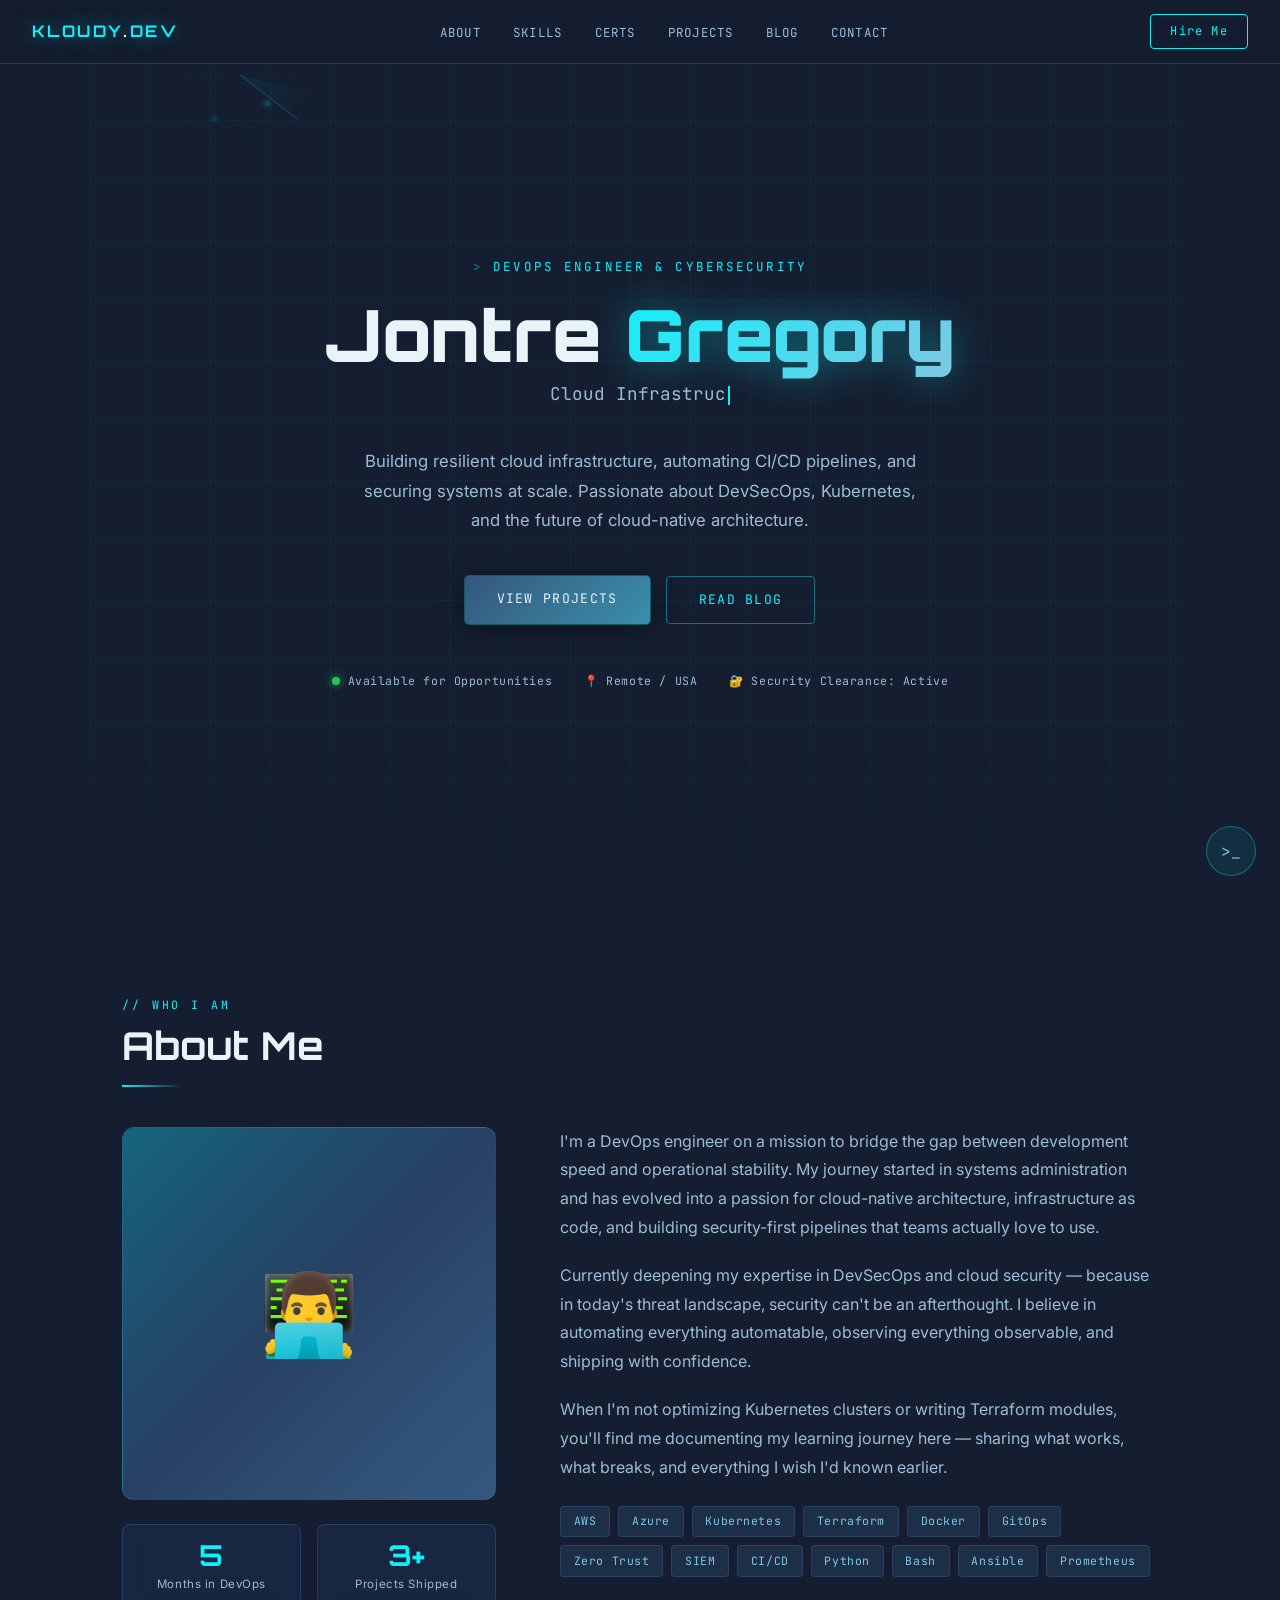
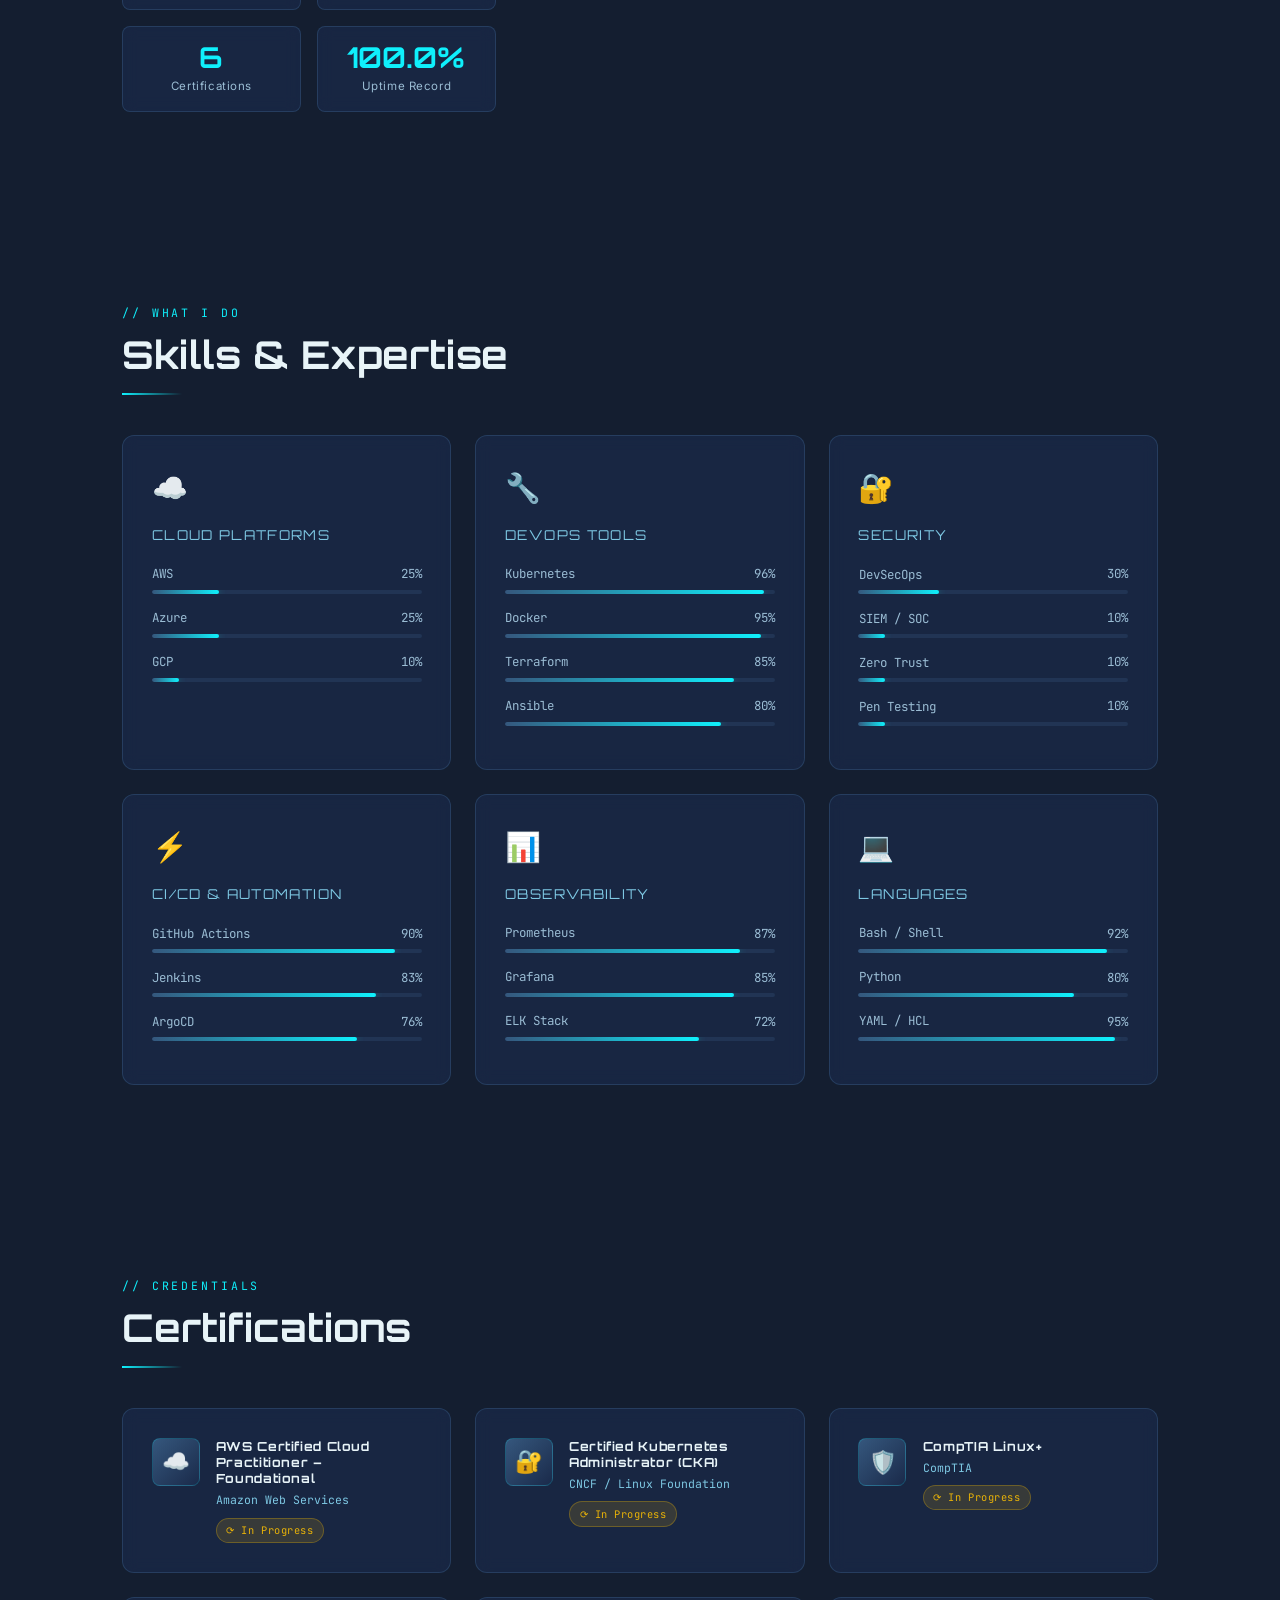
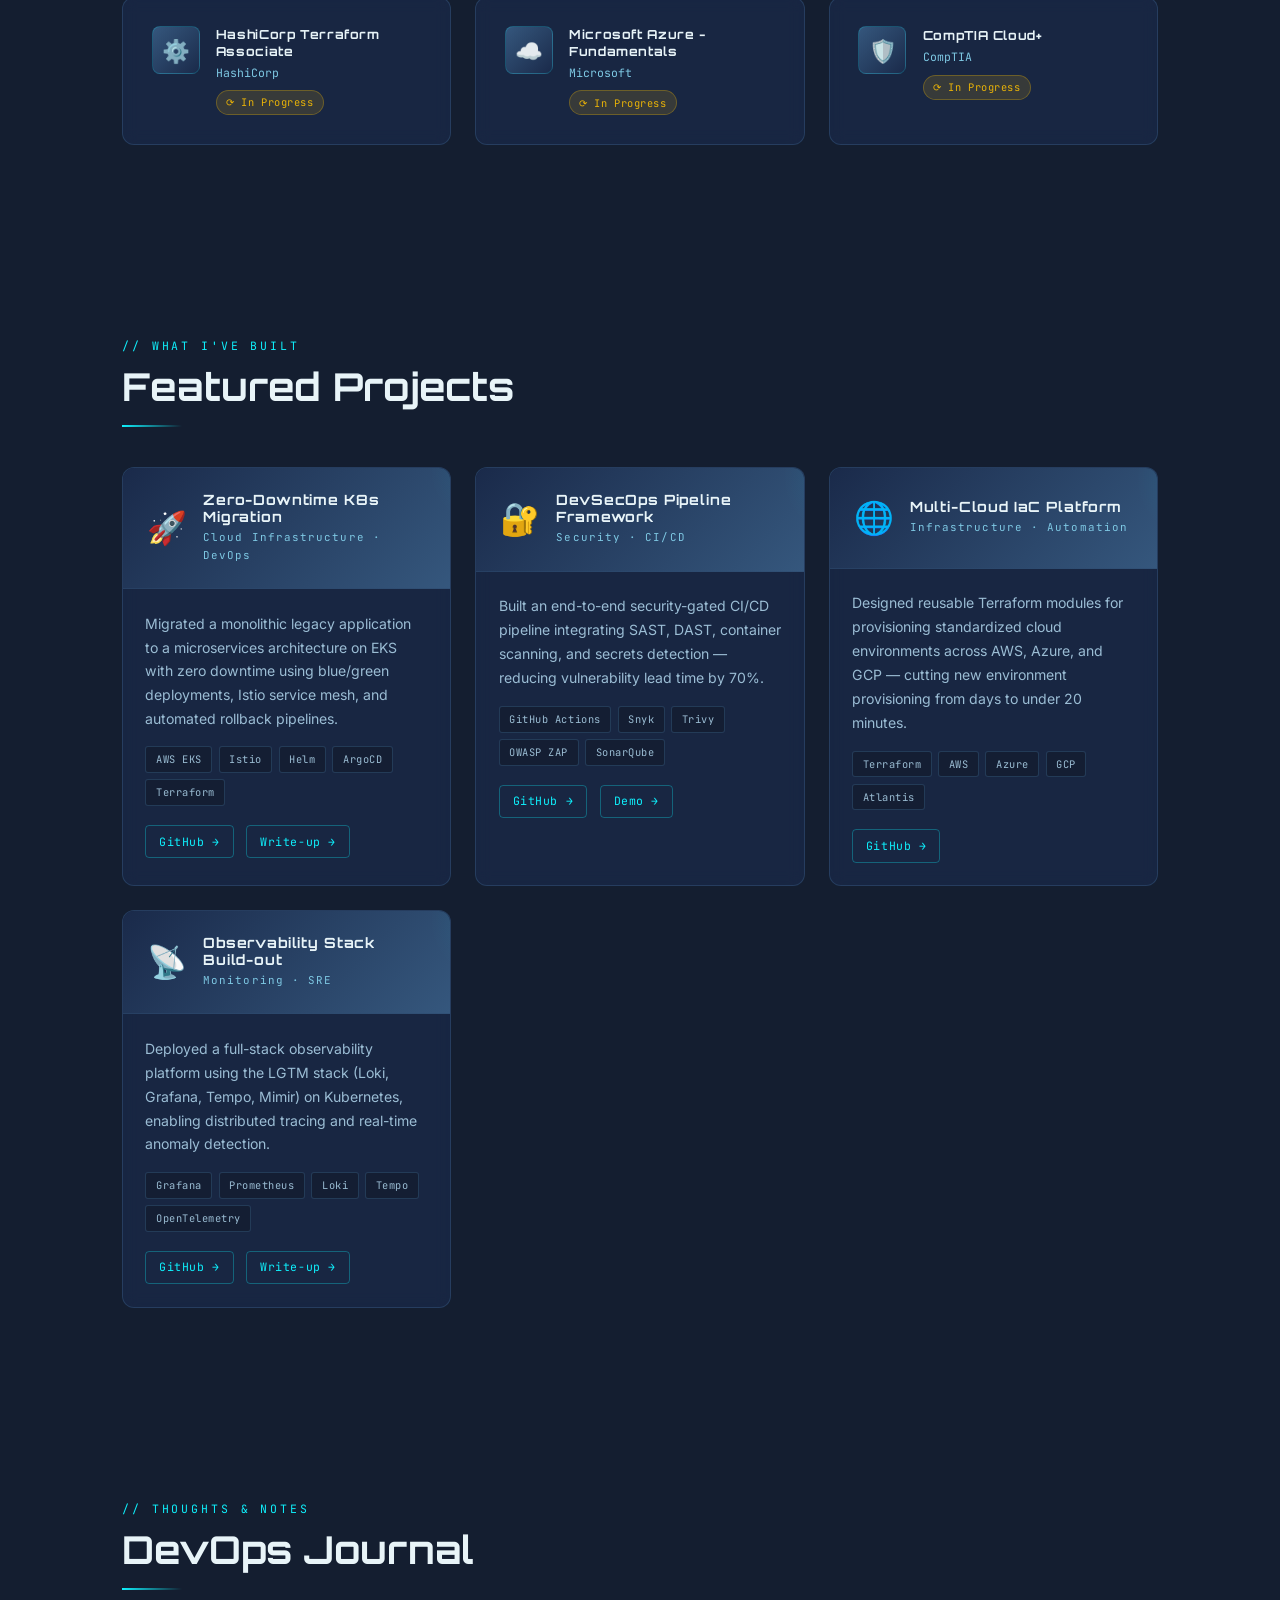
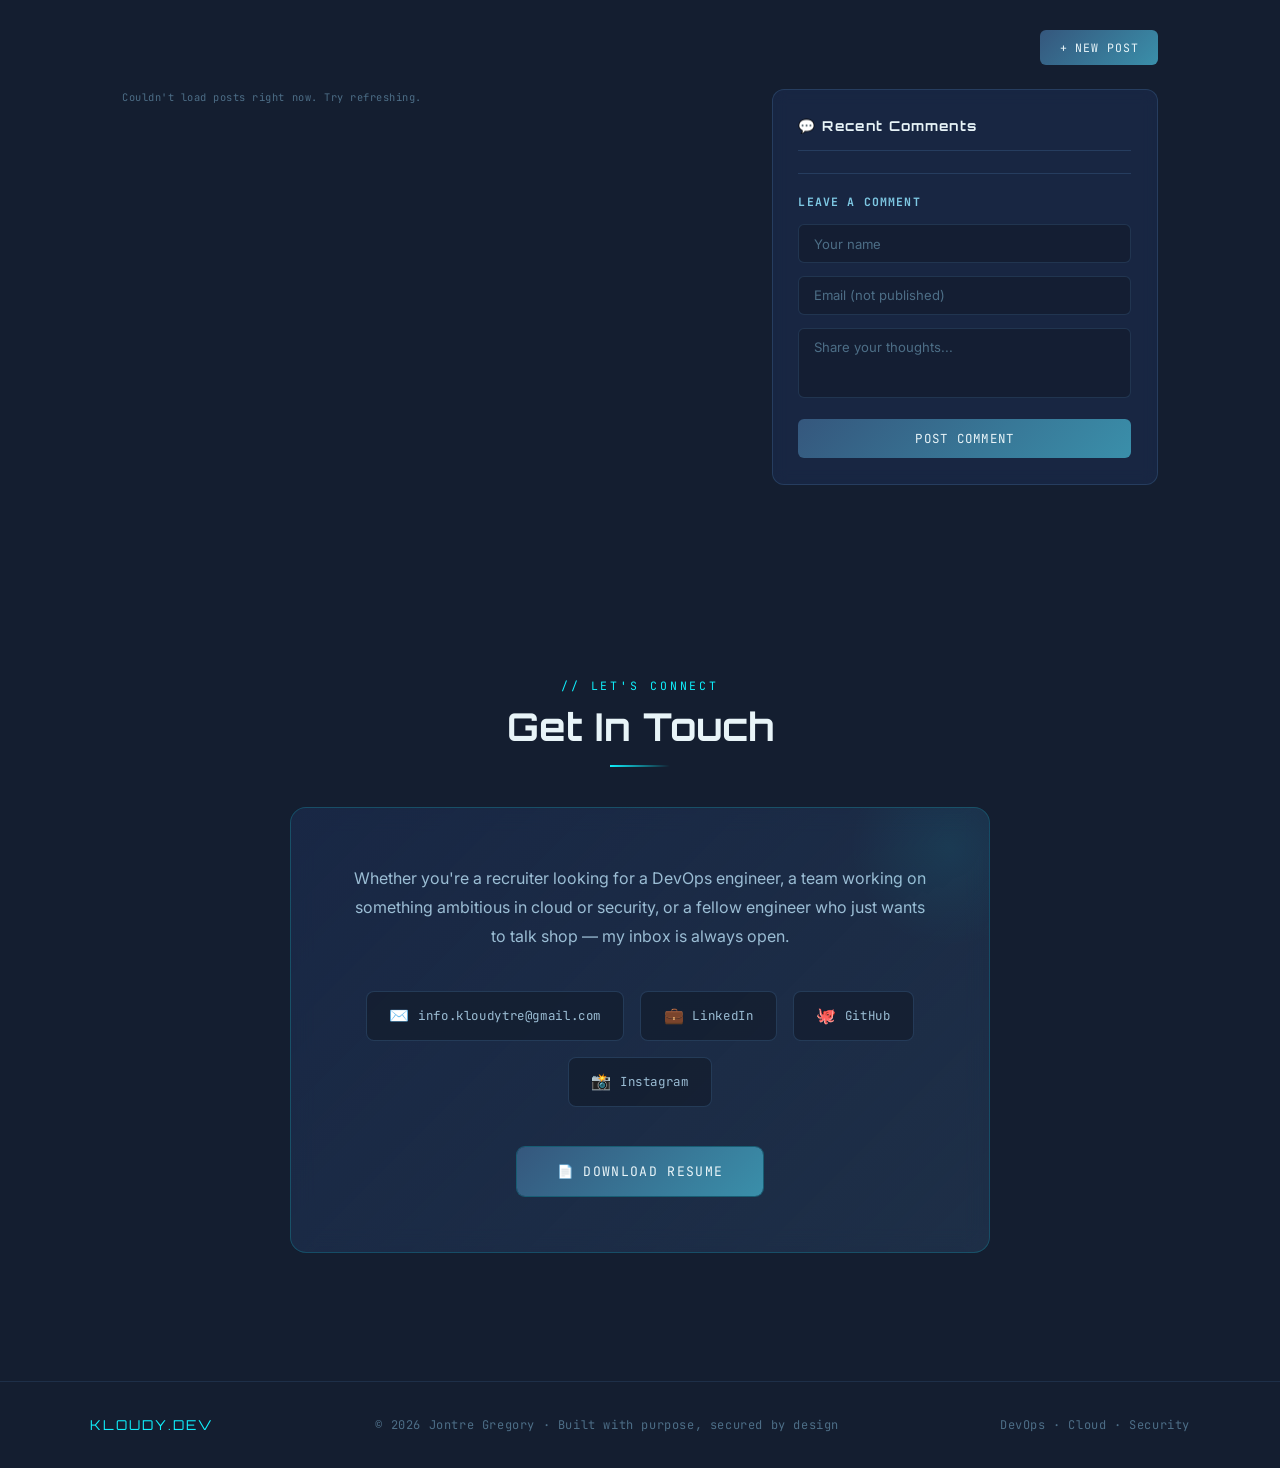
==== index.html @ a1ad585e "Integrate custom cursor to all pages" ====
<!DOCTYPE html>
<html lang="en">
<head>
<meta charset="UTF-8"/>
<meta name="viewport" content="width=device-width, initial-scale=1.0"/>
<title>Jontre Gregory — DevOps Engineer & Cybersecurity</title>
<link rel="preconnect" href="https://fonts.googleapis.com"/>
<link href="https://fonts.googleapis.com/css2?family=Orbitron:wght@400;600;700;900&family=Inter:wght@300;400;500;600&family=JetBrains+Mono:wght@400;500&display=swap" rel="stylesheet"/>
<link rel="stylesheet" href="style.css"/>
<style>
  /* ═══ TERMINAL EASTER EGG ═══ */
  .term-trigger {
    position: fixed;
    bottom: 1.5rem;
    right: 1.5rem;
    width: 50px;
    height: 50px;
    border-radius: 50%;
    background: rgba(15, 240, 252, 0.08);
    border: 1px solid rgba(15, 240, 252, 0.35);
    color: var(--cyan-soft);
    font-family: var(--font-mono);
    font-size: 1rem;
    display: flex;
    align-items: center;
    justify-content: center;
    cursor: pointer;
    z-index: 500;
    transition: transform 0.2s ease, box-shadow 0.2s ease, border-color 0.2s ease;
    backdrop-filter: blur(4px);
  }
  .term-trigger:hover {
    transform: scale(1.08);
    border-color: var(--cyan-glow);
    box-shadow: 0 0 18px rgba(15, 240, 252, 0.35);
  }

  .term-overlay {
    position: fixed;
    inset: 0;
    background: rgba(3, 8, 16, 0.78);
    backdrop-filter: blur(6px);
    -webkit-backdrop-filter: blur(6px);
    display: flex;
    align-items: center;
    justify-content: center;
    padding: 1.5rem;
    z-index: 9999;
    opacity: 0;
    pointer-events: none;
    transition: opacity 0.2s ease;
  }
  .term-overlay.open { opacity: 1; pointer-events: auto; }

  .term-window {
    width: 100%;
    max-width: 680px;
    height: min(70vh, 520px);
    background: rgba(6, 12, 24, 0.97);
    border: 1px solid rgba(15, 240, 252, 0.3);
    border-radius: 10px;
    box-shadow: 0 0 40px rgba(15, 240, 252, 0.12), 0 20px 60px rgba(0, 0, 0, 0.5);
    display: flex;
    flex-direction: column;
    overflow: hidden;
    transform: translateY(12px) scale(0.98);
    transition: transform 0.2s ease;
  }
  .term-overlay.open .term-window { transform: translateY(0) scale(1); }

  .term-header {
    display: flex;
    align-items: center;
    gap: 0.5rem;
    padding: 0.7rem 0.9rem;
    background: rgba(15, 240, 252, 0.04);
    border-bottom: 1px solid rgba(15, 240, 252, 0.15);
  }
  .term-dot { width: 11px; height: 11px; border-radius: 50%; }
  .term-dot.red { background: #ef4444; }
  .term-dot.yellow { background: #eab308; }
  .term-dot.green { background: #22c55e; }
  .term-header-title {
    flex: 1;
    text-align: center;
    font-family: var(--font-mono);
    font-size: 0.75rem;
    color: var(--white-ghost);
    letter-spacing: 0.03em;
  }
  .term-close {
    background: none;
    border: none;
    color: var(--white-ghost);
    cursor: pointer;
    font-size: 1rem;
    line-height: 1;
    padding: 0.2rem 0.4rem;
  }
  .term-close:hover { color: var(--cyan-glow); }

  .term-body {
    flex: 1;
    overflow-y: auto;
    padding: 1rem 1.1rem;
    font-family: var(--font-mono);
    font-size: 0.85rem;
    line-height: 1.6;
    color: var(--white-pure);
  }
  .term-body::-webkit-scrollbar { width: 8px; }
  .term-body::-webkit-scrollbar-thumb { background: rgba(15, 240, 252, 0.2); border-radius: 4px; }

  .term-line { white-space: pre-wrap; word-break: break-word; margin: 0 0 0.15rem; }
  .term-line.echo { color: var(--white-dim); }
  .term-line.echo::before { content: "guest@kloudy.dev:~$ "; color: var(--cyan-soft); }
  .term-line.error { color: #ef4444; }
  .term-line.success { color: #22c55e; }
  .term-line.info { color: var(--cyan-soft); }

  .term-input-row { display: flex; align-items: center; gap: 0.5rem; padding: 0.3rem 1.1rem 1rem; }
  .term-prompt { color: var(--cyan-soft); font-family: var(--font-mono); font-size: 0.85rem; white-space: nowrap; }
  .term-input {
    flex: 1;
    background: none;
    border: none;
    outline: none;
    color: var(--white-pure);
    font-family: var(--font-mono);
    font-size: 0.85rem;
    caret-color: var(--cyan-glow);
  }

  @media (max-width: 560px) {
    .term-window { height: 80vh; }
    .term-trigger { bottom: 1.1rem; right: 1.1rem; width: 46px; height: 46px; }
  }
  /* ═══ DRAGON EASTER EGG ═══ */
  .dragon-overlay {
    position: fixed;
    inset: 0;
    z-index: 10000;
    pointer-events: none;
    overflow: hidden;
  }
  .dragon-svg {
    position: absolute;
    top: 0;
    left: 0;
    width: min(56vw, 480px);
    height: auto;
    filter: drop-shadow(0 0 18px rgba(15, 240, 252, 0.55));
    animation: dragonFlight 8.5s cubic-bezier(0.45, 0, 0.55, 1) forwards;
    will-change: transform, opacity;
  }
  @keyframes dragonFlight {
    0%    { transform: translate(-40vw, 16vh) scaleX(1)  rotate(-6deg);  opacity: 1; }
    13%   { transform: translate(140vw, 26vh) scaleX(1)  rotate(5deg);   opacity: 1; }
    13.1% { transform: translate(140vw, 26vh) scaleX(-1) rotate(-5deg);  opacity: 1; }
    27%   { transform: translate(-40vw, 48vh) scaleX(-1) rotate(7deg);   opacity: 1; }
    27.1% { transform: translate(-40vw, 48vh) scaleX(1)  rotate(-6deg);  opacity: 1; }
    41%   { transform: translate(140vw, 34vh) scaleX(1)  rotate(5deg);   opacity: 1; }
    41.1% { transform: translate(140vw, 34vh) scaleX(-1) rotate(-3deg);  opacity: 1; }
    58%   { transform: translate(32vw, 42vh)  scaleX(-1) scale(1)    rotate(0deg); opacity: 1; }
    66%   { transform: translate(32vw, 41vh)  scaleX(-1) scale(1.12) rotate(0deg); opacity: 1; }
    74%   { transform: translate(32vw, 42vh)  scaleX(-1) scale(1.32) rotate(0deg); opacity: 1; }
    83%   { transform: translate(32vw, 42vh)  scaleX(-1) scale(1.5)  rotate(0deg); opacity: 0.55; }
    100%  { transform: translate(32vw, 42vh)  scaleX(-1) scale(1.7)  rotate(0deg); opacity: 0; }
  }

  .lightning-bolt {
    position: absolute;
    width: 60px;
    height: 140px;
    opacity: 0;
    filter: drop-shadow(0 0 8px rgba(15, 240, 252, 0.9));
    animation-name: boltFlicker;
    animation-timing-function: steps(1, end);
    animation-fill-mode: forwards;
  }
  @keyframes boltFlicker {
    0%, 100% { opacity: 0; }
    10% { opacity: 1; }
    20% { opacity: 0.2; }
    30% { opacity: 1; }
    45% { opacity: 0; }
    55% { opacity: 0.9; }
    70% { opacity: 0; }
  }

  .dragon-explosion {
    position: absolute;
    top: 42vh;
    left: 32vw;
    width: 40px;
    height: 40px;
    margin: -20px 0 0 -20px;
    border-radius: 50%;
    background: radial-gradient(circle, rgba(255,255,255,0.95) 0%, rgba(15,240,252,0.85) 35%, rgba(15,240,252,0) 72%);
    opacity: 0;
    animation: dragonBoom 8.5s ease-out forwards;
  }
  @keyframes dragonBoom {
    0%, 78%   { opacity: 0; transform: scale(0.2); }
    82%       { opacity: 1; transform: scale(1); }
    88%       { opacity: 0.8; transform: scale(2.6); }
    100%      { opacity: 0; transform: scale(3.4); }
  }
  /* ═══ CUSTOM CURSOR ═══ */
  @media (hover: hover) and (pointer: fine) {
    html, body, a, button, input, select, textarea, label, [role="button"] {
      cursor: none !important;
    }
    .cursor-dot, .cursor-ring {
      position: fixed;
      top: 0;
      left: 0;
      border-radius: 50%;
      pointer-events: none;
      z-index: 99999;
      transform: translate3d(-100px, -100px, 0) translate(-50%, -50%);
      opacity: 0;
      transition: opacity 0.2s ease, width 0.18s ease, height 0.18s ease, border-color 0.18s ease, background 0.18s ease;
    }
    .cursor-dot {
      width: 7px;
      height: 7px;
      background: var(--white-pure);
      box-shadow: 0 0 8px rgba(15, 240, 252, 0.9);
    }
    .cursor-ring {
      width: 34px;
      height: 34px;
      border: 1.5px solid var(--cyan-soft);
      background: rgba(15, 240, 252, 0.04);
    }
    .cursor-dot.is-visible, .cursor-ring.is-visible { opacity: 1; }
    .cursor-ring.is-hovering {
      width: 52px;
      height: 52px;
      border-color: var(--cyan-glow);
      background: rgba(15, 240, 252, 0.09);
    }
    .cursor-dot.is-hovering { opacity: 0; }
  }
</style>
</head>
<body>

<!-- ═══ NAVIGATION ═══ -->
<nav id="navbar">
  <a href="#hero" class="nav-logo">KLOUDY<span>.</span>DEV</a>
  <ul class="nav-links">
    <li><a href="#about">About</a></li>
    <li><a href="#skills">Skills</a></li>
    <li><a href="#certifications">Certs</a></li>
    <li><a href="#projects">Projects</a></li>
    <li><a href="#blog">Blog</a></li>
    <li><a href="#contact">Contact</a></li>
  </ul>
  <a href="#contact" class="nav-cta">Hire Me</a>
  <button class="nav-hamburger" id="hamburger" aria-label="Menu">
    <span></span><span></span><span></span>
  </button>
</nav>

<!-- ═══ HERO ═══ -->
<section id="hero">
  <canvas class="radar-canvas" id="radarCanvas"></canvas>
  <div class="hero-grid"></div>
  <div class="hero-fade"></div>

  <div class="hero-content">
    <p class="hero-eyebrow">DevOps Engineer &amp; Cybersecurity</p>
    <h1 class="hero-name">Jontre <span class="highlight">Gregory</span></h1>
    <p class="hero-title" id="typewriter"><span class="cursor"></span></p>
    <p class="hero-desc">
      Building resilient cloud infrastructure, automating CI/CD pipelines, and
      securing systems at scale. Passionate about DevSecOps, Kubernetes, and
      the future of cloud-native architecture.
    </p>
    <div class="hero-buttons">
      <a href="#projects" class="btn-primary">View Projects</a>
      <a href="#blog" class="btn-secondary">Read Blog</a>
    </div>
    <div class="hero-status">
      <div class="status-item">
        <span class="status-dot"></span>
        Available for Opportunities
      </div>
      <div class="status-item">📍 Remote / USA</div>
      <div class="status-item">🔐 Security Clearance: Active</div>
    </div>
  </div>
</section>

<!-- ═══ ABOUT ═══ -->
<section id="about">
  <div class="reveal">
    <p class="section-label">// who i am</p>
    <h2 class="section-title">About Me</h2>
    <div class="section-line"></div>
  </div>

  <div class="about-grid">
    <div class="about-visual reveal">
      <div class="about-avatar">
        <span>👨‍💻</span>
        <div class="about-corner tl"></div>
        <div class="about-corner tr"></div>
        <div class="about-corner bl"></div>
        <div class="about-corner br"></div>
      </div>
      <div class="about-stats">
        <div class="stat-box">
          <div class="stat-number">5</div>
          <div class="stat-label">Months in DevOps</div>
        </div>
        <div class="stat-box">
          <div class="stat-number">3+</div>
          <div class="stat-label">Projects Shipped</div>
        </div>
        <div class="stat-box">
          <div class="stat-number">6</div>
          <div class="stat-label">Certifications</div>
        </div>
        <div class="stat-box">
          <div class="stat-number">100.0%</div>
          <div class="stat-label">Uptime Record</div>
        </div>
      </div>
    </div>

    <div class="about-text reveal">
      <p>
        I'm a DevOps engineer on a mission to bridge the gap between development speed
        and operational stability. My journey started in systems administration and has evolved
        into a passion for cloud-native architecture, infrastructure as code, and building
        security-first pipelines that teams actually love to use.
      </p>
      <p>
        Currently deepening my expertise in DevSecOps and cloud security — because in today's
        threat landscape, security can't be an afterthought. I believe in automating everything
        automatable, observing everything observable, and shipping with confidence.
      </p>
      <p>
        When I'm not optimizing Kubernetes clusters or writing Terraform modules, you'll find
        me documenting my learning journey here — sharing what works, what breaks, and everything
        I wish I'd known earlier.
      </p>
      <div class="about-tags">
        <span class="tag">AWS</span>
        <span class="tag">Azure</span>
        <span class="tag">Kubernetes</span>
        <span class="tag">Terraform</span>
        <span class="tag">Docker</span>
        <span class="tag">GitOps</span>
        <span class="tag">Zero Trust</span>
        <span class="tag">SIEM</span>
        <span class="tag">CI/CD</span>
        <span class="tag">Python</span>
        <span class="tag">Bash</span>
        <span class="tag">Ansible</span>
        <span class="tag">Prometheus</span>
      </div>
    </div>
  </div>
</section>

<!-- ═══ SKILLS ═══ -->
<section id="skills">
  <div class="reveal">
    <p class="section-label">// what i do</p>
    <h2 class="section-title">Skills &amp; Expertise</h2>
    <div class="section-line"></div>
  </div>

  <div class="skills-categories">

    <div class="skill-category reveal">
      <div class="skill-cat-icon">☁️</div>
      <div class="skill-cat-name">Cloud Platforms</div>
      <div class="skill-bar-row">
        <div class="skill-bar-label"><span>AWS</span><span>25%</span></div>
        <div class="skill-bar-track"><div class="skill-bar-fill" data-width="25"></div></div>
      </div>
      <div class="skill-bar-row">
        <div class="skill-bar-label"><span>Azure</span><span>25%</span></div>
        <div class="skill-bar-track"><div class="skill-bar-fill" data-width="25"></div></div>
      </div>
      <div class="skill-bar-row">
        <div class="skill-bar-label"><span>GCP</span><span>10%</span></div>
        <div class="skill-bar-track"><div class="skill-bar-fill" data-width="10"></div></div>
      </div>
    </div>

    <div class="skill-category reveal">
      <div class="skill-cat-icon">🔧</div>
      <div class="skill-cat-name">DevOps Tools</div>
      <div class="skill-bar-row">
        <div class="skill-bar-label"><span>Kubernetes</span><span>96%</span></div>
        <div class="skill-bar-track"><div class="skill-bar-fill" data-width="96"></div></div>
      </div>
      <div class="skill-bar-row">
        <div class="skill-bar-label"><span>Docker</span><span>95%</span></div>
        <div class="skill-bar-track"><div class="skill-bar-fill" data-width="95"></div></div>
      </div>
      <div class="skill-bar-row">
        <div class="skill-bar-label"><span>Terraform</span><span>85%</span></div>
        <div class="skill-bar-track"><div class="skill-bar-fill" data-width="85"></div></div>
      </div>
      <div class="skill-bar-row">
        <div class="skill-bar-label"><span>Ansible</span><span>80%</span></div>
        <div class="skill-bar-track"><div class="skill-bar-fill" data-width="80"></div></div>
      </div>
    </div>

    <div class="skill-category reveal">
      <div class="skill-cat-icon">🔐</div>
      <div class="skill-cat-name">Security</div>
      <div class="skill-bar-row">
        <div class="skill-bar-label"><span>DevSecOps</span><span>30%</span></div>
        <div class="skill-bar-track"><div class="skill-bar-fill" data-width="30"></div></div>
      </div>
      <div class="skill-bar-row">
        <div class="skill-bar-label"><span>SIEM / SOC</span><span>10%</span></div>
        <div class="skill-bar-track"><div class="skill-bar-fill" data-width="10"></div></div>
      </div>
      <div class="skill-bar-row">
        <div class="skill-bar-label"><span>Zero Trust</span><span>10%</span></div>
        <div class="skill-bar-track"><div class="skill-bar-fill" data-width="10"></div></div>
      </div>
      <div class="skill-bar-row">
        <div class="skill-bar-label"><span>Pen Testing</span><span>10%</span></div>
        <div class="skill-bar-track"><div class="skill-bar-fill" data-width="10"></div></div>
      </div>
    </div>

    <div class="skill-category reveal">
      <div class="skill-cat-icon">⚡</div>
      <div class="skill-cat-name">CI/CD &amp; Automation</div>
      <div class="skill-bar-row">
        <div class="skill-bar-label"><span>GitHub Actions</span><span>90%</span></div>
        <div class="skill-bar-track"><div class="skill-bar-fill" data-width="90"></div></div>
      </div>
      <div class="skill-bar-row">
        <div class="skill-bar-label"><span>Jenkins</span><span>83%</span></div>
        <div class="skill-bar-track"><div class="skill-bar-fill" data-width="83"></div></div>
      </div>
      <div class="skill-bar-row">
        <div class="skill-bar-label"><span>ArgoCD</span><span>76%</span></div>
        <div class="skill-bar-track"><div class="skill-bar-fill" data-width="76"></div></div>
      </div>
    </div>

    <div class="skill-category reveal">
      <div class="skill-cat-icon">📊</div>
      <div class="skill-cat-name">Observability</div>
      <div class="skill-bar-row">
        <div class="skill-bar-label"><span>Prometheus</span><span>87%</span></div>
        <div class="skill-bar-track"><div class="skill-bar-fill" data-width="87"></div></div>
      </div>
      <div class="skill-bar-row">
        <div class="skill-bar-label"><span>Grafana</span><span>85%</span></div>
        <div class="skill-bar-track"><div class="skill-bar-fill" data-width="85"></div></div>
      </div>
      <div class="skill-bar-row">
        <div class="skill-bar-label"><span>ELK Stack</span><span>72%</span></div>
        <div class="skill-bar-track"><div class="skill-bar-fill" data-width="72"></div></div>
      </div>
    </div>

    <div class="skill-category reveal">
      <div class="skill-cat-icon">💻</div>
      <div class="skill-cat-name">Languages</div>
      <div class="skill-bar-row">
        <div class="skill-bar-label"><span>Bash / Shell</span><span>92%</span></div>
        <div class="skill-bar-track"><div class="skill-bar-fill" data-width="92"></div></div>
      </div>
      <div class="skill-bar-row">
        <div class="skill-bar-label"><span>Python</span><span>80%</span></div>
        <div class="skill-bar-track"><div class="skill-bar-fill" data-width="80"></div></div>
      </div>
      <div class="skill-bar-row">
        <div class="skill-bar-label"><span>YAML / HCL</span><span>95%</span></div>
        <div class="skill-bar-track"><div class="skill-bar-fill" data-width="95"></div></div>
      </div>
    </div>

  </div>
</section>

<!-- ═══ CERTIFICATIONS ═══ -->
<section id="certifications">
  <div class="reveal">
    <p class="section-label">// credentials</p>
    <h2 class="section-title">Certifications</h2>
    <div class="section-line"></div>
  </div>

  <div class="cert-grid">
    <div class="cert-card reveal">
      <div class="cert-badge">☁️</div>
      <div class="cert-info">
        <h4>AWS Certified Cloud Practitioner – Foundational</h4>
        <div class="cert-issuer">Amazon Web Services</div>
        <span class="cert-status in-progress">⟳ In Progress</span>
      </div>
    </div>

    <div class="cert-card reveal">
      <div class="cert-badge">🔐</div>
      <div class="cert-info">
        <h4>Certified Kubernetes Administrator (CKA)</h4>
        <div class="cert-issuer">CNCF / Linux Foundation</div>
        <span class="cert-status in-progress">⟳ In Progress</span>
      </div>
    </div>

    <div class="cert-card reveal">
      <div class="cert-badge">🛡️</div>
      <div class="cert-info">
        <h4>CompTIA Linux+</h4>
        <div class="cert-issuer">CompTIA</div>
        <span class="cert-status in-progress">⟳ In Progress</span>
      </div>
    </div>

    <div class="cert-card reveal">
      <div class="cert-badge">⚙️</div>
      <div class="cert-info">
        <h4>HashiCorp Terraform Associate</h4>
        <div class="cert-issuer">HashiCorp</div>
        <span class="cert-status in-progress">⟳ In Progress</span>
      </div>
    </div>

    <div class="cert-card reveal">
      <div class="cert-badge">☁️</div>
      <div class="cert-info">
        <h4>Microsoft Azure - Fundamentals</h4>
        <div class="cert-issuer">Microsoft</div>
        <span class="cert-status in-progress">⟳ In Progress</span>
      </div>
    </div>

    <div class="cert-card reveal">
      <div class="cert-badge">🛡️</div>
      <div class="cert-info">
        <h4>CompTIA Cloud+</h4>
        <div class="cert-issuer">CompTIA</div>
        <span class="cert-status in-progress">⟳ In Progress</span>
      </div>
    </div>
  </div>
</section>

<!-- ═══ PROJECTS ═══ -->
<section id="projects">
  <div class="reveal">
    <p class="section-label">// what i've built</p>
    <h2 class="section-title">Featured Projects</h2>
    <div class="section-line"></div>
  </div>

  <div class="project-grid">

    <div class="project-card reveal">
      <div class="project-header">
        <div class="project-icon">🚀</div>
        <div class="project-meta">
          <h3>Zero-Downtime K8s Migration</h3>
          <div class="project-type">Cloud Infrastructure · DevOps</div>
        </div>
      </div>
      <div class="project-body">
        <p>Migrated a monolithic legacy application to a microservices architecture on EKS with zero downtime using blue/green deployments, Istio service mesh, and automated rollback pipelines.</p>
        <div class="project-tech">
          <span class="tech-pill">AWS EKS</span>
          <span class="tech-pill">Istio</span>
          <span class="tech-pill">Helm</span>
          <span class="tech-pill">ArgoCD</span>
          <span class="tech-pill">Terraform</span>
        </div>
        <div class="project-links">
          <a href="#" class="project-link">GitHub →</a>
          <a href="#" class="project-link">Write-up →</a>
        </div>
      </div>
    </div>

    <div class="project-card reveal">
      <div class="project-header">
        <div class="project-icon">🔐</div>
        <div class="project-meta">
          <h3>DevSecOps Pipeline Framework</h3>
          <div class="project-type">Security · CI/CD</div>
        </div>
      </div>
      <div class="project-body">
        <p>Built an end-to-end security-gated CI/CD pipeline integrating SAST, DAST, container scanning, and secrets detection — reducing vulnerability lead time by 70%.</p>
        <div class="project-tech">
          <span class="tech-pill">GitHub Actions</span>
          <span class="tech-pill">Snyk</span>
          <span class="tech-pill">Trivy</span>
          <span class="tech-pill">OWASP ZAP</span>
          <span class="tech-pill">SonarQube</span>
        </div>
        <div class="project-links">
          <a href="#" class="project-link">GitHub →</a>
          <a href="#" class="project-link">Demo →</a>
        </div>
      </div>
    </div>

    <div class="project-card reveal">
      <div class="project-header">
        <div class="project-icon">🌐</div>
        <div class="project-meta">
          <h3>Multi-Cloud IaC Platform</h3>
          <div class="project-type">Infrastructure · Automation</div>
        </div>
      </div>
      <div class="project-body">
        <p>Designed reusable Terraform modules for provisioning standardized cloud environments across AWS, Azure, and GCP — cutting new environment provisioning from days to under 20 minutes.</p>
        <div class="project-tech">
          <span class="tech-pill">Terraform</span>
          <span class="tech-pill">AWS</span>
          <span class="tech-pill">Azure</span>
          <span class="tech-pill">GCP</span>
          <span class="tech-pill">Atlantis</span>
        </div>
        <div class="project-links">
          <a href="#" class="project-link">GitHub →</a>
        </div>
      </div>
    </div>

    <div class="project-card reveal">
      <div class="project-header">
        <div class="project-icon">📡</div>
        <div class="project-meta">
          <h3>Observability Stack Build-out</h3>
          <div class="project-type">Monitoring · SRE</div>
        </div>
      </div>
      <div class="project-body">
        <p>Deployed a full-stack observability platform using the LGTM stack (Loki, Grafana, Tempo, Mimir) on Kubernetes, enabling distributed tracing and real-time anomaly detection.</p>
        <div class="project-tech">
          <span class="tech-pill">Grafana</span>
          <span class="tech-pill">Prometheus</span>
          <span class="tech-pill">Loki</span>
          <span class="tech-pill">Tempo</span>
          <span class="tech-pill">OpenTelemetry</span>
        </div>
        <div class="project-links">
          <a href="#" class="project-link">GitHub →</a>
          <a href="#" class="project-link">Write-up →</a>
        </div>
      </div>
    </div>

  </div>
</section>

<!-- ═══ BLOG ═══ -->
<section id="blog">
  <div class="reveal">
    <p class="section-label">// thoughts &amp; notes</p>
    <h2 class="section-title">DevOps Journal</h2>
    <div class="section-line"></div>
  </div>

  <!-- LIST VIEW -->
  <div id="blog-list-view">
    <div class="blog-actions">
      <button class="btn-new-post" onclick="openNewPostForm()">+ New Post</button>
    </div>
    <div class="blog-grid">
      <div class="blog-posts" id="blog-posts-container">
        <p class="blog-meta">Loading posts…</p>
      </div>

      <!-- General comments panel — sitewide, not tied to any specific post -->
      <div class="comments-panel reveal" id="global-comments-panel">
        <h3>💬 Recent Comments</h3>
        <div class="comment-form">
          <h4>Leave a Comment</h4>
          <div class="form-row">
            <input type="text" id="global-comment-name" placeholder="Your name" maxlength="50"/>
          </div>
          <div class="form-row">
            <input type="email" id="global-comment-email" placeholder="Email (not published)"/>
          </div>
          <div class="form-row">
            <textarea id="global-comment-text" rows="3" placeholder="Share your thoughts..."></textarea>
          </div>
          <button class="btn-submit" onclick="submitGlobalComment()">Post Comment</button>
        </div>
      </div>
    </div>
  </div>

  <!-- DETAIL VIEW (a single post + its comments) -->
  <div id="blog-detail-view" style="display:none;">
    <a href="#" class="back-link" onclick="closePostDetail(); return false;">← Back to Journal</a>
    <div class="blog-post-card featured" id="post-detail-card">
      <div class="blog-post-header">
        <div class="blog-category" id="detail-category"></div>
        <h3 id="detail-title"></h3>
      </div>
      <div class="post-detail-content" id="detail-content"></div>
      <div class="blog-post-footer">
        <span class="blog-meta" id="detail-meta"></span>
      </div>
    </div>

    <div class="comments-panel" id="post-comments-panel" style="margin-top: 1.5rem;">
      <h3>💬 Comments</h3>
      <div class="comment-form">
        <h4>Leave a Comment</h4>
        <div class="form-row">
          <input type="text" id="comment-name" placeholder="Your name" maxlength="50"/>
        </div>
        <div class="form-row">
          <input type="email" id="comment-email" placeholder="Email (not published)"/>
        </div>
        <div class="form-row">
          <textarea id="comment-text" rows="3" placeholder="Share your thoughts..."></textarea>
        </div>
        <button class="btn-submit" onclick="submitComment()">Post Comment</button>
      </div>
    </div>
  </div>

  <!-- NEW POST FORM (admin only — protected by your ADMIN_KEY, not by hiding this button) -->
  <div id="new-post-form-view" style="display:none;">
    <a href="#" class="back-link" onclick="closeNewPostForm(); return false;">← Back to Journal</a>
    <div class="comments-panel">
      <h3>✍️ New Journal Entry</h3>
      <div class="comment-form" style="margin-top:0; padding-top:0; border-top:none;">
        <div class="form-row">
          <input type="text" id="post-category" placeholder="Category (e.g. Kubernetes)" maxlength="50"/>
        </div>
        <div class="form-row">
          <input type="text" id="post-title" placeholder="Post title" maxlength="200"/>
        </div>
        <div class="form-row">
          <textarea id="post-summary" rows="2" placeholder="Short summary shown on the card" maxlength="500"></textarea>
        </div>
        <div class="form-row">
          <textarea id="post-content" rows="10" placeholder="Full post content… (separate paragraphs with a blank line)"></textarea>
        </div>
        <div class="form-row">
          <input type="password" id="post-admin-key" placeholder="Admin key"/>
        </div>
        <button class="btn-submit" onclick="submitNewPost()">Publish Post</button>
      </div>
    </div>
  </div>
</section>

<!-- ═══ CONTACT ═══ -->
<section id="contact">
  <div class="reveal">
    <p class="section-label">// let's connect</p>
    <h2 class="section-title">Get In Touch</h2>
    <div class="section-line" style="margin: 0 auto 2.5rem;"></div>
  </div>

  <div class="contact-card reveal">
    <p>
      Whether you're a recruiter looking for a DevOps engineer, a team working on something
      ambitious in cloud or security, or a fellow engineer who just wants to talk shop —
      my inbox is always open.
    </p>
    <div class="contact-links">
      <a href="mailto:info.kloudytre@gmail.com" class="contact-link">
        <span class="contact-link-icon">✉️</span> info.kloudytre@gmail.com
      </a>
      <a href="https://linkedin.com/in/jontregregory" class="contact-link" target="_blank">
        <span class="contact-link-icon">💼</span> LinkedIn
      </a>
      <a href="https://github.com/kloudytre-git" class="contact-link" target="_blank">
        <span class="contact-link-icon">🐙</span> GitHub
      </a>
      <a href="https://instagram.com/kloudy.dev" class="contact-link" target="_blank">
        <span class="contact-link-icon">📸</span> Instagram
      </a>
    </div>
    <a href="Jontre_Gregory_Resume.pdf" download class="resume-btn">📄 Download Resume</a>
  </div>
</section>

<!-- ═══ FOOTER ═══ -->
<footer>
  <div class="footer-inner">
    <span class="logo">KLOUDY.DEV</span>
    <p>© 2026 Jontre Gregory · Built with purpose, secured by design</p>
    <p>DevOps · Cloud · Security</p>
  </div>
</footer>

<!-- ═══ TOAST ═══ -->
<div class="toast" id="toast">✓ Comment posted successfully!</div>

<script>
/* ═══ RADAR SWEEP (signature hero element) ═══ */
(function() {
  const canvas = document.getElementById('radarCanvas');
  const ctx = canvas.getContext('2d');
  let angle = 0;
  let W, H, cx, cy, radius;

  function resize() {
    W = canvas.width  = canvas.offsetWidth;
    H = canvas.height = canvas.offsetHeight;
    cx = W / 2; cy = H / 2;
    radius = Math.min(W, H) * 0.48;
  }

  window.addEventListener('resize', resize);
  resize();

  function draw() {
    ctx.clearRect(0, 0, W, H);

    // Concentric circles
    for (let r = radius / 4; r <= radius; r += radius / 4) {
      ctx.beginPath();
      ctx.arc(cx, cy, r, 0, Math.PI * 2);
      ctx.strokeStyle = 'rgba(15,240,252,0.12)';
      ctx.lineWidth = 1;
      ctx.stroke();
    }

    // Cross hairs
    ctx.beginPath();
    ctx.moveTo(cx - radius, cy); ctx.lineTo(cx + radius, cy);
    ctx.moveTo(cx, cy - radius); ctx.lineTo(cx, cy + radius);
    ctx.strokeStyle = 'rgba(15,240,252,0.1)';
    ctx.lineWidth = 1;
    ctx.stroke();

    // Sweep gradient
    const grad = ctx.createConicalGradient
      ? ctx.createConicalGradient(cx, cy, angle - 1.2, angle)
      : null;

    // Fallback sweep using arc
    ctx.save();
    ctx.translate(cx, cy);
    ctx.rotate(angle);

    const sweep = ctx.createLinearGradient(0, 0, radius, 0);
    sweep.addColorStop(0, 'rgba(15,240,252,0.35)');
    sweep.addColorStop(1, 'rgba(15,240,252,0)');

    ctx.beginPath();
    ctx.moveTo(0, 0);
    ctx.arc(0, 0, radius, -0.4, 0);
    ctx.closePath();
    ctx.fillStyle = sweep;
    ctx.fill();

    // Sweep line
    ctx.beginPath();
    ctx.moveTo(0, 0);
    ctx.lineTo(radius, 0);
    ctx.strokeStyle = 'rgba(15,240,252,0.7)';
    ctx.lineWidth = 1.5;
    ctx.stroke();

    ctx.restore();

    // Blip dots
    const blips = [
      { a: 0.8, r: 0.55 }, { a: 2.1, r: 0.7 }, { a: 3.8, r: 0.35 },
      { a: 4.5, r: 0.6 },  { a: 5.2, r: 0.8 }
    ];
    blips.forEach(b => {
      const diff = ((b.a - angle) % (Math.PI * 2) + Math.PI * 2) % (Math.PI * 2);
      const fade = diff < 2.5 ? 1 - diff / 2.5 : 0;
      if (fade > 0) {
        const bx = cx + Math.cos(b.a) * b.r * radius;
        const by = cy + Math.sin(b.a) * b.r * radius;
        ctx.beginPath();
        ctx.arc(bx, by, 3, 0, Math.PI * 2);
        ctx.fillStyle = `rgba(15,240,252,${fade * 0.9})`;
        ctx.fill();
        ctx.beginPath();
        ctx.arc(bx, by, 6, 0, Math.PI * 2);
        ctx.fillStyle = `rgba(15,240,252,${fade * 0.25})`;
        ctx.fill();
      }
    });

    angle += 0.008;
    if (angle > Math.PI * 2) angle -= Math.PI * 2;
    requestAnimationFrame(draw);
  }

  draw();
})();

/* ═══ TYPEWRITER ═══ */
(function() {
  const phrases = [
    'Cloud Infrastructure Engineer',
    'DevSecOps Practitioner',
    'Kubernetes Enthusiast',
    'CI/CD Pipeline Architect',
    'Cybersecurity Advocate',
  ];
  const el = document.getElementById('typewriter');
  let pi = 0, ci = 0, deleting = false;

  function type() {
    const phrase = phrases[pi];
    if (!deleting) {
      el.innerHTML = phrase.slice(0, ci + 1) + '<span class="cursor"></span>';
      ci++;
      if (ci === phrase.length) { deleting = true; setTimeout(type, 2000); return; }
      setTimeout(type, 70);
    } else {
      el.innerHTML = phrase.slice(0, ci - 1) + '<span class="cursor"></span>';
      ci--;
      if (ci === 0) {
        deleting = false;
        pi = (pi + 1) % phrases.length;
        setTimeout(type, 400);
        return;
      }
      setTimeout(type, 35);
    }
  }
  setTimeout(type, 1500);
})();

/* ═══ SCROLL REVEAL ═══ */
(function() {
  const obs = new IntersectionObserver(entries => {
    entries.forEach(e => {
      if (e.isIntersecting) {
        e.target.classList.add('visible');
        // Animate skill bars when in view
        e.target.querySelectorAll('.skill-bar-fill').forEach(bar => {
          bar.style.width = bar.dataset.width + '%';
        });
      }
    });
  }, { threshold: 0.12 });

  document.querySelectorAll('.reveal').forEach(el => obs.observe(el));
})();

/* ═══ HAMBURGER MENU ═══ */
document.getElementById('hamburger').addEventListener('click', function() {
  document.getElementById('navbar').classList.toggle('mobile-open');
});

/* ═══ DEVOPS JOURNAL (posts + per-post comments, backed by a real API + database) ═══ */
// ⚠️ Replace this with your deployed Render URL once the API is live
const COMMENTS_API_URL = 'https://comments-api2.onrender.com';

let currentPostId = null; // which post is open in the detail view, if any

function escapeHtml(str) {
  const div = document.createElement('div');
  div.textContent = str;
  return div.innerHTML;
}

function formatDate(iso) {
  return new Date(iso).toLocaleDateString('en-US', { month: 'long', day: 'numeric', year: 'numeric' });
}

/* ─── Posts: list view ─── */

async function loadPosts() {
  const container = document.getElementById('blog-posts-container');
  try {
    const res = await fetch(`${COMMENTS_API_URL}/api/posts`);
    if (!res.ok) throw new Error('Bad response');
    const posts = await res.json();

    container.innerHTML = '';
    if (posts.length === 0) {
      container.innerHTML = '<p class="blog-meta">No posts yet — click "+ New Post" to write the first one.</p>';
      return;
    }
    posts.forEach((post, i) => container.appendChild(buildPostCard(post, i === 0)));
  } catch (err) {
    console.error('Failed to load posts:', err);
    container.innerHTML = '<p class="blog-meta">Couldn\'t load posts right now. Try refreshing.</p>';
  }
}

function buildPostCard(post, featured) {
  const card = document.createElement('div');
  card.className = 'blog-post-card' + (featured ? ' featured' : '');
  card.innerHTML = `
    <div class="blog-post-header">
      <div class="blog-category">${escapeHtml(post.category)}</div>
      <h3>${escapeHtml(post.title)}</h3>
    </div>
    <p>${escapeHtml(post.summary)}</p>
    <div class="blog-post-footer">
      <span class="blog-meta">${formatDate(post.created_at)} · ${post.read_time_minutes} min read · 💬 ${post.comment_count} comments</span>
      <span class="blog-read-more">Read more →</span>
    </div>
  `;
  card.addEventListener('click', () => openPostDetail(post.id));
  return card;
}

/* ─── Posts: detail view ─── */

async function openPostDetail(id) {
  try {
    const res = await fetch(`${COMMENTS_API_URL}/api/posts/${id}`);
    if (!res.ok) throw new Error('Post not found');
    const post = await res.json();

    document.getElementById('detail-category').textContent = post.category;
    document.getElementById('detail-title').textContent = post.title;
    document.getElementById('detail-meta').textContent = `${formatDate(post.created_at)} · ${post.read_time_minutes} min read`;

    const contentEl = document.getElementById('detail-content');
    contentEl.innerHTML = '';
    post.content.split(/\n\s*\n/).forEach(paragraph => {
      if (!paragraph.trim()) return;
      const p = document.createElement('p');
      p.textContent = paragraph.trim();
      contentEl.appendChild(p);
    });

    currentPostId = id;
    document.getElementById('blog-list-view').style.display = 'none';
    document.getElementById('new-post-form-view').style.display = 'none';
    document.getElementById('blog-detail-view').style.display = 'block';
    document.getElementById('blog').scrollIntoView({ behavior: 'smooth' });

    loadPostComments(id);
  } catch (err) {
    console.error('Failed to open post:', err);
    showToast('⚠ Could not load that post.', '#ef4444');
  }
}

function closePostDetail() {
  currentPostId = null;
  document.getElementById('blog-detail-view').style.display = 'none';
  document.getElementById('blog-list-view').style.display = 'block';
}

/* ─── New post form (admin only — gated by ADMIN_KEY on the server, not by hiding the button) ─── */

function openNewPostForm() {
  document.getElementById('blog-list-view').style.display = 'none';
  document.getElementById('blog-detail-view').style.display = 'none';
  document.getElementById('new-post-form-view').style.display = 'block';
}

function closeNewPostForm() {
  document.getElementById('new-post-form-view').style.display = 'none';
  document.getElementById('blog-list-view').style.display = 'block';
}

async function submitNewPost() {
  const category = document.getElementById('post-category').value.trim();
  const title = document.getElementById('post-title').value.trim();
  const summary = document.getElementById('post-summary').value.trim();
  const content = document.getElementById('post-content').value.trim();
  const adminKey = document.getElementById('post-admin-key').value;

  if (!category || !title || !summary || !content) {
    showToast('⚠ Please fill in every field.', '#eab308');
    return;
  }

  try {
    const res = await fetch(`${COMMENTS_API_URL}/api/posts`, {
      method: 'POST',
      headers: { 'Content-Type': 'application/json', 'x-admin-key': adminKey },
      body: JSON.stringify({ category, title, summary, content }),
    });

    if (!res.ok) {
      const err = await res.json().catch(() => ({}));
      throw new Error(err.error || 'Failed to publish post');
    }

    document.getElementById('post-category').value = '';
    document.getElementById('post-title').value = '';
    document.getElementById('post-summary').value = '';
    document.getElementById('post-content').value = '';
    document.getElementById('post-admin-key').value = '';

    showToast('✓ Post published!');
    closeNewPostForm();
    loadPosts();
  } catch (err) {
    console.error(err);
    const msg = err.message === 'Unauthorized' ? '⚠ Wrong admin key.' : '⚠ Could not publish. Try again.';
    showToast(msg, '#ef4444');
  }
}

/* ─── Comments (scoped to whichever post is open) ─── */

function buildCommentEl(c) {
  const div = document.createElement('div');
  div.className = 'comment-item';
  const initials = c.name.split(' ').map(w => w[0]).join('').slice(0, 2).toUpperCase();
  const date = new Date(c.created_at).toLocaleDateString('en-US', { month: 'short', day: 'numeric' });
  div.innerHTML = `
    <div class="comment-author">
      <div class="comment-avatar">${escapeHtml(initials)}</div>
      <span class="comment-name">${escapeHtml(c.name)}</span>
      <span class="comment-date">${date}</span>
    </div>
    <p class="comment-text">${escapeHtml(c.text)}</p>
  `;
  return div;
}

async function loadPostComments(postId) {
  const panel = document.getElementById('post-comments-panel');
  const form = panel.querySelector('.comment-form');
  try {
    const res = await fetch(`${COMMENTS_API_URL}/api/comments?post_id=${postId}`);
    if (!res.ok) throw new Error('Bad response');
    const comments = await res.json();
    panel.querySelectorAll('.comment-item').forEach(el => el.remove());
    comments.slice().reverse().forEach(c => {
      panel.insertBefore(buildCommentEl(c), form);
    });
  } catch (err) {
    console.error('Failed to load comments:', err);
  }
}

async function submitComment() {
  const name = document.getElementById('comment-name').value.trim();
  const text = document.getElementById('comment-text').value.trim();

  if (!name || !text) {
    showToast('⚠ Please fill in your name and comment.', '#eab308');
    return;
  }
  if (!currentPostId) {
    showToast('⚠ Open a post before commenting.', '#eab308');
    return;
  }

  try {
    const res = await fetch(`${COMMENTS_API_URL}/api/comments`, {
      method: 'POST',
      headers: { 'Content-Type': 'application/json' },
      body: JSON.stringify({ name, text, post_id: currentPostId }),
    });

    if (!res.ok) {
      const err = await res.json().catch(() => ({}));
      throw new Error(err.error || 'Failed to post comment');
    }

    const saved = await res.json();
    const panel = document.getElementById('post-comments-panel');
    const form = panel.querySelector('.comment-form');

    const newComment = buildCommentEl(saved);
    newComment.style.opacity = '0';
    newComment.style.transform = 'translateY(-10px)';
    newComment.style.transition = 'opacity 0.4s, transform 0.4s';
    panel.insertBefore(newComment, form);
    requestAnimationFrame(() => {
      newComment.style.opacity = '1';
      newComment.style.transform = 'translateY(0)';
    });

    document.getElementById('comment-name').value = '';
    document.getElementById('comment-email').value = '';
    document.getElementById('comment-text').value = '';

    showToast('✓ Comment posted successfully!');
  } catch (err) {
    console.error(err);
    showToast('⚠ Could not post comment. Try again later.', '#ef4444');
  }
}

/* ─── General comments panel (sitewide, not tied to any specific post) ─── */

async function loadGlobalComments() {
  const panel = document.getElementById('global-comments-panel');
  const form = panel.querySelector('.comment-form');
  try {
    const res = await fetch(`${COMMENTS_API_URL}/api/comments`);
    if (!res.ok) throw new Error('Bad response');
    const comments = await res.json();
    panel.querySelectorAll('.comment-item').forEach(el => el.remove());
    comments.slice().reverse().forEach(c => {
      panel.insertBefore(buildCommentEl(c), form);
    });
  } catch (err) {
    console.error('Failed to load global comments:', err);
  }
}

async function submitGlobalComment() {
  const name = document.getElementById('global-comment-name').value.trim();
  const text = document.getElementById('global-comment-text').value.trim();

  if (!name || !text) {
    showToast('⚠ Please fill in your name and comment.', '#eab308');
    return;
  }

  try {
    const res = await fetch(`${COMMENTS_API_URL}/api/comments`, {
      method: 'POST',
      headers: { 'Content-Type': 'application/json' },
      body: JSON.stringify({ name, text }), // no post_id — stays a general comment
    });

    if (!res.ok) {
      const err = await res.json().catch(() => ({}));
      throw new Error(err.error || 'Failed to post comment');
    }

    const saved = await res.json();
    const panel = document.getElementById('global-comments-panel');
    const form = panel.querySelector('.comment-form');

    const newComment = buildCommentEl(saved);
    newComment.style.opacity = '0';
    newComment.style.transform = 'translateY(-10px)';
    newComment.style.transition = 'opacity 0.4s, transform 0.4s';
    panel.insertBefore(newComment, form);
    requestAnimationFrame(() => {
      newComment.style.opacity = '1';
      newComment.style.transform = 'translateY(0)';
    });

    document.getElementById('global-comment-name').value = '';
    document.getElementById('global-comment-email').value = '';
    document.getElementById('global-comment-text').value = '';

    showToast('✓ Comment posted successfully!');
  } catch (err) {
    console.error(err);
    showToast('⚠ Could not post comment. Try again later.', '#ef4444');
  }
}

// Load real posts and the general comment feed as soon as the page is ready
loadPosts();
loadGlobalComments();

function showToast(msg, color) {
  const t = document.getElementById('toast');
  t.textContent = msg;
  t.style.color = color || 'var(--cyan-glow)';
  t.classList.add('show');
  setTimeout(() => t.classList.remove('show'), 3500);
}

/* ═══ ACTIVE NAV LINK ═══ */
(function() {
  const sections = document.querySelectorAll('section[id]');
  const links = document.querySelectorAll('.nav-links a');

  const obs = new IntersectionObserver(entries => {
    entries.forEach(e => {
      if (e.isIntersecting) {
        links.forEach(l => l.style.color = '');
        const link = document.querySelector(`.nav-links a[href="#${e.target.id}"]`);
        if (link) link.style.color = 'var(--cyan-glow)';
      }
    });
  }, { rootMargin: '-40% 0px -55% 0px' });

  sections.forEach(s => obs.observe(s));
})();
</script>

<!-- ═══ TERMINAL EASTER EGG ═══ -->
<button class="term-trigger" id="termTrigger" aria-label="Open terminal" title="psst...">&gt;_</button>

<div class="term-overlay" id="termOverlay">
  <div class="term-window" role="dialog" aria-label="Terminal">
    <div class="term-header">
      <span class="term-dot red"></span>
      <span class="term-dot yellow"></span>
      <span class="term-dot green"></span>
      <span class="term-header-title">guest@kloudy.dev: ~</span>
      <button class="term-close" id="termClose" aria-label="Close terminal">✕</button>
    </div>
    <div class="term-body" id="termBody"></div>
    <div class="term-input-row">
      <span class="term-prompt">guest@kloudy.dev:~$</span>
      <input type="text" class="term-input" id="termInput" autocomplete="off" autocapitalize="off" spellcheck="false"/>
    </div>
  </div>
</div>

<script>
(function() {
  const trigger = document.getElementById('termTrigger');
  const overlay = document.getElementById('termOverlay');
  const closeBtn = document.getElementById('termClose');
  const body = document.getElementById('termBody');
  const input = document.getElementById('termInput');

  let isOpen = false;
  let booted = false;
  let history = [];
  let historyIndex = -1;
  let dragonActive = false;

  const REAL_LINKS = {
    email: 'info.kloudytre@gmail.com',
    linkedin: 'https://linkedin.com/in/jontregregory',
    github: 'https://github.com/kloudytre-git',
  };

  function printLine(text, cls) {
    const div = document.createElement('div');
    div.className = 'term-line' + (cls ? ' ' + cls : '');
    div.textContent = text;
    body.appendChild(div);
    body.scrollTop = body.scrollHeight;
  }

  function printEcho(text) {
    const div = document.createElement('div');
    div.className = 'term-line echo';
    div.textContent = text;
    body.appendChild(div);
    body.scrollTop = body.scrollHeight;
  }

  function printBlank() { printLine(''); }

  function scrollToSection(id, delay) {
    setTimeout(() => {
      closeTerminal();
      const el = document.getElementById(id);
      if (el) el.scrollIntoView({ behavior: 'smooth' });
    }, delay || 900);
  }

  function bootSequence() {
    const lines = [
      ['Connecting to kloudy.dev...', 'info'],
      ['Authenticating guest session... OK', 'success'],
      ['Welcome, visitor.', null],
      ["Type 'help' to see available commands.", null],
    ];
    let i = 0;
    (function next() {
      if (i >= lines.length) { printBlank(); return; }
      printLine(lines[i][0], lines[i][1]);
      i++;
      setTimeout(next, 220);
    })();
  }

  const DRAGON_DURATION_MS = 8500;

  function spawnDragon() {
    const overlay = document.createElement('div');
    overlay.className = 'dragon-overlay';

    const NS = 'http://www.w3.org/2000/svg';
    const svg = document.createElementNS(NS, 'svg');
    svg.setAttribute('class', 'dragon-svg');
    svg.setAttribute('viewBox', '-30 -20 640 280');

    const CYAN = '#0FF0FC';
    svg.innerHTML = `
      <defs>
        <filter id="dragonGlow" x="-50%" y="-50%" width="200%" height="200%">
          <feGaussianBlur stdDeviation="4" result="blur"/>
          <feMerge><feMergeNode in="blur"/><feMergeNode in="SourceGraphic"/></feMerge>
        </filter>
      </defs>
      <g filter="url(#dragonGlow)">
        <polygon points="315,128 295,45 275,78 250,55 232,90 210,68 275,148" fill="${CYAN}" fill-opacity="0.12" stroke="#0a8f9c" stroke-width="1.5" opacity="0.6"/>
        <polygon points="260,175 245,215 258,212 268,178" fill="${CYAN}" fill-opacity="0.25" stroke="${CYAN}" stroke-width="1.5"/>
        <polygon points="220,178 205,222 220,218 232,180" fill="${CYAN}" fill-opacity="0.25" stroke="${CYAN}" stroke-width="1.5"/>
        <polygon points="245,215 236,228 250,222" fill="${CYAN}"/>
        <polygon points="205,222 196,235 210,229" fill="${CYAN}"/>
        <polygon points="15,154 -15,140 0,154 -15,168" fill="${CYAN}" fill-opacity="0.3" stroke="${CYAN}" stroke-width="1.5"/>
        <polygon points="445,86 395,102 340,75 285,113 225,98 165,136 105,123 45,142 15,151 15,157 45,158 105,153 165,180 225,158 285,187 340,161 395,194 445,170"
                  fill="#0d2530" fill-opacity="0.85" stroke="${CYAN}" stroke-width="2.5"/>
        <polyline points="445,128 395,148 340,118 285,150 225,128 165,158 105,138 45,150 15,154" fill="none" stroke="${CYAN}" stroke-width="1" opacity="0.35"/>
        <line x1="395" y1="142" x2="395" y2="154" stroke="${CYAN}" stroke-width="1.5" opacity="0.55"/>
        <line x1="340" y1="112" x2="340" y2="124" stroke="${CYAN}" stroke-width="1.5" opacity="0.55"/>
        <line x1="285" y1="144" x2="285" y2="156" stroke="${CYAN}" stroke-width="1.5" opacity="0.55"/>
        <line x1="225" y1="122" x2="225" y2="134" stroke="${CYAN}" stroke-width="1.5" opacity="0.55"/>
        <line x1="165" y1="152" x2="165" y2="164" stroke="${CYAN}" stroke-width="1.5" opacity="0.55"/>
        <line x1="105" y1="132" x2="105" y2="144" stroke="${CYAN}" stroke-width="1.5" opacity="0.55"/>
        <line x1="45" y1="144" x2="45" y2="156" stroke="${CYAN}" stroke-width="1.5" opacity="0.55"/>
        <polygon points="305,148 285,5 258,48 222,15 192,62 158,35 135,78 250,158" fill="${CYAN}" fill-opacity="0.18" stroke="${CYAN}" stroke-width="2"/>
        <polygon points="585,148 520,108 468,96 445,100 445,156 468,162 520,172" fill="#0d2530" fill-opacity="0.9" stroke="${CYAN}" stroke-width="2.5"/>
        <polygon points="478,100 512,44 498,104" fill="${CYAN}" fill-opacity="0.4" stroke="${CYAN}" stroke-width="2"/>
        <circle cx="520" cy="122" r="5" fill="#ffffff"/>
        <circle cx="520" cy="122" r="9" fill="${CYAN}" fill-opacity="0.5"/>
      </g>`;

    overlay.appendChild(svg);

    // Lightning bolts scattered along the flight corridor, staggered so they
    // flicker roughly in time with the swoop passes. Each has a FINITE
    // iteration count -- never infinite -- so it always ends on its own.
    const boltSpots = [
      [15, 20], [70, 30], [30, 55], [80, 60], [20, 40], [60, 45], [40, 68], [65, 20],
    ];
    boltSpots.forEach(([leftPct, topPct], i) => {
      const bolt = document.createElement('div');
      bolt.className = 'lightning-bolt';
      bolt.style.left = leftPct + 'vw';
      bolt.style.top = topPct + 'vh';
      bolt.style.transform = `rotate(${(i % 2 ? -1 : 1) * (15 + i * 5)}deg)`;
      bolt.style.animationDuration = '0.9s';
      bolt.style.animationIterationCount = '2';
      bolt.style.animationDelay = (i * 0.6) + 's';
      bolt.innerHTML = `<svg viewBox="0 0 60 140" width="100%" height="100%">
        <polygon points="38,0 12,55 28,55 8,140 52,50 34,50" fill="#e8fdff" stroke="${CYAN}" stroke-width="2"/>
      </svg>`;
      overlay.appendChild(bolt);
    });

    const boom = document.createElement('div');
    boom.className = 'dragon-explosion';
    overlay.appendChild(boom);

    document.body.appendChild(overlay);
    return overlay;
  }

  const COMMANDS = {
    help() {
      printLine('Available commands:');
      printLine('  whoami        - who am I?');
      printLine('  about         - short bio');
      printLine('  skills        - tech stack');
      printLine('  certs         - certifications in progress');
      printLine('  projects      - featured projects');
      printLine('  blog          - the DevOps journal');
      printLine('  contact       - how to reach me');
      printLine('  links         - quick links to all important places');
      printLine('  resume        - download my resume');
      printLine('  aws-ccp       - AWS Cloud Practitioner practice quiz');
      printLine('  ls            - list site contents');
      printLine('  sudo hire-me  - ???');
      printLine('  dragon        - ???');
      printLine('  clear         - clear the terminal');
      printLine('  exit          - close this terminal');
      printLine('  status        - check the site status');
    },
    whoami() {
      printLine('guest');
      printLine("(you're really here to learn about Jontre Gregory — try 'about')", 'info');
    },
    about() {
      printLine('Jontre Gregory — DevOps Engineer & Cybersecurity Advocate.');
      printLine('Cloud infrastructure, Kubernetes, and CI/CD security are the daily driver.');
      printLine('Scrolling you there...', 'info');
      scrollToSection('about');
    },
    skills() {
      printLine('Loading skill tree...', 'info');
      scrollToSection('skills');
    },
    certs() {
      printLine('Certifications in progress:');
      printLine('  \u2601  AWS Certified Cloud Practitioner');
      printLine('  \uD83D\uDD10 Certified Kubernetes Administrator (CKA)');
      printLine('  \uD83D\uDEE1  CompTIA Linux+');
      printLine('  \u2699  HashiCorp Terraform Associate');
      printLine('  \u2601  Microsoft Azure Fundamentals');
      printLine('  \uD83D\uDEE1  CompTIA Cloud+');
      printLine("Tip: try 'aws-ccp' to practice for the AWS CCP exam.", 'info');
      scrollToSection('certifications', 1600);
    },
    certifications() { COMMANDS.certs(); },
    projects() {
      printLine('Featured projects:');
      printLine('  \u2192 Zero-Downtime K8s Migration');
      printLine('  \u2192 DevSecOps Pipeline Framework');
      printLine('  \u2192 Multi-Cloud IaC Platform');
      printLine('  \u2192 Observability Stack Build-out');
      printLine('Scrolling you there...', 'info');
      scrollToSection('projects', 1400);
    },
    blog() {
      printLine('Opening the DevOps Journal...', 'info');
      scrollToSection('blog');
    },
    journal() { COMMANDS.blog(); },
    contact() {
      printLine('Reach out any time:');
      printLine('  ' + REAL_LINKS.email);
      printLine('  ' + REAL_LINKS.linkedin);
      printLine('  ' + REAL_LINKS.github);
      printLine('Scrolling you there...', 'info');
      scrollToSection('contact', 1400);
    },
    links() {
      printLine('Launching your browser to open these links...', 'info');
      setTimeout(() => { window.location.href = 'links.html'; }, 700);
    },
    status() {
      printLine('Checking site status...', 'info');
      setTimeout(() => { window.location.href = 'status.html'; }, 700);
    },
    resume() {
      printLine('Fetching Jontre_Gregory_Resume.pdf...', 'info');
      setTimeout(() => {
        const a = document.createElement('a');
        a.href = 'Jontre_Gregory_Resume.pdf';
        a.download = '';
        document.body.appendChild(a);
        a.click();
        a.remove();
        printLine('Download started.', 'success');
      }, 500);
    },
    'aws-ccp'() {
      printLine('Launching AWS Cloud Practitioner practice quiz...', 'info');
      setTimeout(() => { window.location.href = 'aws-ccp.html'; }, 700);
    },
    ls() {
      printLine('about.md   skills.json   certs.log   projects/   blog/   contact.sh   resume.pdf');
    },
    cat(arg) {
      const map = {
        'about.md': 'about', 'skills.json': 'skills', 'certs.log': 'certs',
        'contact.sh': 'contact', 'resume.pdf': 'resume',
      };
      const cmd = map[arg];
      if (cmd) { COMMANDS[cmd](); }
      else printLine('cat: ' + (arg || '') + ': No such file or directory', 'error');
    },
    sudo(arg) {
      if (arg === 'hire-me') {
        printLine('[sudo] password for guest: ********', 'info');
        setTimeout(() => printLine('Access granted.', 'success'), 400);
        setTimeout(() => printLine('Initiating hire sequence...', 'info'), 800);
        setTimeout(() => printLine('Redirecting to contact protocol...', 'info'), 1200);
        scrollToSection('contact', 1900);
      } else {
        printLine('Permission denied: you already have root access to my attention.', 'error');
        printLine("Try 'sudo hire-me' instead.", 'info');
      }
    },
    dragon() {
      if (dragonActive) {
        printLine('The dragon is already circling. Wait for it to pass.', 'error');
        return;
      }
      dragonActive = true;
      printLine('// summoning something...', 'info');
      const overlay = spawnDragon();
      setTimeout(() => {
        overlay.remove();
        dragonActive = false;
      }, DRAGON_DURATION_MS);
    },
    clear() { body.innerHTML = ''; },
    exit() { closeTerminal(); },
  };

  function runCommand(raw) {
    const trimmed = raw.trim();
    printEcho(trimmed);
    if (!trimmed) return;
    history.push(trimmed);
    historyIndex = history.length;

    const parts = trimmed.split(/\s+/);
    const cmd = parts[0].toLowerCase();
    const arg = parts.slice(1).join(' ');

    if (COMMANDS[cmd]) {
      COMMANDS[cmd](arg);
    } else {
      printLine('bash: ' + cmd + ': command not found', 'error');
      printLine("Type 'help' for available commands.", 'info');
    }
  }

  function openTerminal() {
    if (isOpen) return;
    isOpen = true;
    overlay.classList.add('open');
    document.body.style.overflow = 'hidden';
    if (!booted) { bootSequence(); booted = true; }
    setTimeout(() => input.focus(), 50);
  }

  function closeTerminal() {
    isOpen = false;
    overlay.classList.remove('open');
    document.body.style.overflow = '';
  }

  trigger.addEventListener('click', openTerminal);
  closeBtn.addEventListener('click', closeTerminal);
  overlay.addEventListener('click', (e) => { if (e.target === overlay) closeTerminal(); });

  document.addEventListener('keydown', (e) => {
    if (isOpen && e.key === 'Escape') closeTerminal();
  });

  input.addEventListener('keydown', (e) => {
    if (e.key === 'Enter') {
      const val = input.value;
      input.value = '';
      runCommand(val);
    } else if (e.key === 'ArrowUp') {
      e.preventDefault();
      if (historyIndex > 0) { historyIndex--; input.value = history[historyIndex] || ''; }
    } else if (e.key === 'ArrowDown') {
      e.preventDefault();
      if (historyIndex < history.length - 1) { historyIndex++; input.value = history[historyIndex] || ''; }
      else { historyIndex = history.length; input.value = ''; }
    }
  });

  /* Hidden trigger: type "sudo" anywhere on the page (outside form fields) */
  let keyBuffer = '';
  document.addEventListener('keydown', (e) => {
    if (isOpen) return;
    const tag = document.activeElement.tagName;
    if (tag === 'INPUT' || tag === 'TEXTAREA' || document.activeElement.isContentEditable) return;
    if (e.key.length === 1) {
      keyBuffer = (keyBuffer + e.key.toLowerCase()).slice(-4);
      if (keyBuffer === 'sudo') { openTerminal(); keyBuffer = ''; }
    }
  });
})();
</script>

<!-- ═══ CUSTOM CURSOR ═══ -->
<div class="cursor-dot" id="cursorDot"></div>
<div class="cursor-ring" id="cursorRing"></div>
<script>
(function() {
  if (!window.matchMedia('(hover: hover) and (pointer: fine)').matches) return;

  const dot = document.getElementById('cursorDot');
  const ring = document.getElementById('cursorRing');

  let mouseX = window.innerWidth / 2;
  let mouseY = window.innerHeight / 2;
  let ringX = mouseX;
  let ringY = mouseY;
  let hasMoved = false;

  document.addEventListener('mousemove', (e) => {
    mouseX = e.clientX;
    mouseY = e.clientY;
    dot.style.transform = `translate3d(${mouseX}px, ${mouseY}px, 0) translate(-50%, -50%)`;
    if (!hasMoved) {
      hasMoved = true;
      dot.classList.add('is-visible');
      ring.classList.add('is-visible');
      ringX = mouseX;
      ringY = mouseY;
    }
  });

  document.documentElement.addEventListener('mouseleave', () => {
    dot.classList.remove('is-visible');
    ring.classList.remove('is-visible');
  });
  document.documentElement.addEventListener('mouseenter', () => {
    if (hasMoved) {
      dot.classList.add('is-visible');
      ring.classList.add('is-visible');
    }
  });

  // Small, quick-catching-up lag on the ring only -- the dot tracks instantly.
  const EASE = 0.2;
  function tick() {
    ringX += (mouseX - ringX) * EASE;
    ringY += (mouseY - ringY) * EASE;
    ring.style.transform = `translate3d(${ringX}px, ${ringY}px, 0) translate(-50%, -50%)`;
    requestAnimationFrame(tick);
  }
  requestAnimationFrame(tick);

  const HOVER_SELECTOR = 'a, button, input, select, textarea, label, [role="button"], [onclick]';
  document.addEventListener('mouseover', (e) => {
    if (e.target.closest(HOVER_SELECTOR)) {
      ring.classList.add('is-hovering');
      dot.classList.add('is-hovering');
    }
  });
  document.addEventListener('mouseout', (e) => {
    if (e.target.closest(HOVER_SELECTOR) && !e.relatedTarget?.closest(HOVER_SELECTOR)) {
      ring.classList.remove('is-hovering');
      dot.classList.remove('is-hovering');
    }
  });
})();
</script>
<script src="cursor.js"></script>
</body>
</html>
---- style.css ----
/* ═══════════════════════════════════════════
   TOKENS — Navy Mirage
═══════════════════════════════════════════ */
:root {
  --navy-deep:    #141E30;
  --navy-mid:     #1a2a4a;
  --navy-steel:   #35577D;
  --navy-light:   #4a6d96;
  --cyan-glow:    #0FF0FC;
  --cyan-soft:    #7EC8E3;
  --cyan-dim:     #3a8faa;
  --white-pure:   #E8F4F8;
  --white-dim:    #9bbdd4;
  --white-ghost:  #4d6e87;
  --glass-bg:     rgba(20, 30, 48, 0.72);
  --glass-border: rgba(14, 240, 252, 0.18);
  --card-bg:      rgba(26, 42, 74, 0.7);
  --card-border:  rgba(53, 87, 125, 0.5);
  --font-display: 'Orbitron', monospace;
  --font-body:    'Inter', sans-serif;
  --font-mono:    'JetBrains Mono', monospace;
}

*, *::before, *::after { box-sizing: border-box; margin: 0; padding: 0; }

html { scroll-behavior: smooth; }

body {
  background: var(--navy-deep);
  color: var(--white-pure);
  font-family: var(--font-body);
  font-size: 16px;
  line-height: 1.6;
  overflow-x: hidden;
}

/* ═══════════════════════════════════════════
   SCROLLBAR
═══════════════════════════════════════════ */
::-webkit-scrollbar { width: 6px; }
::-webkit-scrollbar-track { background: var(--navy-deep); }
::-webkit-scrollbar-thumb { background: var(--navy-steel); border-radius: 3px; }
::-webkit-scrollbar-thumb:hover { background: var(--cyan-dim); }

/* ═══════════════════════════════════════════
   NAVIGATION
═══════════════════════════════════════════ */
nav {
  position: fixed;
  top: 0; left: 0; right: 0;
  z-index: 1000;
  padding: 0 2rem;
  height: 64px;
  display: flex;
  align-items: center;
  justify-content: space-between;
  background: var(--glass-bg);
  backdrop-filter: blur(16px);
  -webkit-backdrop-filter: blur(16px);
  border-bottom: 1px solid var(--glass-border);
  transition: background 0.3s;
}

.nav-logo {
  font-family: var(--font-display);
  font-size: 1rem;
  font-weight: 700;
  color: var(--cyan-glow);
  text-decoration: none;
  letter-spacing: 0.15em;
  text-shadow: 0 0 18px rgba(15,240,252,0.5);
}

.nav-logo span { color: var(--white-pure); }

.nav-links {
  display: flex;
  gap: 2rem;
  list-style: none;
}

.nav-links a {
  font-family: var(--font-mono);
  font-size: 0.78rem;
  color: var(--white-dim);
  text-decoration: none;
  letter-spacing: 0.1em;
  text-transform: uppercase;
  transition: color 0.2s;
  position: relative;
}

.nav-links a::after {
  content: '';
  position: absolute;
  bottom: -4px; left: 0;
  width: 0; height: 1px;
  background: var(--cyan-glow);
  transition: width 0.3s;
}

.nav-links a:hover { color: var(--cyan-glow); }
.nav-links a:hover::after { width: 100%; }

.nav-cta {
  font-family: var(--font-mono);
  font-size: 0.75rem;
  padding: 0.45rem 1.2rem;
  border: 1px solid var(--cyan-glow);
  color: var(--cyan-glow);
  background: transparent;
  border-radius: 4px;
  cursor: pointer;
  text-decoration: none;
  letter-spacing: 0.1em;
  transition: background 0.2s, box-shadow 0.2s;
}

.nav-cta:hover {
  background: rgba(15,240,252,0.1);
  box-shadow: 0 0 20px rgba(15,240,252,0.25);
}

.nav-hamburger {
  display: none;
  flex-direction: column;
  gap: 5px;
  cursor: pointer;
  background: none;
  border: none;
  padding: 4px;
}
.nav-hamburger span {
  display: block; width: 24px; height: 2px;
  background: var(--white-pure); border-radius: 2px;
  transition: 0.3s;
}

/* ═══════════════════════════════════════════
   HERO
═══════════════════════════════════════════ */
#hero {
  min-height: 100vh;
  display: flex;
  align-items: center;
  justify-content: center;
  position: relative;
  overflow: hidden;
  padding: 80px 2rem 2rem;
}

/* Radar sweep — the signature element */
.radar-canvas {
  position: absolute;
  inset: 0;
  pointer-events: none;
  opacity: 0.22;
}

/* Grid overlay */
.hero-grid {
  position: absolute;
  inset: 0;
  background-image:
    linear-gradient(rgba(15,240,252,0.04) 1px, transparent 1px),
    linear-gradient(90deg, rgba(15,240,252,0.04) 1px, transparent 1px);
  background-size: 60px 60px;
  pointer-events: none;
}

/* Gradient fade from bottom */
.hero-fade {
  position: absolute;
  bottom: 0; left: 0; right: 0;
  height: 180px;
  background: linear-gradient(transparent, var(--navy-deep));
  pointer-events: none;
}

.hero-content {
  position: relative;
  z-index: 2;
  max-width: 800px;
  text-align: center;
}

.hero-eyebrow {
  font-family: var(--font-mono);
  font-size: 0.78rem;
  letter-spacing: 0.25em;
  color: var(--cyan-glow);
  text-transform: uppercase;
  margin-bottom: 1.2rem;
  opacity: 0;
  animation: fadeUp 0.8s 0.3s forwards;
}

.hero-eyebrow::before {
  content: '> ';
  opacity: 0.5;
}

.hero-name {
  font-family: var(--font-display);
  font-size: clamp(2.4rem, 6vw, 4.5rem);
  font-weight: 900;
  line-height: 1.05;
  color: var(--white-pure);
  margin-bottom: 0.5rem;
  opacity: 0;
  animation: fadeUp 0.8s 0.5s forwards;
}

.hero-name .highlight {
  background: linear-gradient(135deg, var(--cyan-glow), var(--cyan-soft));
  -webkit-background-clip: text;
  -webkit-text-fill-color: transparent;
  background-clip: text;
  filter: drop-shadow(0 0 20px rgba(15,240,252,0.4));
}

.hero-title {
  font-family: var(--font-mono);
  font-size: clamp(0.9rem, 2vw, 1.1rem);
  color: var(--white-dim);
  margin-bottom: 2rem;
  min-height: 2em;
  opacity: 0;
  animation: fadeUp 0.8s 0.7s forwards;
}

.cursor {
  display: inline-block;
  width: 2px;
  height: 1.1em;
  background: var(--cyan-glow);
  margin-left: 2px;
  vertical-align: middle;
  animation: blink 1s infinite;
}

.hero-desc {
  font-size: 1.05rem;
  color: var(--white-dim);
  line-height: 1.75;
  max-width: 580px;
  margin: 0 auto 2.5rem;
  opacity: 0;
  animation: fadeUp 0.8s 0.9s forwards;
}

.hero-buttons {
  display: flex;
  gap: 1rem;
  justify-content: center;
  flex-wrap: wrap;
  opacity: 0;
  animation: fadeUp 0.8s 1.1s forwards;
}

.btn-primary {
  font-family: var(--font-mono);
  font-size: 0.82rem;
  letter-spacing: 0.1em;
  padding: 0.8rem 2rem;
  background: linear-gradient(135deg, var(--navy-steel), var(--cyan-dim));
  color: var(--white-pure);
  border: none;
  border-radius: 4px;
  cursor: pointer;
  text-decoration: none;
  text-transform: uppercase;
  transition: transform 0.2s, box-shadow 0.2s;
  box-shadow: 0 0 0 1px rgba(15,240,252,0.3), 0 4px 24px rgba(0,0,0,0.4);
}

.btn-primary:hover {
  transform: translateY(-2px);
  box-shadow: 0 0 24px rgba(15,240,252,0.3), 0 8px 32px rgba(0,0,0,0.5);
}

.btn-secondary {
  font-family: var(--font-mono);
  font-size: 0.82rem;
  letter-spacing: 0.1em;
  padding: 0.8rem 2rem;
  background: transparent;
  color: var(--cyan-glow);
  border: 1px solid rgba(15,240,252,0.4);
  border-radius: 4px;
  cursor: pointer;
  text-decoration: none;
  text-transform: uppercase;
  transition: transform 0.2s, background 0.2s, box-shadow 0.2s;
}

.btn-secondary:hover {
  transform: translateY(-2px);
  background: rgba(15,240,252,0.08);
  box-shadow: 0 0 20px rgba(15,240,252,0.2);
}

/* Status indicators */
.hero-status {
  display: flex;
  gap: 2rem;
  justify-content: center;
  margin-top: 3rem;
  flex-wrap: wrap;
  opacity: 0;
  animation: fadeUp 0.8s 1.3s forwards;
}

.status-item {
  display: flex;
  align-items: center;
  gap: 0.5rem;
  font-family: var(--font-mono);
  font-size: 0.72rem;
  color: var(--white-dim);
  letter-spacing: 0.05em;
}

.status-dot {
  width: 8px; height: 8px;
  border-radius: 50%;
  background: #22c55e;
  box-shadow: 0 0 8px #22c55e;
  animation: pulse-green 2s infinite;
}

/* ═══════════════════════════════════════════
   SHARED SECTION STYLES
═══════════════════════════════════════════ */
section {
  padding: 6rem 2rem;
  max-width: 1100px;
  margin: 0 auto;
}

.section-label {
  font-family: var(--font-mono);
  font-size: 0.72rem;
  letter-spacing: 0.25em;
  color: var(--cyan-glow);
  text-transform: uppercase;
  margin-bottom: 0.5rem;
}

.section-title {
  font-family: var(--font-display);
  font-size: clamp(1.6rem, 4vw, 2.4rem);
  font-weight: 700;
  color: var(--white-pure);
  margin-bottom: 1rem;
  line-height: 1.2;
}

.section-line {
  width: 60px; height: 2px;
  background: linear-gradient(90deg, var(--cyan-glow), transparent);
  margin-bottom: 2.5rem;
}

/* Full-width stripe sections */
.section-stripe {
  background: linear-gradient(180deg, var(--navy-deep) 0%, var(--navy-mid) 50%, var(--navy-deep) 100%);
  padding: 6rem 0;
}

.section-stripe > .inner {
  max-width: 1100px;
  margin: 0 auto;
  padding: 0 2rem;
}

/* Reveal animation */
.reveal {
  opacity: 0;
  transform: translateY(30px);
  transition: opacity 0.7s ease, transform 0.7s ease;
}
.reveal.visible {
  opacity: 1;
  transform: translateY(0);
}

/* ═══════════════════════════════════════════
   ABOUT
═══════════════════════════════════════════ */
#about .about-grid {
  display: grid;
  grid-template-columns: 1fr 1.6fr;
  gap: 4rem;
  align-items: start;
}

.about-visual {
  position: relative;
}

.about-avatar {
  width: 100%;
  aspect-ratio: 1;
  border-radius: 12px;
  background: linear-gradient(135deg, var(--navy-mid), var(--navy-steel));
  border: 1px solid var(--glass-border);
  display: flex;
  align-items: center;
  justify-content: center;
  font-size: 5rem;
  color: var(--cyan-soft);
  position: relative;
  overflow: hidden;
}

.about-avatar::before {
  content: '';
  position: absolute;
  inset: -1px;
  border-radius: 12px;
  background: linear-gradient(135deg, rgba(15,240,252,0.3), transparent, rgba(53,87,125,0.4));
  pointer-events: none;
}

.about-corner {
  position: absolute;
  width: 20px; height: 20px;
  border-color: var(--cyan-glow);
  border-style: solid;
  opacity: 0.6;
}
.about-corner.tl { top: -6px; left: -6px; border-width: 2px 0 0 2px; }
.about-corner.tr { top: -6px; right: -6px; border-width: 2px 2px 0 0; }
.about-corner.bl { bottom: -6px; left: -6px; border-width: 0 0 2px 2px; }
.about-corner.br { bottom: -6px; right: -6px; border-width: 0 2px 2px 0; }

.about-stats {
  display: grid;
  grid-template-columns: 1fr 1fr;
  gap: 1rem;
  margin-top: 1.5rem;
}

.stat-box {
  background: var(--card-bg);
  border: 1px solid var(--card-border);
  border-radius: 8px;
  padding: 1rem;
  text-align: center;
  backdrop-filter: blur(8px);
}

.stat-number {
  font-family: var(--font-display);
  font-size: 1.8rem;
  font-weight: 700;
  color: var(--cyan-glow);
  line-height: 1;
}

.stat-label {
  font-size: 0.72rem;
  color: var(--white-dim);
  margin-top: 0.3rem;
  letter-spacing: 0.05em;
}

.about-text p {
  color: var(--white-dim);
  margin-bottom: 1.2rem;
  line-height: 1.8;
}

.about-tags {
  display: flex;
  flex-wrap: wrap;
  gap: 0.5rem;
  margin-top: 1.5rem;
}

.tag {
  font-family: var(--font-mono);
  font-size: 0.72rem;
  padding: 0.35rem 0.8rem;
  background: rgba(53,87,125,0.3);
  border: 1px solid rgba(53,87,125,0.5);
  border-radius: 4px;
  color: var(--cyan-soft);
  letter-spacing: 0.05em;
}

/* ═══════════════════════════════════════════
   SKILLS
═══════════════════════════════════════════ */
#skills {
  padding: 6rem 2rem;
}

.skills-categories {
  display: grid;
  grid-template-columns: repeat(auto-fit, minmax(280px, 1fr));
  gap: 1.5rem;
}

.skill-category {
  background: var(--card-bg);
  border: 1px solid var(--card-border);
  border-radius: 12px;
  padding: 1.8rem;
  backdrop-filter: blur(8px);
  transition: border-color 0.3s, transform 0.3s;
}

.skill-category:hover {
  border-color: rgba(15,240,252,0.35);
  transform: translateY(-3px);
}

.skill-cat-icon {
  font-size: 1.8rem;
  margin-bottom: 0.8rem;
}

.skill-cat-name {
  font-family: var(--font-display);
  font-size: 0.85rem;
  color: var(--cyan-soft);
  letter-spacing: 0.1em;
  margin-bottom: 1.2rem;
  text-transform: uppercase;
}

.skill-bar-row {
  margin-bottom: 0.9rem;
}

.skill-bar-label {
  display: flex;
  justify-content: space-between;
  font-size: 0.78rem;
  color: var(--white-dim);
  margin-bottom: 0.35rem;
  font-family: var(--font-mono);
}

.skill-bar-track {
  height: 4px;
  background: rgba(53,87,125,0.3);
  border-radius: 2px;
  overflow: hidden;
}

.skill-bar-fill {
  height: 100%;
  border-radius: 2px;
  background: linear-gradient(90deg, var(--navy-steel), var(--cyan-glow));
  width: 0;
  transition: width 1.2s cubic-bezier(0.4, 0, 0.2, 1);
  box-shadow: 0 0 8px rgba(15,240,252,0.4);
}

/* ═══════════════════════════════════════════
   CERTIFICATIONS
═══════════════════════════════════════════ */
#certifications {
  padding: 6rem 2rem;
}

.cert-grid {
  display: grid;
  grid-template-columns: repeat(auto-fit, minmax(260px, 1fr));
  gap: 1.5rem;
}

.cert-card {
  background: var(--card-bg);
  border: 1px solid var(--card-border);
  border-radius: 12px;
  padding: 1.8rem;
  display: flex;
  gap: 1rem;
  align-items: flex-start;
  backdrop-filter: blur(8px);
  transition: border-color 0.3s, transform 0.3s, box-shadow 0.3s;
  position: relative;
  overflow: hidden;
}

.cert-card::before {
  content: '';
  position: absolute;
  top: 0; left: 0; right: 0;
  height: 2px;
  background: linear-gradient(90deg, var(--navy-steel), var(--cyan-glow), var(--navy-steel));
  opacity: 0;
  transition: opacity 0.3s;
}

.cert-card:hover {
  border-color: rgba(15,240,252,0.3);
  transform: translateY(-3px);
  box-shadow: 0 12px 40px rgba(0,0,0,0.4);
}

.cert-card:hover::before { opacity: 1; }

.cert-badge {
  width: 48px; height: 48px;
  border-radius: 8px;
  background: linear-gradient(135deg, var(--navy-steel), var(--navy-mid));
  border: 1px solid var(--glass-border);
  display: flex;
  align-items: center;
  justify-content: center;
  font-size: 1.4rem;
  flex-shrink: 0;
}

.cert-info h4 {
  font-family: var(--font-display);
  font-size: 0.78rem;
  color: var(--white-pure);
  margin-bottom: 0.3rem;
  letter-spacing: 0.05em;
  line-height: 1.3;
}

.cert-info .cert-issuer {
  font-size: 0.72rem;
  color: var(--cyan-soft);
  font-family: var(--font-mono);
  margin-bottom: 0.4rem;
}

.cert-status {
  display: inline-flex;
  align-items: center;
  gap: 0.3rem;
  font-size: 0.65rem;
  font-family: var(--font-mono);
  padding: 0.2rem 0.6rem;
  border-radius: 20px;
  letter-spacing: 0.05em;
}

.cert-status.active {
  background: rgba(34,197,94,0.15);
  color: #22c55e;
  border: 1px solid rgba(34,197,94,0.3);
}

.cert-status.in-progress {
  background: rgba(234,179,8,0.15);
  color: #eab308;
  border: 1px solid rgba(234,179,8,0.3);
}

/* ═══════════════════════════════════════════
   PROJECTS
═══════════════════════════════════════════ */
#projects {
  padding: 6rem 2rem;
}

.project-grid {
  display: grid;
  grid-template-columns: repeat(auto-fit, minmax(320px, 1fr));
  gap: 1.5rem;
}

.project-card {
  background: var(--card-bg);
  border: 1px solid var(--card-border);
  border-radius: 12px;
  overflow: hidden;
  backdrop-filter: blur(8px);
  transition: border-color 0.3s, transform 0.3s, box-shadow 0.3s;
}

.project-card:hover {
  border-color: rgba(15,240,252,0.35);
  transform: translateY(-4px);
  box-shadow: 0 16px 48px rgba(0,0,0,0.5);
}

.project-header {
  background: linear-gradient(135deg, var(--navy-mid), var(--navy-steel));
  padding: 1.5rem;
  display: flex;
  align-items: center;
  gap: 1rem;
  border-bottom: 1px solid var(--card-border);
  position: relative;
  overflow: hidden;
}

.project-header::after {
  content: '';
  position: absolute;
  top: -50%; right: -30%;
  width: 120px; height: 120px;
  background: radial-gradient(circle, rgba(15,240,252,0.08), transparent 70%);
  border-radius: 50%;
}

.project-icon {
  font-size: 2rem;
  flex-shrink: 0;
}

.project-meta h3 {
  font-family: var(--font-display);
  font-size: 0.88rem;
  color: var(--white-pure);
  letter-spacing: 0.06em;
  line-height: 1.2;
}

.project-type {
  font-family: var(--font-mono);
  font-size: 0.68rem;
  color: var(--cyan-soft);
  margin-top: 0.2rem;
  letter-spacing: 0.1em;
}

.project-body {
  padding: 1.4rem;
}

.project-body p {
  font-size: 0.88rem;
  color: var(--white-dim);
  line-height: 1.7;
  margin-bottom: 1rem;
}

.project-tech {
  display: flex;
  flex-wrap: wrap;
  gap: 0.4rem;
  margin-bottom: 1.2rem;
}

.tech-pill {
  font-family: var(--font-mono);
  font-size: 0.65rem;
  padding: 0.25rem 0.6rem;
  background: rgba(20,30,48,0.8);
  border: 1px solid rgba(53,87,125,0.5);
  border-radius: 3px;
  color: var(--white-dim);
  letter-spacing: 0.05em;
}

.project-links {
  display: flex;
  gap: 0.8rem;
}

.project-link {
  font-family: var(--font-mono);
  font-size: 0.72rem;
  color: var(--cyan-glow);
  text-decoration: none;
  letter-spacing: 0.05em;
  padding: 0.4rem 0.8rem;
  border: 1px solid rgba(15,240,252,0.3);
  border-radius: 4px;
  transition: background 0.2s, box-shadow 0.2s;
}

.project-link:hover {
  background: rgba(15,240,252,0.08);
  box-shadow: 0 0 12px rgba(15,240,252,0.2);
}

/* ═══════════════════════════════════════════
   BLOG
═══════════════════════════════════════════ */
#blog {
  padding: 6rem 2rem;
}

.blog-grid {
  display: grid;
  grid-template-columns: 1.6fr 1fr;
  gap: 2rem;
  align-items: start;
}

.blog-posts { display: flex; flex-direction: column; gap: 1.5rem; }

.blog-post-card {
  background: var(--card-bg);
  border: 1px solid var(--card-border);
  border-radius: 12px;
  overflow: hidden;
  backdrop-filter: blur(8px);
  transition: border-color 0.3s, transform 0.3s;
  cursor: pointer;
}

.blog-post-card:hover {
  border-color: rgba(15,240,252,0.35);
  transform: translateX(4px);
}

.blog-post-card.featured {
  border-color: rgba(15,240,252,0.25);
}

.blog-post-header {
  padding: 1.4rem 1.4rem 0;
}

.blog-category {
  font-family: var(--font-mono);
  font-size: 0.65rem;
  letter-spacing: 0.15em;
  color: var(--cyan-glow);
  text-transform: uppercase;
  margin-bottom: 0.5rem;
}

.blog-post-card h3 {
  font-family: var(--font-display);
  font-size: 0.92rem;
  color: var(--white-pure);
  letter-spacing: 0.04em;
  line-height: 1.4;
  margin-bottom: 0.6rem;
}

.blog-post-card p {
  font-size: 0.84rem;
  color: var(--white-dim);
  line-height: 1.7;
  padding: 0 1.4rem;
  margin-bottom: 0.8rem;
}

.blog-post-footer {
  display: flex;
  justify-content: space-between;
  align-items: center;
  padding: 0.8rem 1.4rem 1.2rem;
  border-top: 1px solid rgba(53,87,125,0.2);
  margin-top: 0.4rem;
}

.blog-meta {
  font-family: var(--font-mono);
  font-size: 0.65rem;
  color: var(--white-ghost);
  letter-spacing: 0.05em;
}

.blog-read-more {
  font-family: var(--font-mono);
  font-size: 0.68rem;
  color: var(--cyan-soft);
  text-decoration: none;
  letter-spacing: 0.05em;
  transition: color 0.2s;
}

.blog-read-more:hover { color: var(--cyan-glow); }

.blog-actions {
  display: flex;
  justify-content: flex-end;
  margin-bottom: 1.5rem;
}

.btn-new-post {
  font-family: var(--font-mono);
  font-size: 0.72rem;
  letter-spacing: 0.08em;
  padding: 0.6rem 1.2rem;
  background: linear-gradient(135deg, var(--navy-steel), var(--cyan-dim));
  color: var(--white-pure);
  border: none;
  border-radius: 6px;
  cursor: pointer;
  text-transform: uppercase;
  transition: opacity 0.2s, box-shadow 0.2s;
}

.btn-new-post:hover {
  opacity: 0.9;
  box-shadow: 0 0 20px rgba(15,240,252,0.25);
}

.back-link {
  display: inline-block;
  font-family: var(--font-mono);
  font-size: 0.72rem;
  color: var(--cyan-soft);
  text-decoration: none;
  letter-spacing: 0.05em;
  margin-bottom: 1.2rem;
  transition: color 0.2s;
}

.back-link:hover { color: var(--cyan-glow); }

.post-detail-content { margin-top: 0.4rem; }

/* Comments panel */
.comments-panel {
  background: var(--card-bg);
  border: 1px solid var(--card-border);
  border-radius: 12px;
  padding: 1.6rem;
  backdrop-filter: blur(8px);
}

.blog-grid .comments-panel {
  position: sticky;
  top: 80px;
}

.comments-panel h3 {
  font-family: var(--font-display);
  font-size: 0.85rem;
  color: var(--white-pure);
  letter-spacing: 0.1em;
  margin-bottom: 1.2rem;
  padding-bottom: 0.8rem;
  border-bottom: 1px solid var(--card-border);
}

.comment-item {
  margin-bottom: 1.2rem;
  padding-bottom: 1.2rem;
  border-bottom: 1px solid rgba(53,87,125,0.2);
}

.comment-item:last-of-type { border-bottom: none; }

.comment-author {
  display: flex;
  align-items: center;
  gap: 0.6rem;
  margin-bottom: 0.4rem;
}

.comment-avatar {
  width: 28px; height: 28px;
  border-radius: 50%;
  background: linear-gradient(135deg, var(--navy-steel), var(--cyan-dim));
  display: flex;
  align-items: center;
  justify-content: center;
  font-size: 0.7rem;
  color: var(--white-pure);
  font-family: var(--font-mono);
  flex-shrink: 0;
}

.comment-name {
  font-size: 0.78rem;
  font-weight: 600;
  color: var(--white-pure);
}

.comment-date {
  font-family: var(--font-mono);
  font-size: 0.65rem;
  color: var(--white-ghost);
  margin-left: auto;
}

.comment-text {
  font-size: 0.82rem;
  color: var(--white-dim);
  line-height: 1.6;
}

/* Comment form */
.comment-form {
  margin-top: 1.4rem;
  padding-top: 1.2rem;
  border-top: 1px solid var(--card-border);
}

.comment-form h4 {
  font-family: var(--font-mono);
  font-size: 0.72rem;
  color: var(--cyan-soft);
  letter-spacing: 0.1em;
  text-transform: uppercase;
  margin-bottom: 0.8rem;
}

.form-row { margin-bottom: 0.8rem; }

.form-row input,
.form-row textarea {
  width: 100%;
  background: rgba(20,30,48,0.8);
  border: 1px solid rgba(53,87,125,0.4);
  border-radius: 6px;
  padding: 0.65rem 0.9rem;
  color: var(--white-pure);
  font-family: var(--font-body);
  font-size: 0.82rem;
  outline: none;
  transition: border-color 0.2s, box-shadow 0.2s;
  resize: none;
}

.form-row input::placeholder,
.form-row textarea::placeholder { color: var(--white-ghost); }

.form-row input:focus,
.form-row textarea:focus {
  border-color: rgba(15,240,252,0.4);
  box-shadow: 0 0 0 3px rgba(15,240,252,0.06);
}

.btn-submit {
  width: 100%;
  font-family: var(--font-mono);
  font-size: 0.78rem;
  letter-spacing: 0.1em;
  padding: 0.7rem;
  background: linear-gradient(135deg, var(--navy-steel), var(--cyan-dim));
  color: var(--white-pure);
  border: none;
  border-radius: 6px;
  cursor: pointer;
  text-transform: uppercase;
  transition: opacity 0.2s, box-shadow 0.2s;
}

.btn-submit:hover {
  opacity: 0.9;
  box-shadow: 0 0 20px rgba(15,240,252,0.25);
}

/* ═══════════════════════════════════════════
   CONTACT
═══════════════════════════════════════════ */
#contact {
  padding: 6rem 2rem 8rem;
  text-align: center;
}

.contact-card {
  background: linear-gradient(135deg, rgba(26,42,74,0.8), rgba(53,87,125,0.3));
  border: 1px solid var(--glass-border);
  border-radius: 16px;
  padding: 3.5rem;
  max-width: 700px;
  margin: 0 auto;
  backdrop-filter: blur(12px);
  position: relative;
  overflow: hidden;
}

.contact-card::before {
  content: '';
  position: absolute;
  top: -60px; right: -60px;
  width: 200px; height: 200px;
  background: radial-gradient(circle, rgba(15,240,252,0.07), transparent 70%);
  border-radius: 50%;
  pointer-events: none;
}

.contact-card p {
  color: var(--white-dim);
  margin-bottom: 2.5rem;
  line-height: 1.8;
  font-size: 1rem;
}

.contact-links {
  display: flex;
  gap: 1rem;
  justify-content: center;
  flex-wrap: wrap;
  margin-bottom: 2.5rem;
}

.contact-link {
  display: flex;
  align-items: center;
  gap: 0.5rem;
  font-family: var(--font-mono);
  font-size: 0.78rem;
  padding: 0.7rem 1.4rem;
  background: rgba(20,30,48,0.8);
  border: 1px solid var(--card-border);
  border-radius: 8px;
  color: var(--white-dim);
  text-decoration: none;
  letter-spacing: 0.05em;
  transition: border-color 0.2s, color 0.2s, box-shadow 0.2s;
}

.contact-link:hover {
  border-color: rgba(15,240,252,0.4);
  color: var(--cyan-glow);
  box-shadow: 0 0 16px rgba(15,240,252,0.15);
}

.contact-link-icon { font-size: 1rem; }

.resume-btn {
  display: inline-flex;
  align-items: center;
  gap: 0.5rem;
  font-family: var(--font-mono);
  font-size: 0.82rem;
  letter-spacing: 0.1em;
  padding: 0.9rem 2.5rem;
  background: linear-gradient(135deg, var(--navy-steel), var(--cyan-dim));
  color: var(--white-pure);
  border: none;
  border-radius: 8px;
  cursor: pointer;
  text-decoration: none;
  text-transform: uppercase;
  transition: transform 0.2s, box-shadow 0.2s;
  box-shadow: 0 0 0 1px rgba(15,240,252,0.25);
}

.resume-btn:hover {
  transform: translateY(-2px);
  box-shadow: 0 0 28px rgba(15,240,252,0.3), 0 8px 32px rgba(0,0,0,0.4);
}

/* ═══════════════════════════════════════════
   FOOTER
═══════════════════════════════════════════ */
footer {
  border-top: 1px solid rgba(53,87,125,0.3);
  padding: 2rem;
  text-align: center;
}

.footer-inner {
  max-width: 1100px;
  margin: 0 auto;
  display: flex;
  justify-content: space-between;
  align-items: center;
  flex-wrap: wrap;
  gap: 1rem;
}

footer .logo {
  font-family: var(--font-display);
  font-size: 0.85rem;
  color: var(--cyan-glow);
  letter-spacing: 0.15em;
}

footer p {
  font-size: 0.75rem;
  color: var(--white-ghost);
  font-family: var(--font-mono);
  letter-spacing: 0.05em;
}

/* ═══════════════════════════════════════════
   TOAST NOTIFICATION
═══════════════════════════════════════════ */
.toast {
  position: fixed;
  bottom: 2rem;
  right: 2rem;
  background: var(--card-bg);
  border: 1px solid rgba(15,240,252,0.4);
  border-radius: 8px;
  padding: 1rem 1.5rem;
  font-family: var(--font-mono);
  font-size: 0.8rem;
  color: var(--cyan-glow);
  backdrop-filter: blur(12px);
  z-index: 9999;
  transform: translateY(100px);
  opacity: 0;
  transition: transform 0.3s, opacity 0.3s;
  box-shadow: 0 8px 32px rgba(0,0,0,0.4);
}

.toast.show {
  transform: translateY(0);
  opacity: 1;
}

/* ═══════════════════════════════════════════
   ANIMATIONS
═══════════════════════════════════════════ */
@keyframes fadeUp {
  to { opacity: 1; transform: translateY(0); }
  from { opacity: 0; transform: translateY(20px); }
}

@keyframes blink {
  0%, 100% { opacity: 1; }
  50% { opacity: 0; }
}

@keyframes pulse-green {
  0%, 100% { box-shadow: 0 0 8px #22c55e; }
  50% { box-shadow: 0 0 16px #22c55e, 0 0 24px rgba(34,197,94,0.4); }
}

/* ═══════════════════════════════════════════
   RESPONSIVE
═══════════════════════════════════════════ */
@media (max-width: 768px) {
  .nav-links, .nav-cta { display: none; }
  .nav-hamburger { display: flex; }

  #about .about-grid {
    grid-template-columns: 1fr;
    gap: 2rem;
  }

  .about-avatar { max-width: 220px; margin: 0 auto; }

  .blog-grid {
    grid-template-columns: 1fr;
  }

  .comments-panel { position: static; }

  .footer-inner { flex-direction: column; text-align: center; }

  .contact-card { padding: 2rem 1.5rem; }
}

@media (max-width: 480px) {
  section { padding: 4rem 1.2rem; }
  .hero-status { gap: 1rem; }
  .about-stats { grid-template-columns: 1fr 1fr; }
}

/* Mobile nav open state */
nav.mobile-open .nav-links {
  display: flex;
  flex-direction: column;
  position: fixed;
  top: 64px; left: 0; right: 0;
  background: rgba(14,22,38,0.97);
  backdrop-filter: blur(20px);
  padding: 2rem;
  gap: 1.5rem;
  border-bottom: 1px solid var(--glass-border);
}

nav.mobile-open .nav-cta {
  display: block;
  position: fixed;
  top: calc(64px + 2rem + 6 * 3.5rem);
  left: 2rem; right: 2rem;
  text-align: center;
}
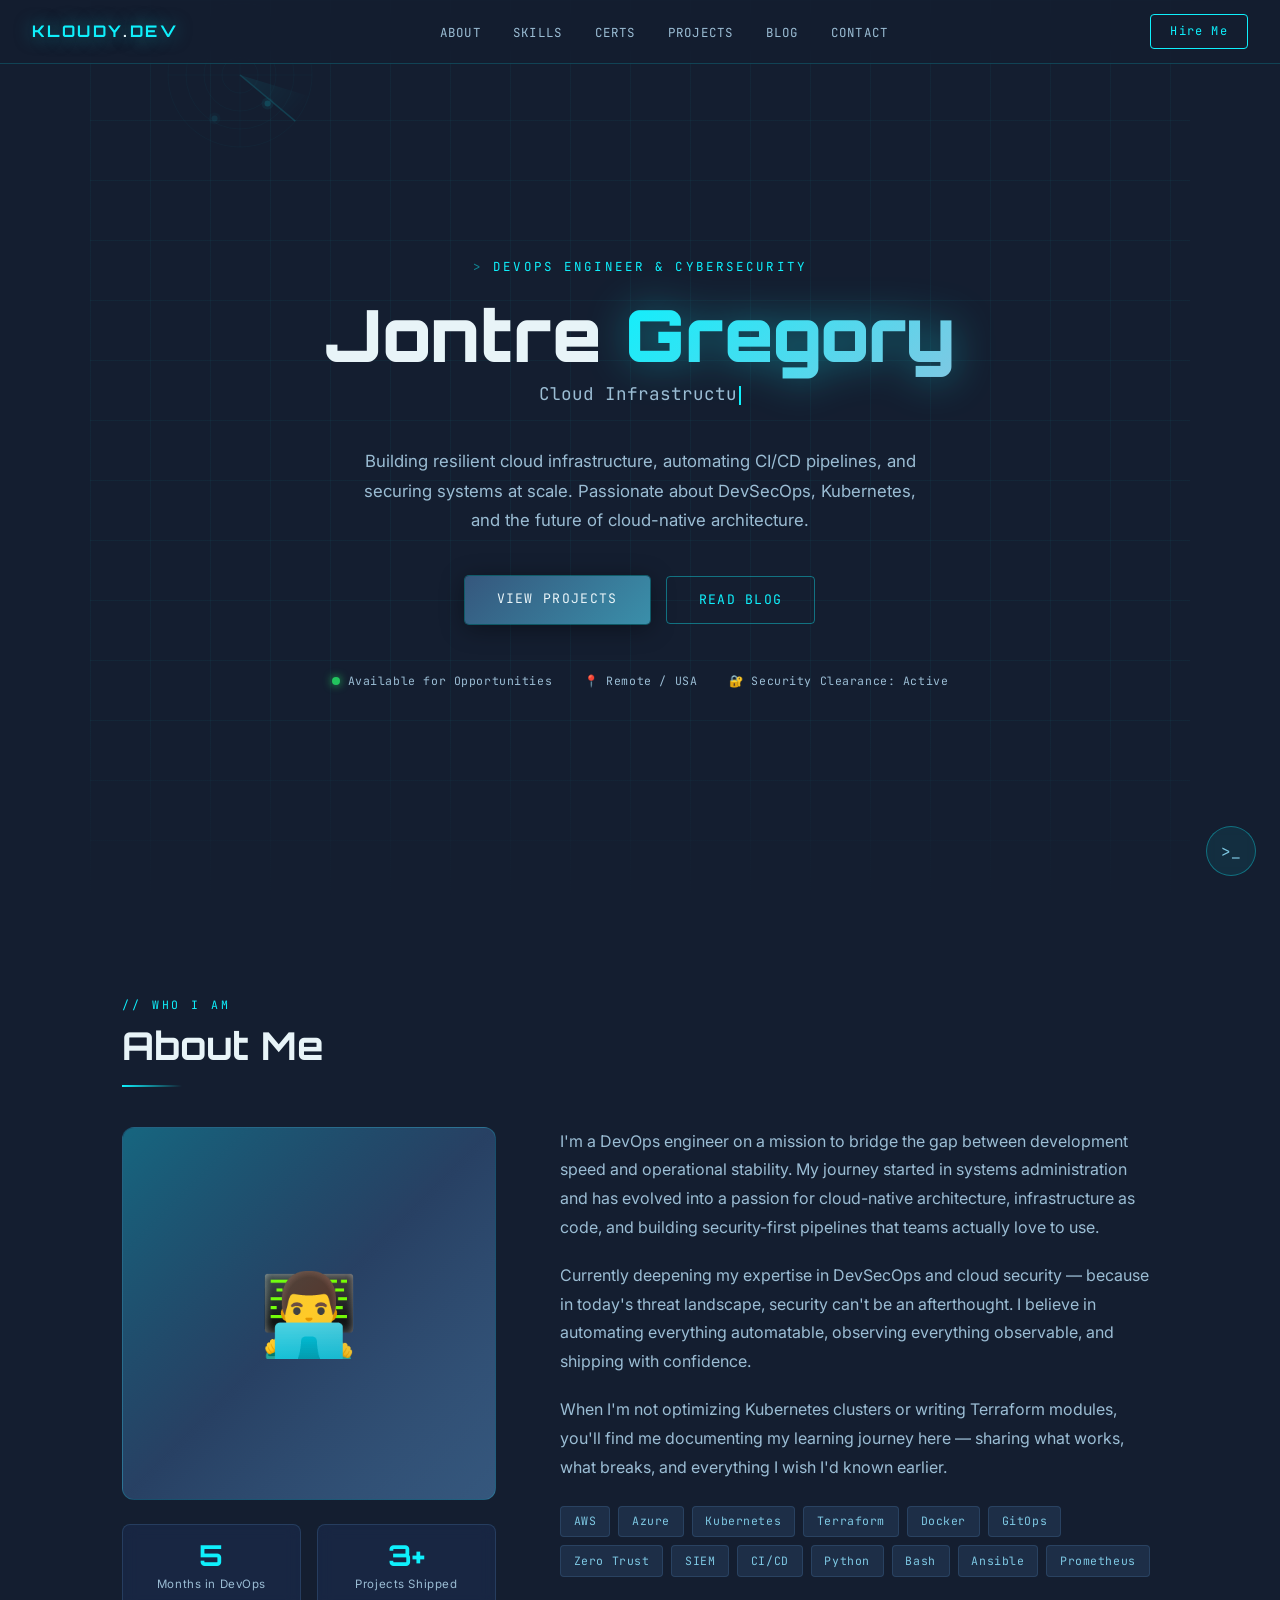
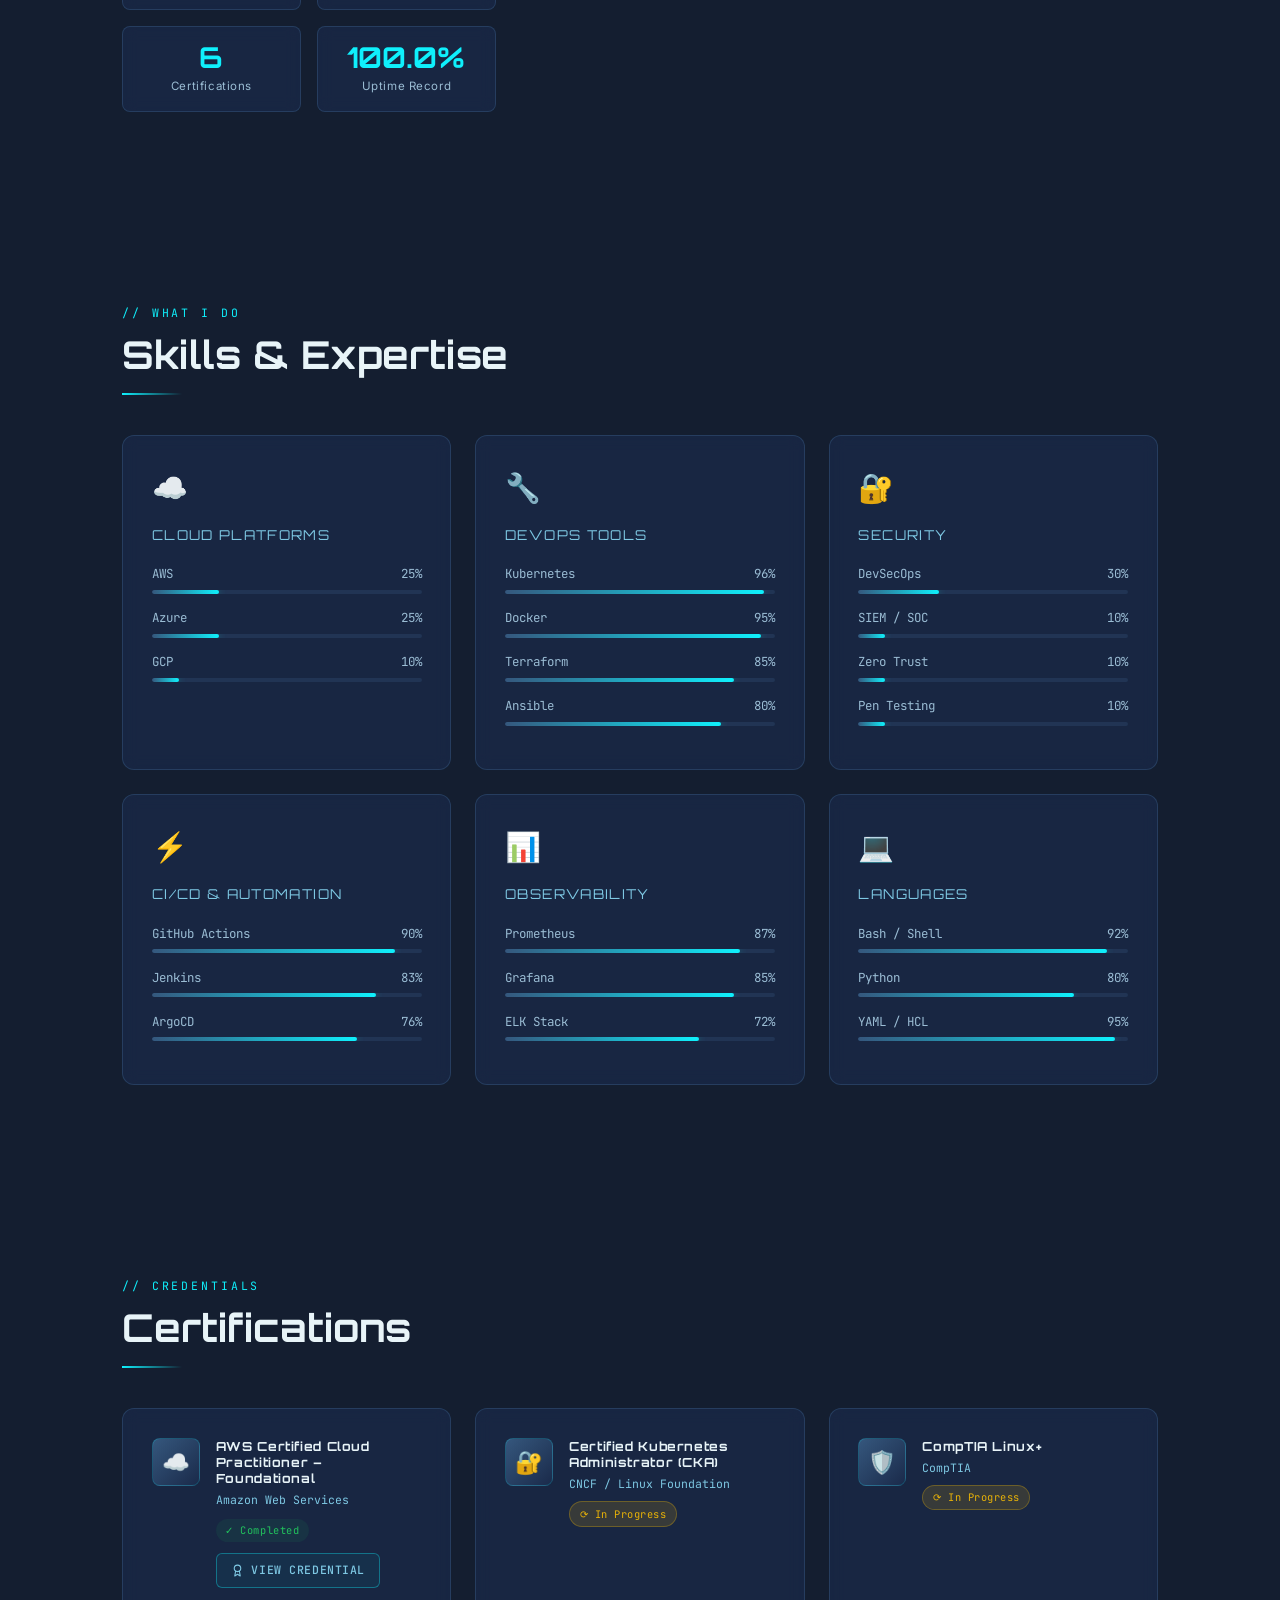
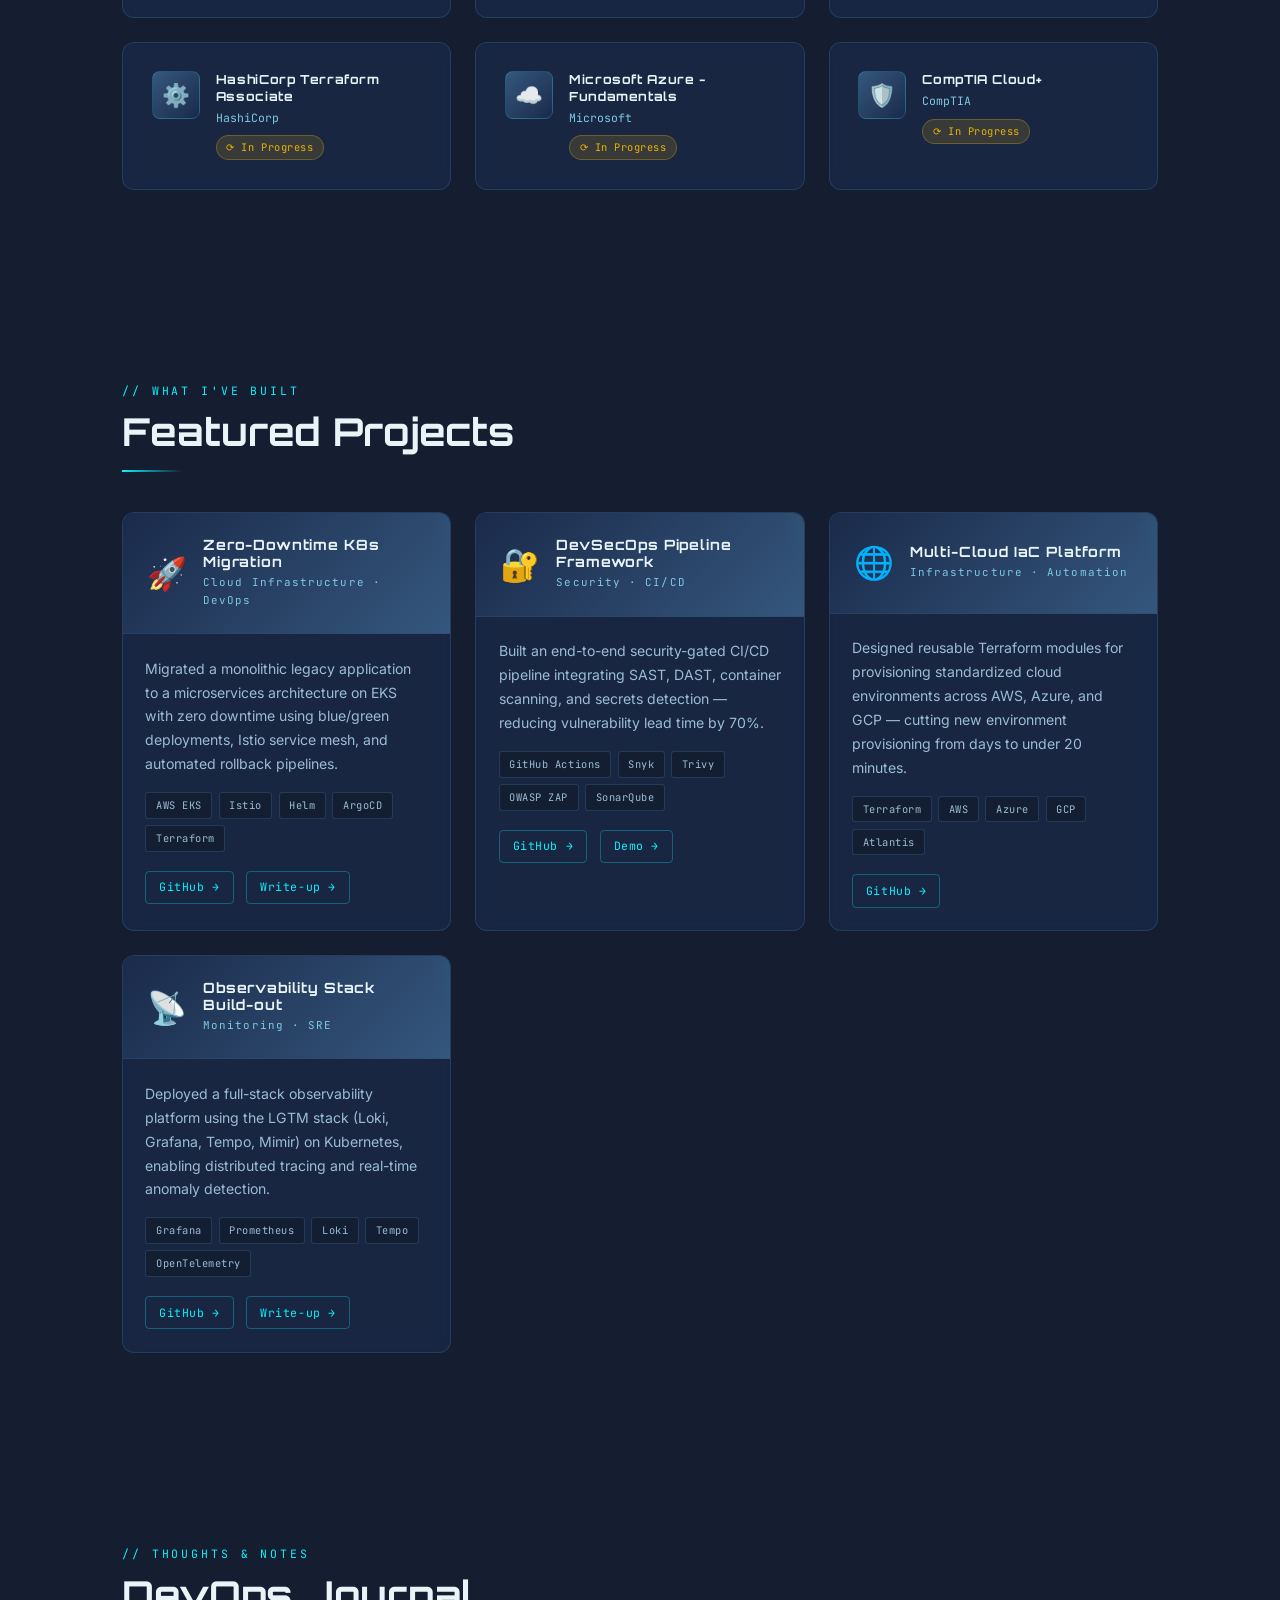
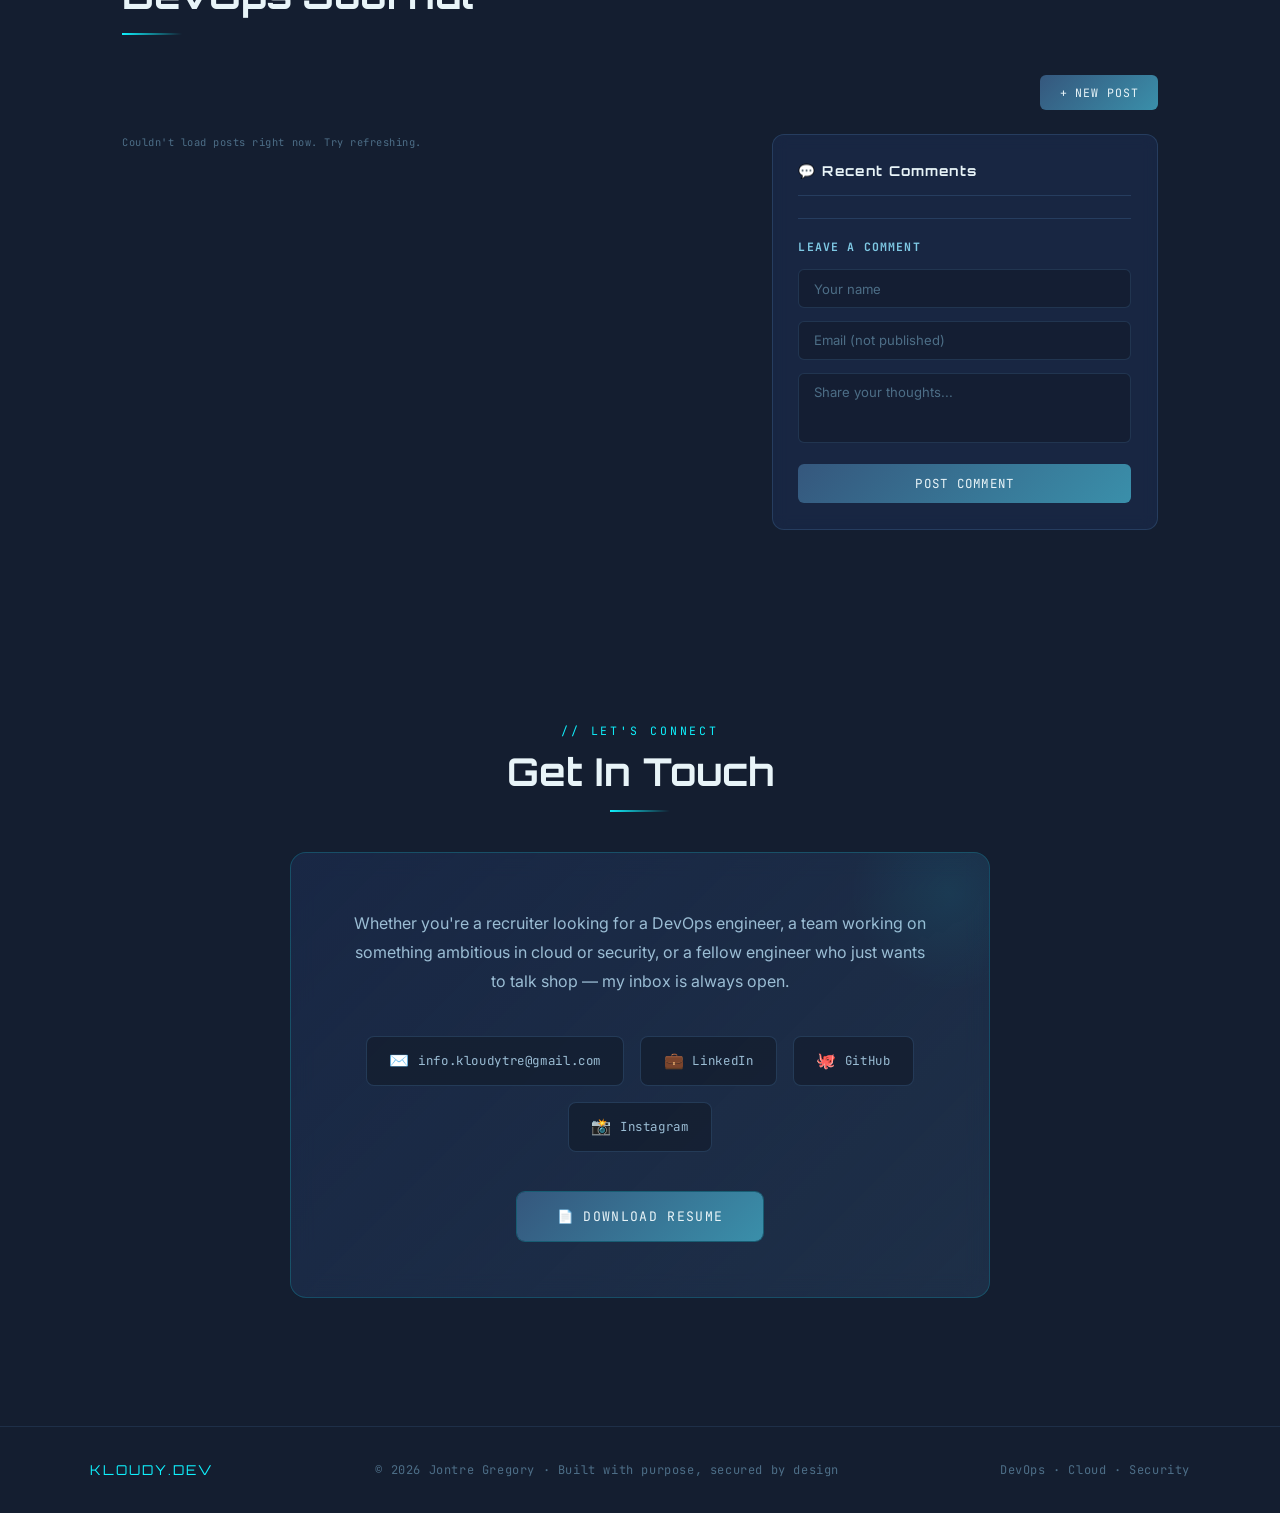
==== commit 55b67f80: "Update index.html" ====
--- a/index.html
+++ b/index.html
@@ -243,6 +243,40 @@
     }
     .cursor-dot.is-hovering { opacity: 0; }
   }
+  /* ═══ COMPLETED CERT STATUS + CREDLY BUTTON ═══ */
+  .cert-status.completed {
+    display: inline-flex;
+    align-items: center;
+    gap: 0.35rem;
+    color: #22c55e;
+    border-color: rgba(34, 197, 94, 0.4);
+    background: rgba(34, 197, 94, 0.08);
+  }
+  .cert-credly-btn {
+    display: inline-flex;
+    align-items: center;
+    gap: 0.45rem;
+    margin-top: 0.7rem;
+    padding: 0.45rem 0.9rem;
+    font-family: var(--font-mono);
+    font-size: 0.72rem;
+    font-weight: 500;
+    letter-spacing: 0.05em;
+    text-transform: uppercase;
+    text-decoration: none;
+    color: var(--cyan-soft);
+    border: 1px solid rgba(15, 240, 252, 0.35);
+    border-radius: 6px;
+    background: rgba(15, 240, 252, 0.05);
+    transition: transform 0.2s ease, box-shadow 0.2s ease, border-color 0.2s ease, background 0.2s ease;
+  }
+  .cert-credly-btn:hover {
+    border-color: var(--cyan-glow);
+    background: rgba(15, 240, 252, 0.1);
+    box-shadow: 0 0 16px rgba(15, 240, 252, 0.3);
+    transform: translateY(-1px);
+  }
+  .cert-credly-btn svg { width: 13px; height: 13px; flex-shrink: 0; }
 </style>
 </head>
 <body>
@@ -504,7 +538,11 @@
       <div class="cert-info">
         <h4>AWS Certified Cloud Practitioner – Foundational</h4>
         <div class="cert-issuer">Amazon Web Services</div>
-        <span class="cert-status in-progress">⟳ In Progress</span>
+        <span class="cert-status completed">✓ Completed</span>
+        <a class="cert-credly-btn" href="REPLACE_WITH_YOUR_CREDLY_URL" target="_blank" rel="noopener noreferrer">
+          <svg viewBox="0 0 24 24" fill="none" stroke="currentColor" stroke-width="2" stroke-linecap="round" stroke-linejoin="round"><circle cx="12" cy="8" r="6"/><path d="M15.477 12.89 17 22l-5-3-5 3 1.523-9.11"/></svg>
+          View Credential
+        </a>
       </div>
     </div>
 
@@ -1711,6 +1749,6 @@
   });
 })();
 </script>
-<script src="cursor.js"></script>
+
 </body>
 </html>
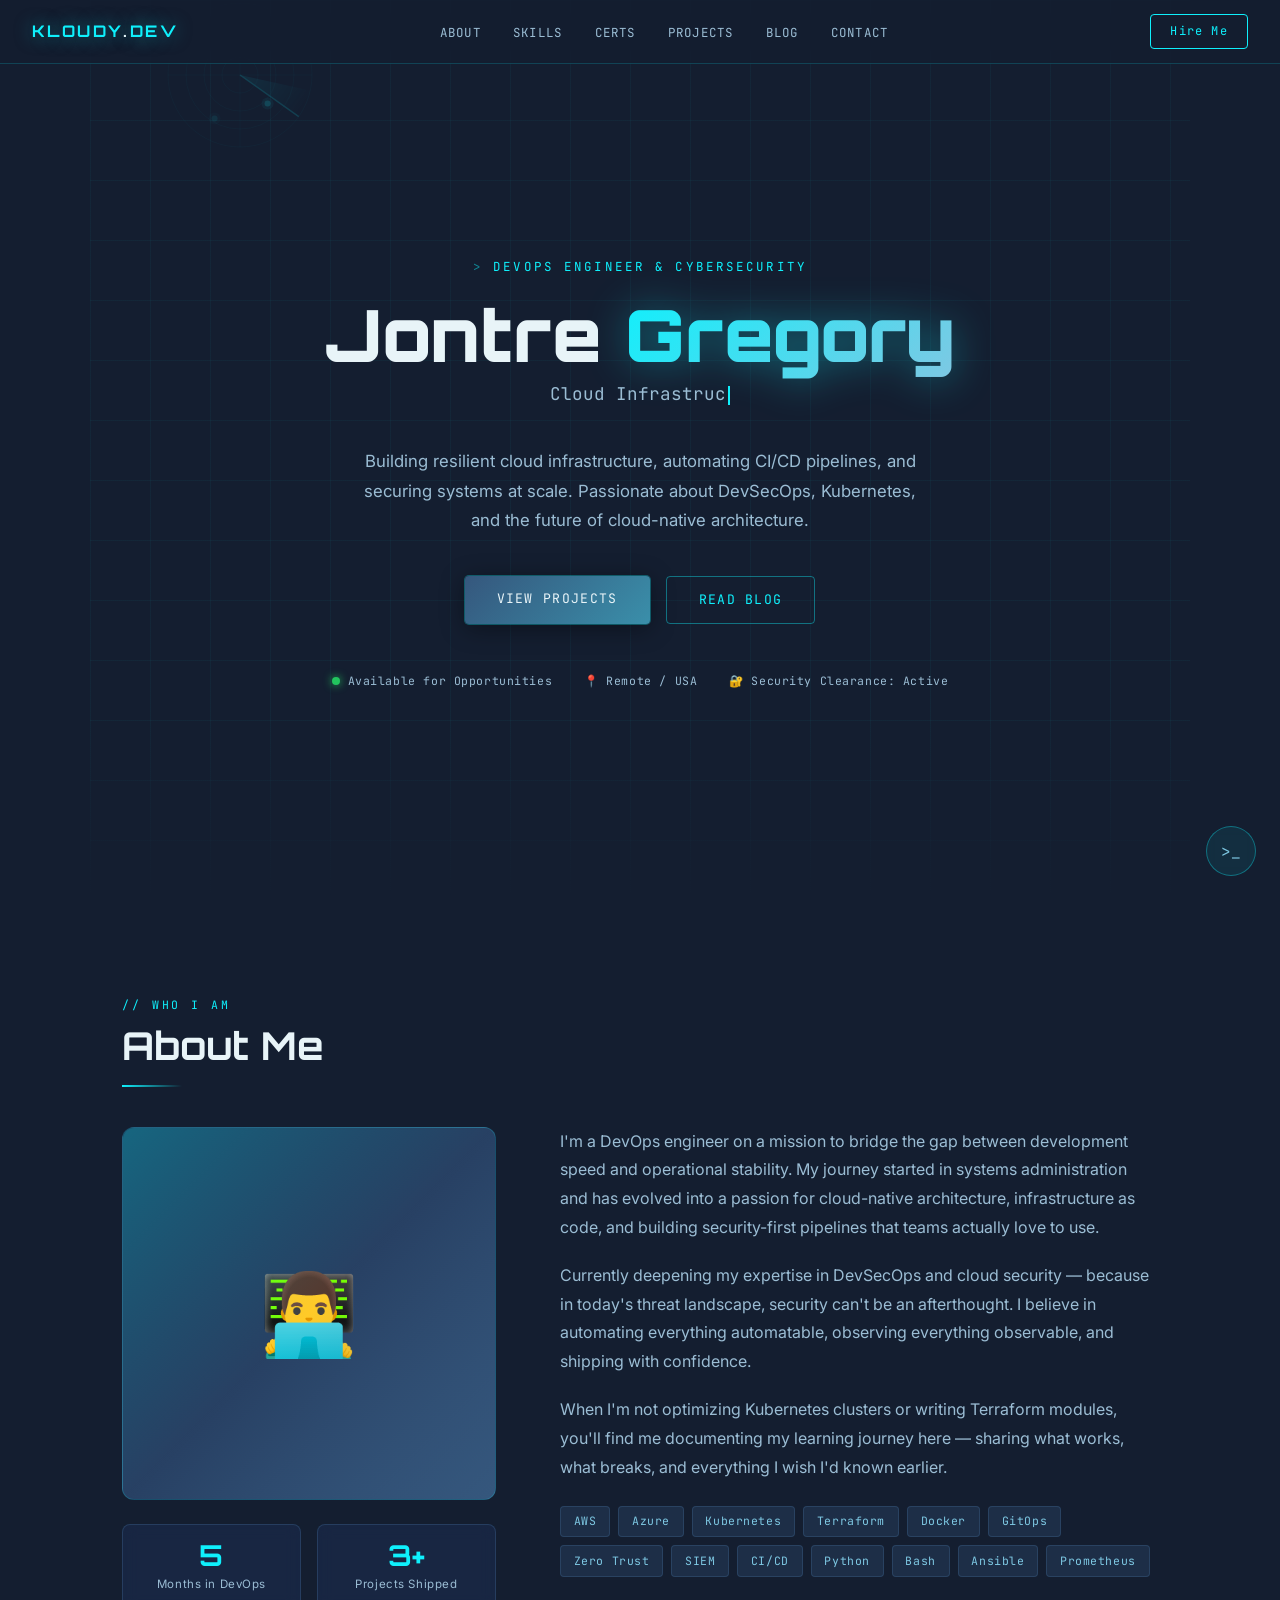
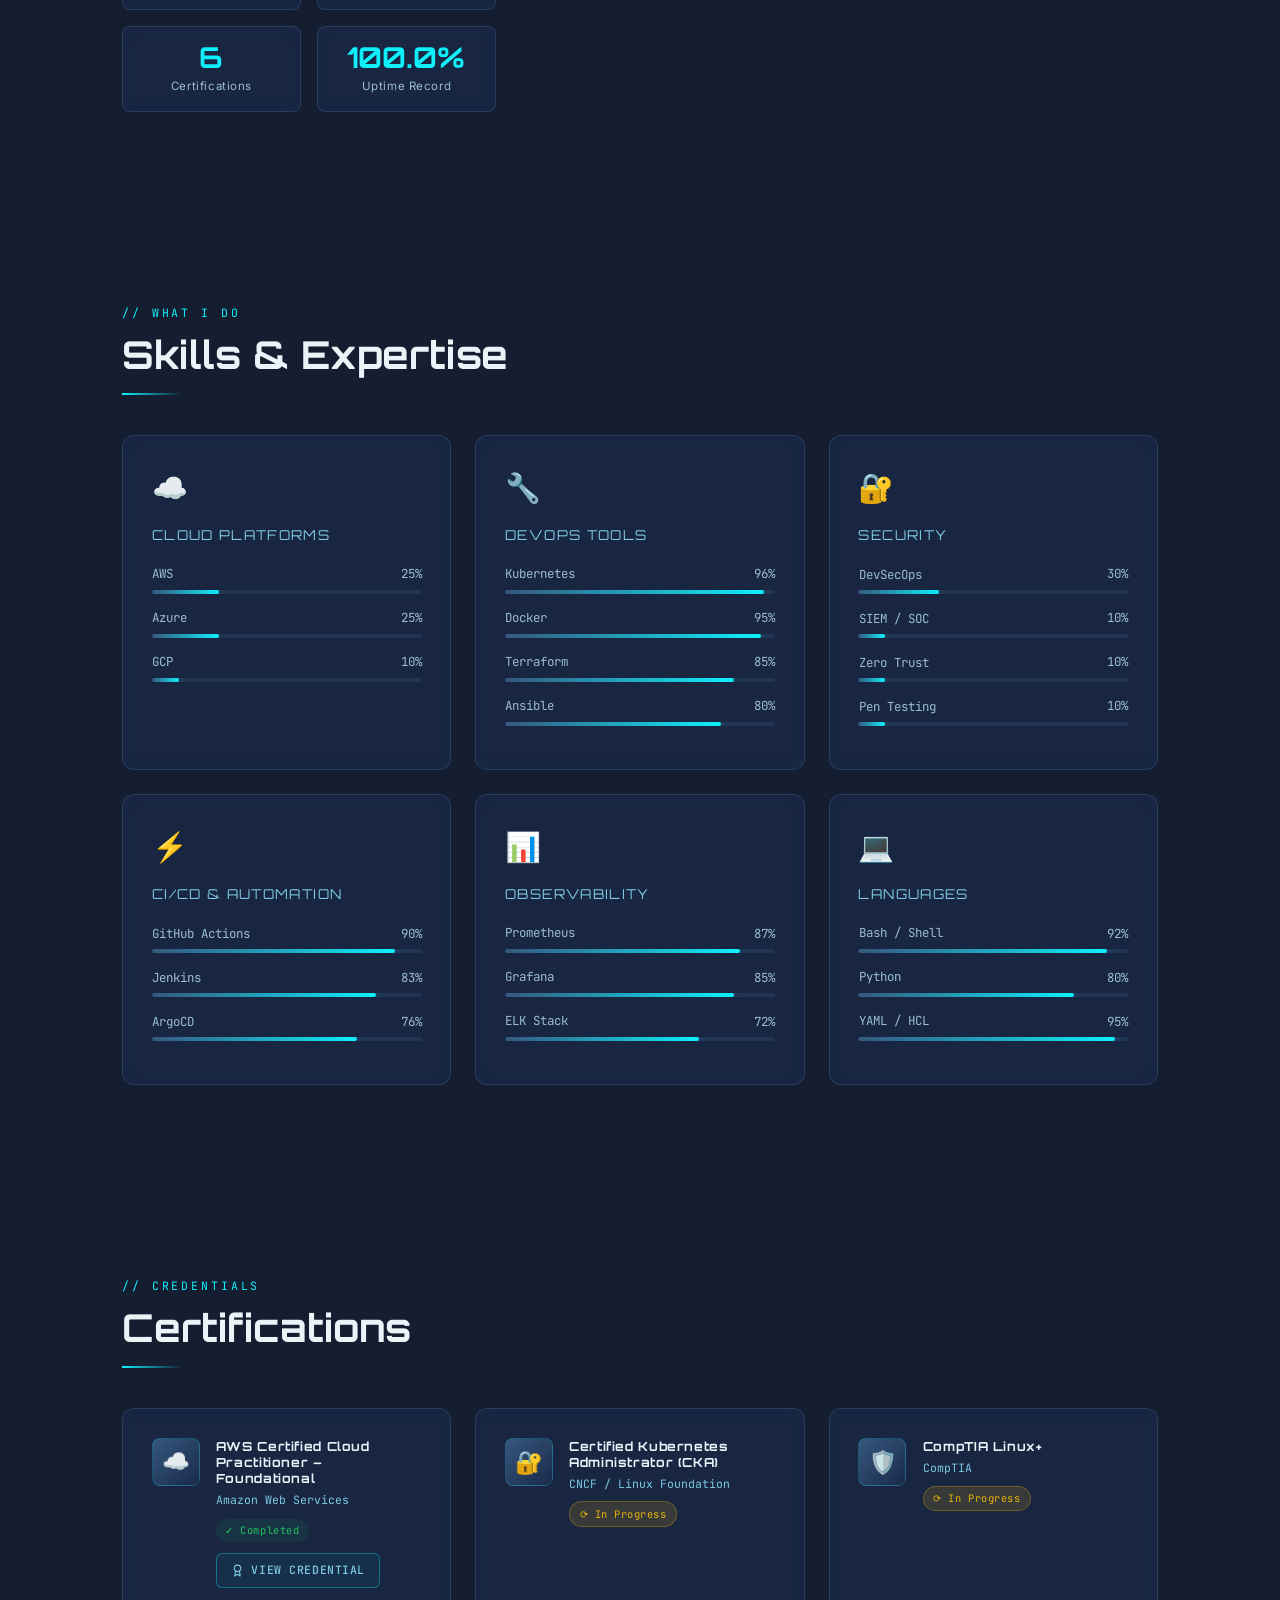
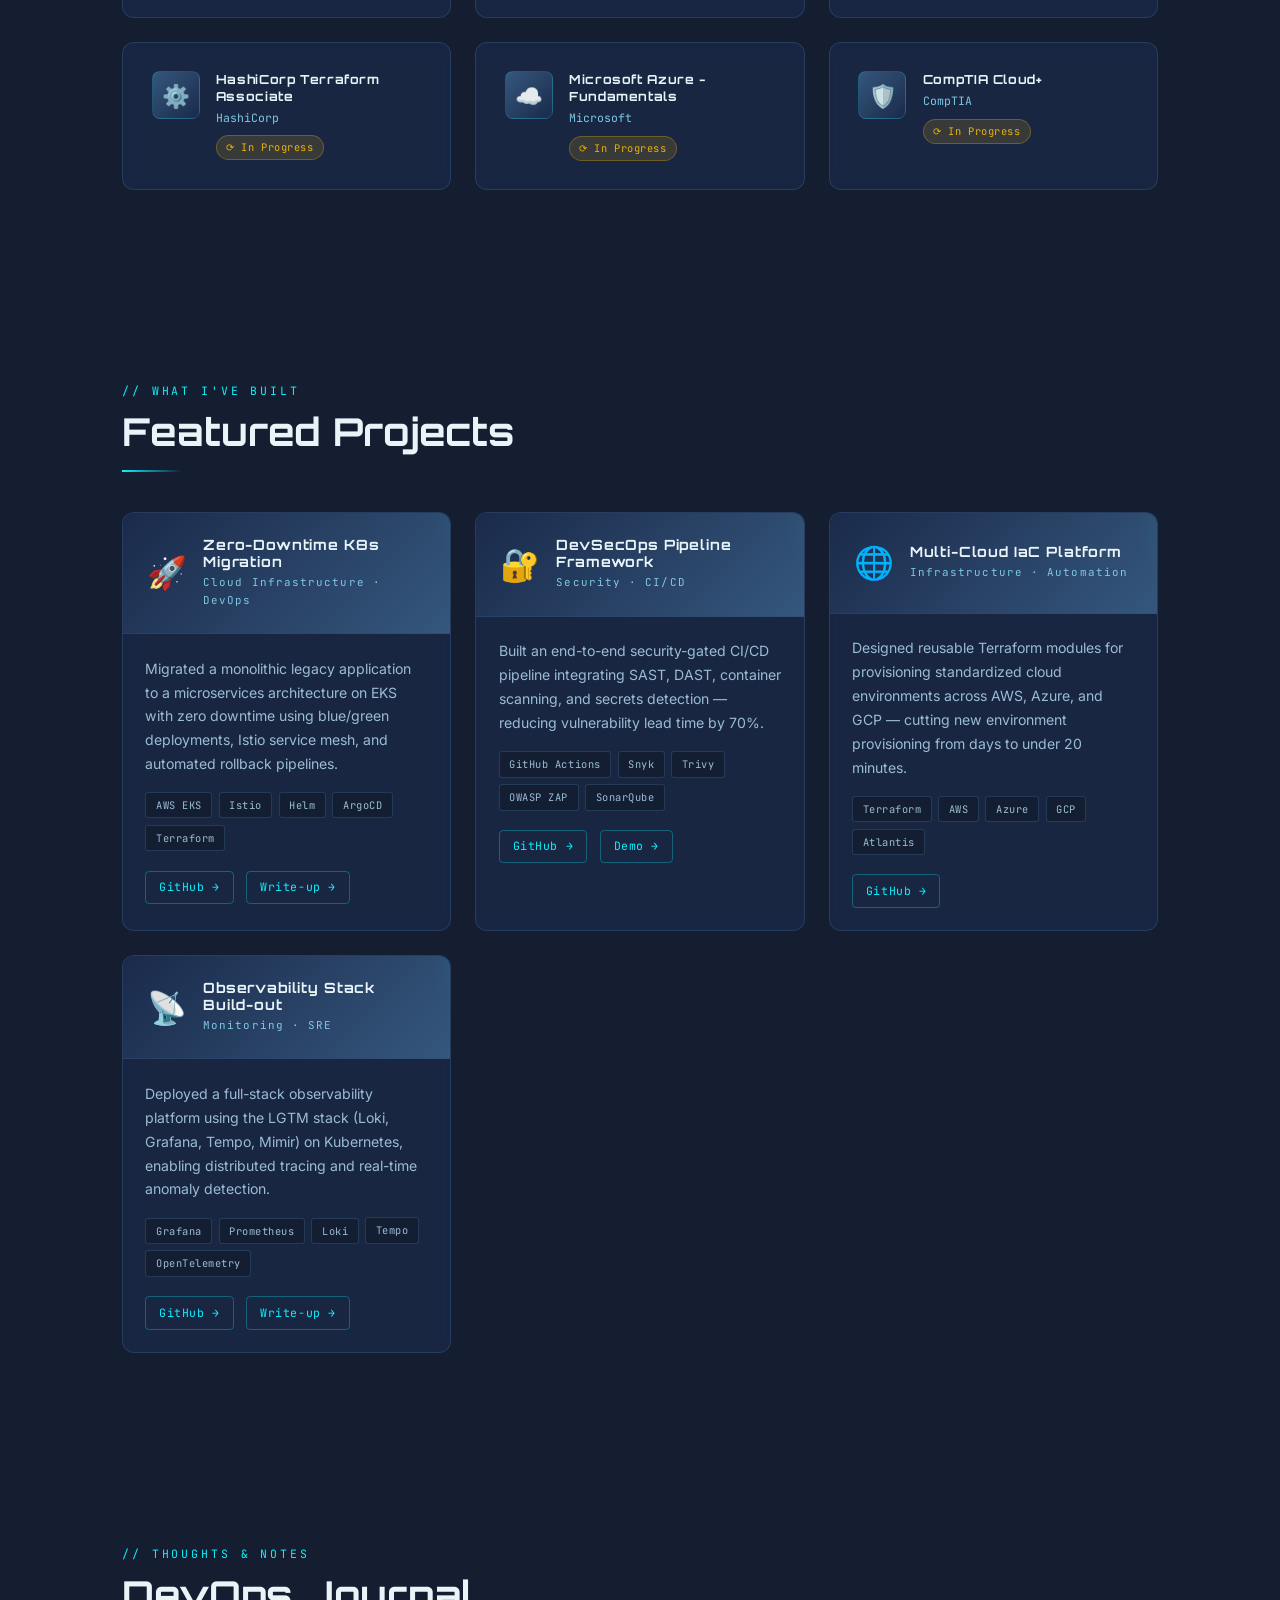
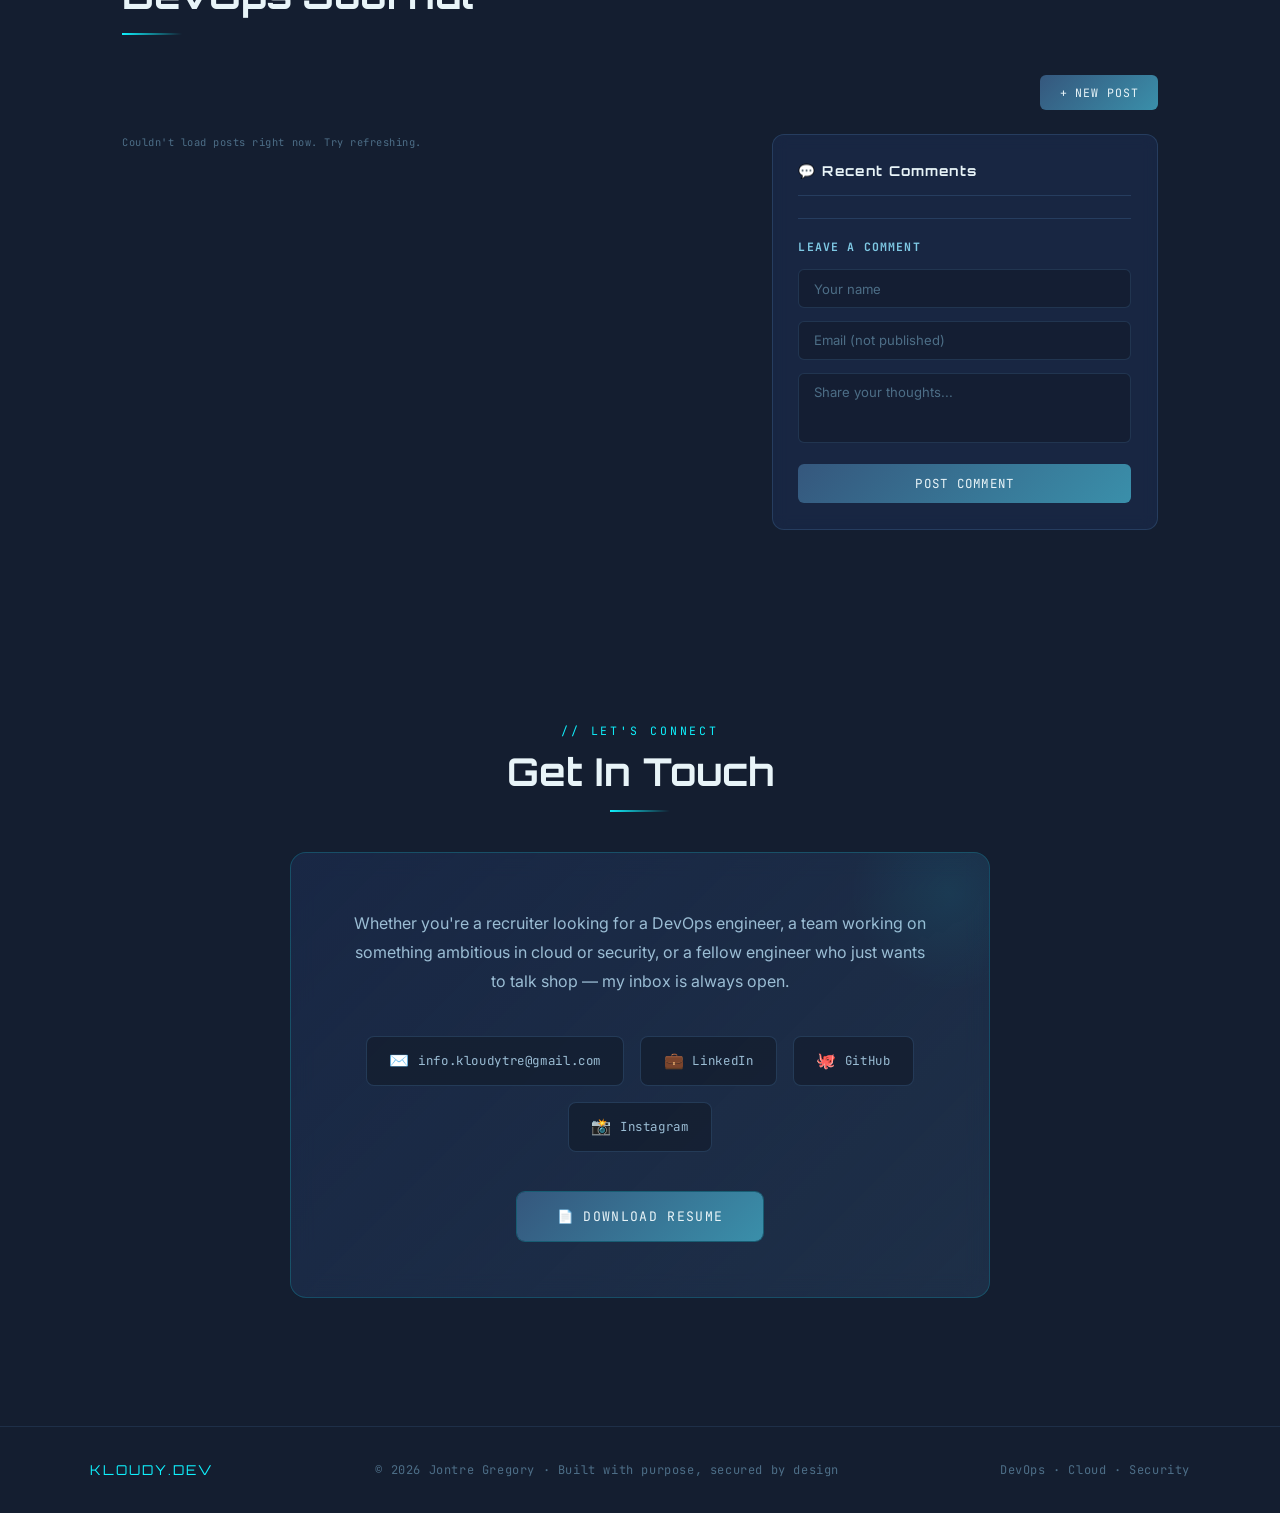
==== commit 19fbf2c8: "Update index.html" ====
--- a/index.html
+++ b/index.html
@@ -539,7 +539,7 @@
         <h4>AWS Certified Cloud Practitioner – Foundational</h4>
         <div class="cert-issuer">Amazon Web Services</div>
         <span class="cert-status completed">✓ Completed</span>
-        <a class="cert-credly-btn" href="REPLACE_WITH_YOUR_CREDLY_URL" target="_blank" rel="noopener noreferrer">
+        <a class="cert-credly-btn" href="https://www.credly.com/badges/2d318abc-ad92-49f4-8b2d-cf7c67e13425/public_url" target="_blank" rel="noopener noreferrer">
           <svg viewBox="0 0 24 24" fill="none" stroke="currentColor" stroke-width="2" stroke-linecap="round" stroke-linejoin="round"><circle cx="12" cy="8" r="6"/><path d="M15.477 12.89 17 22l-5-3-5 3 1.523-9.11"/></svg>
           View Credential
         </a>
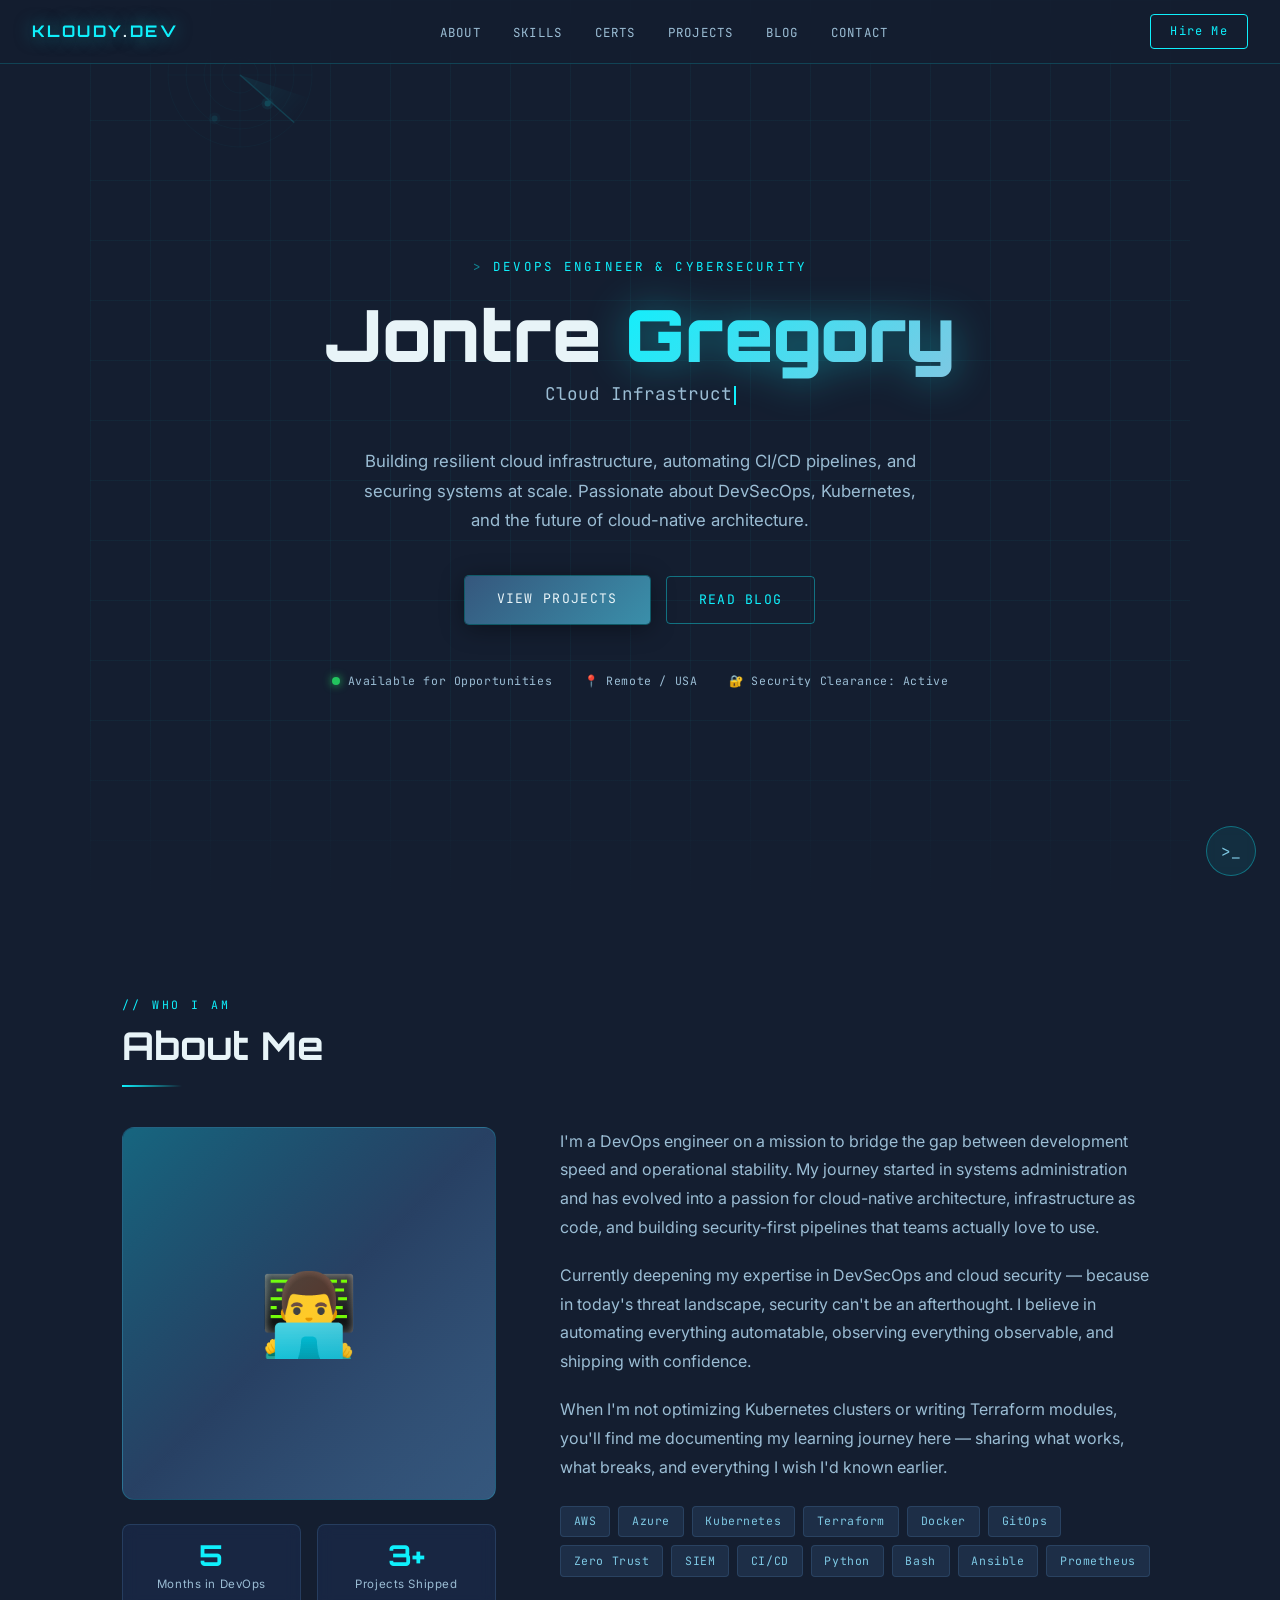
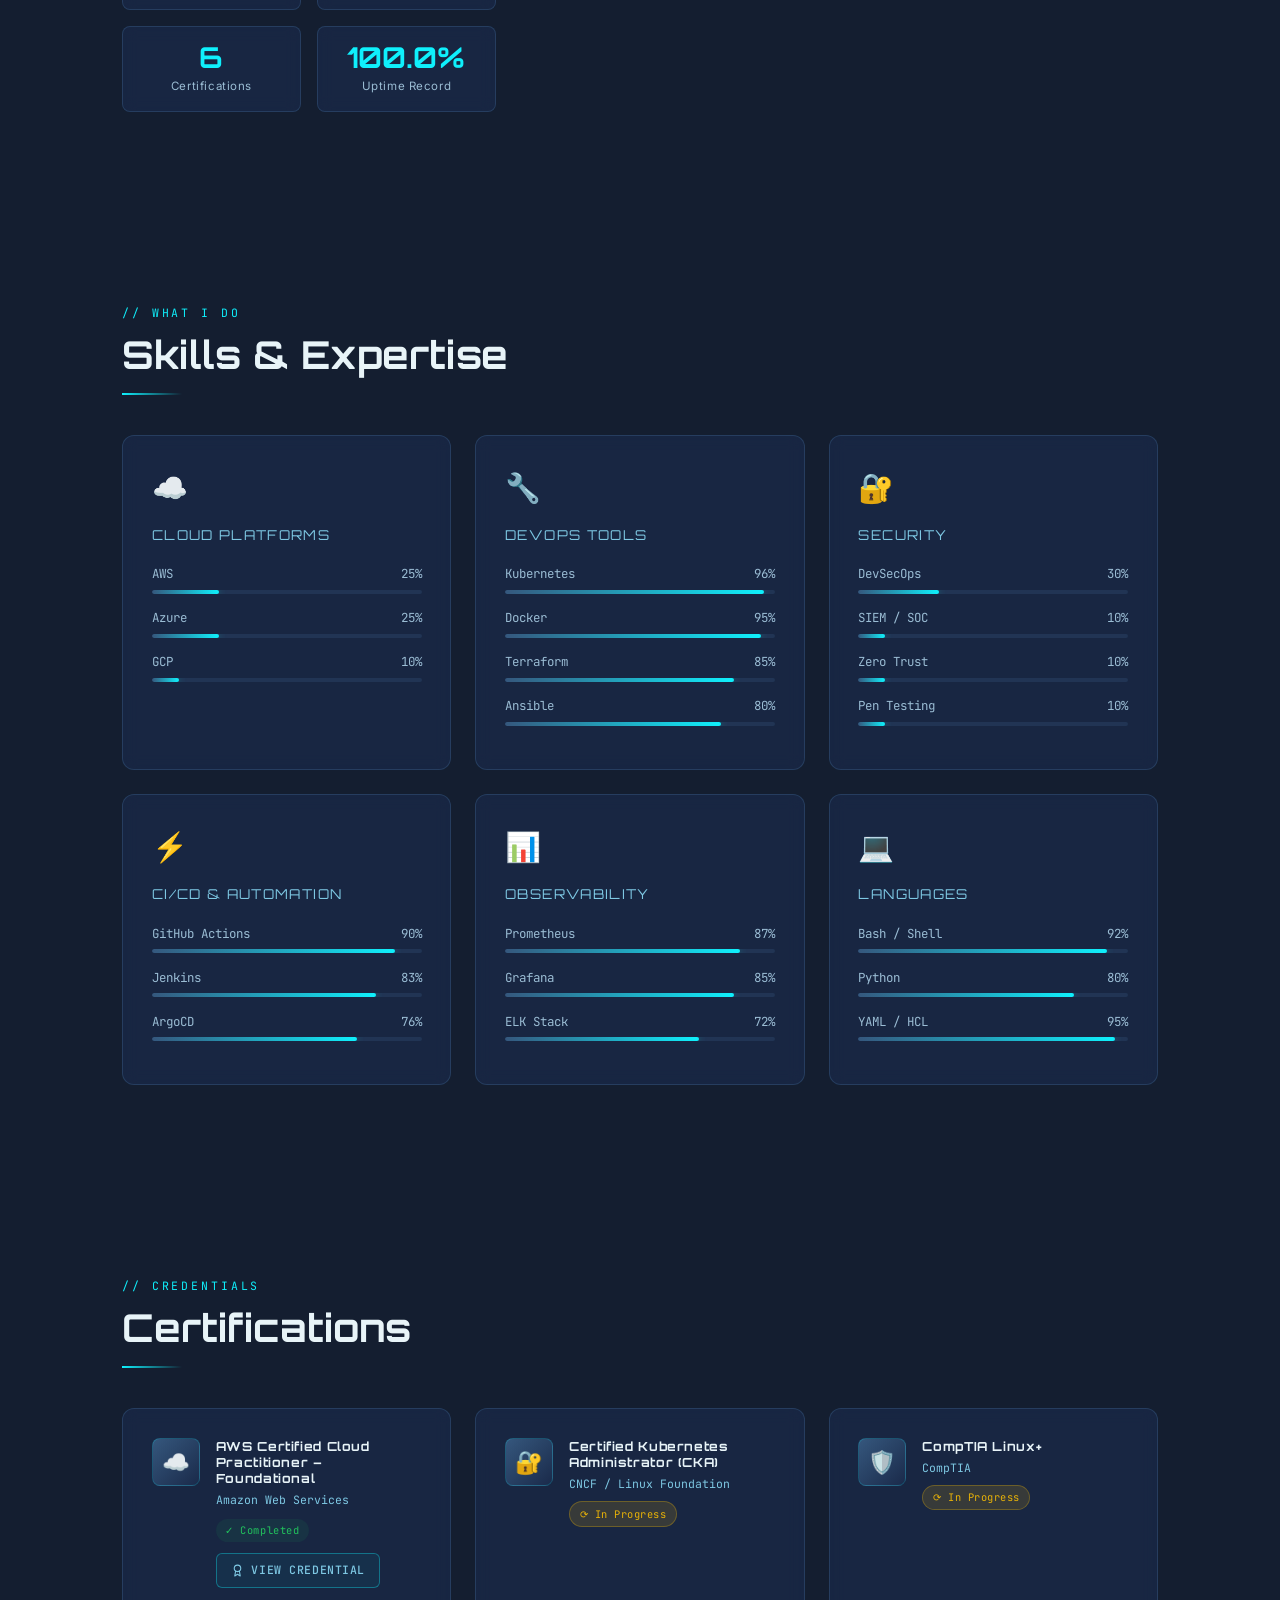
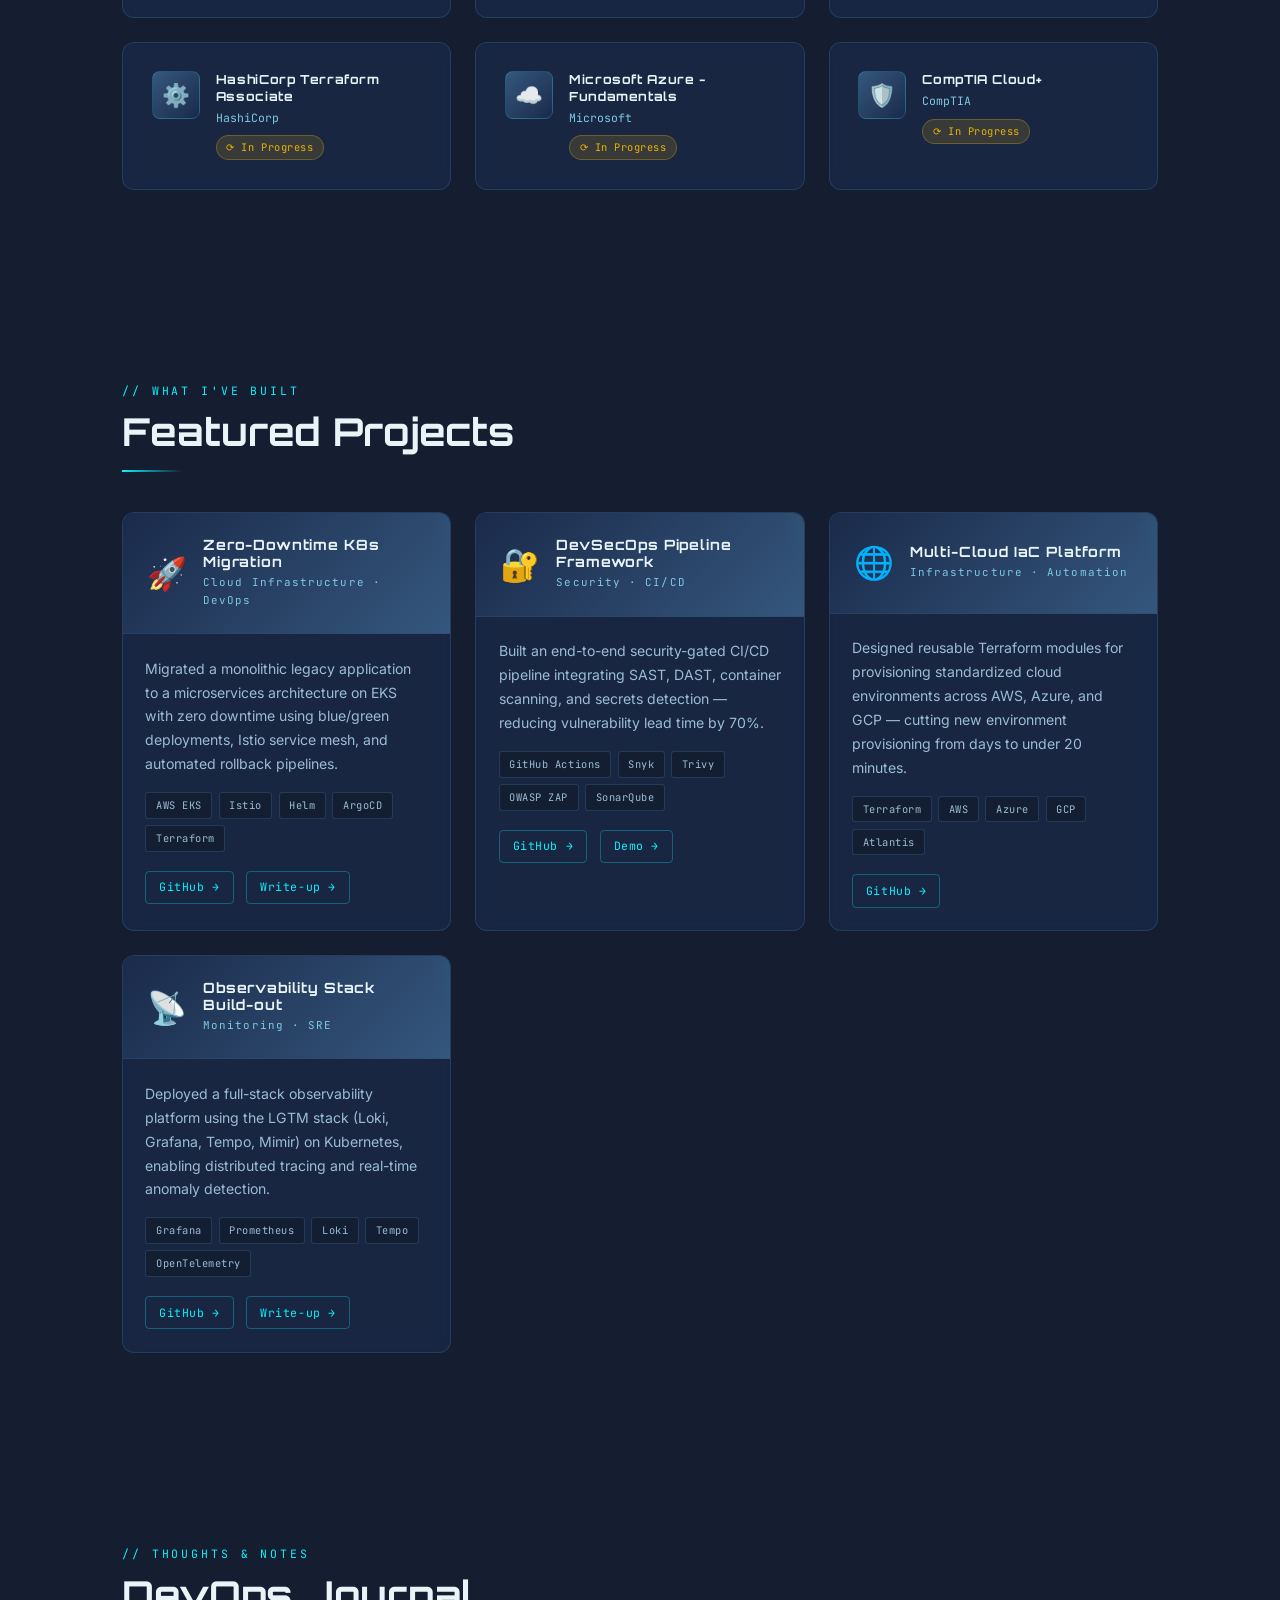
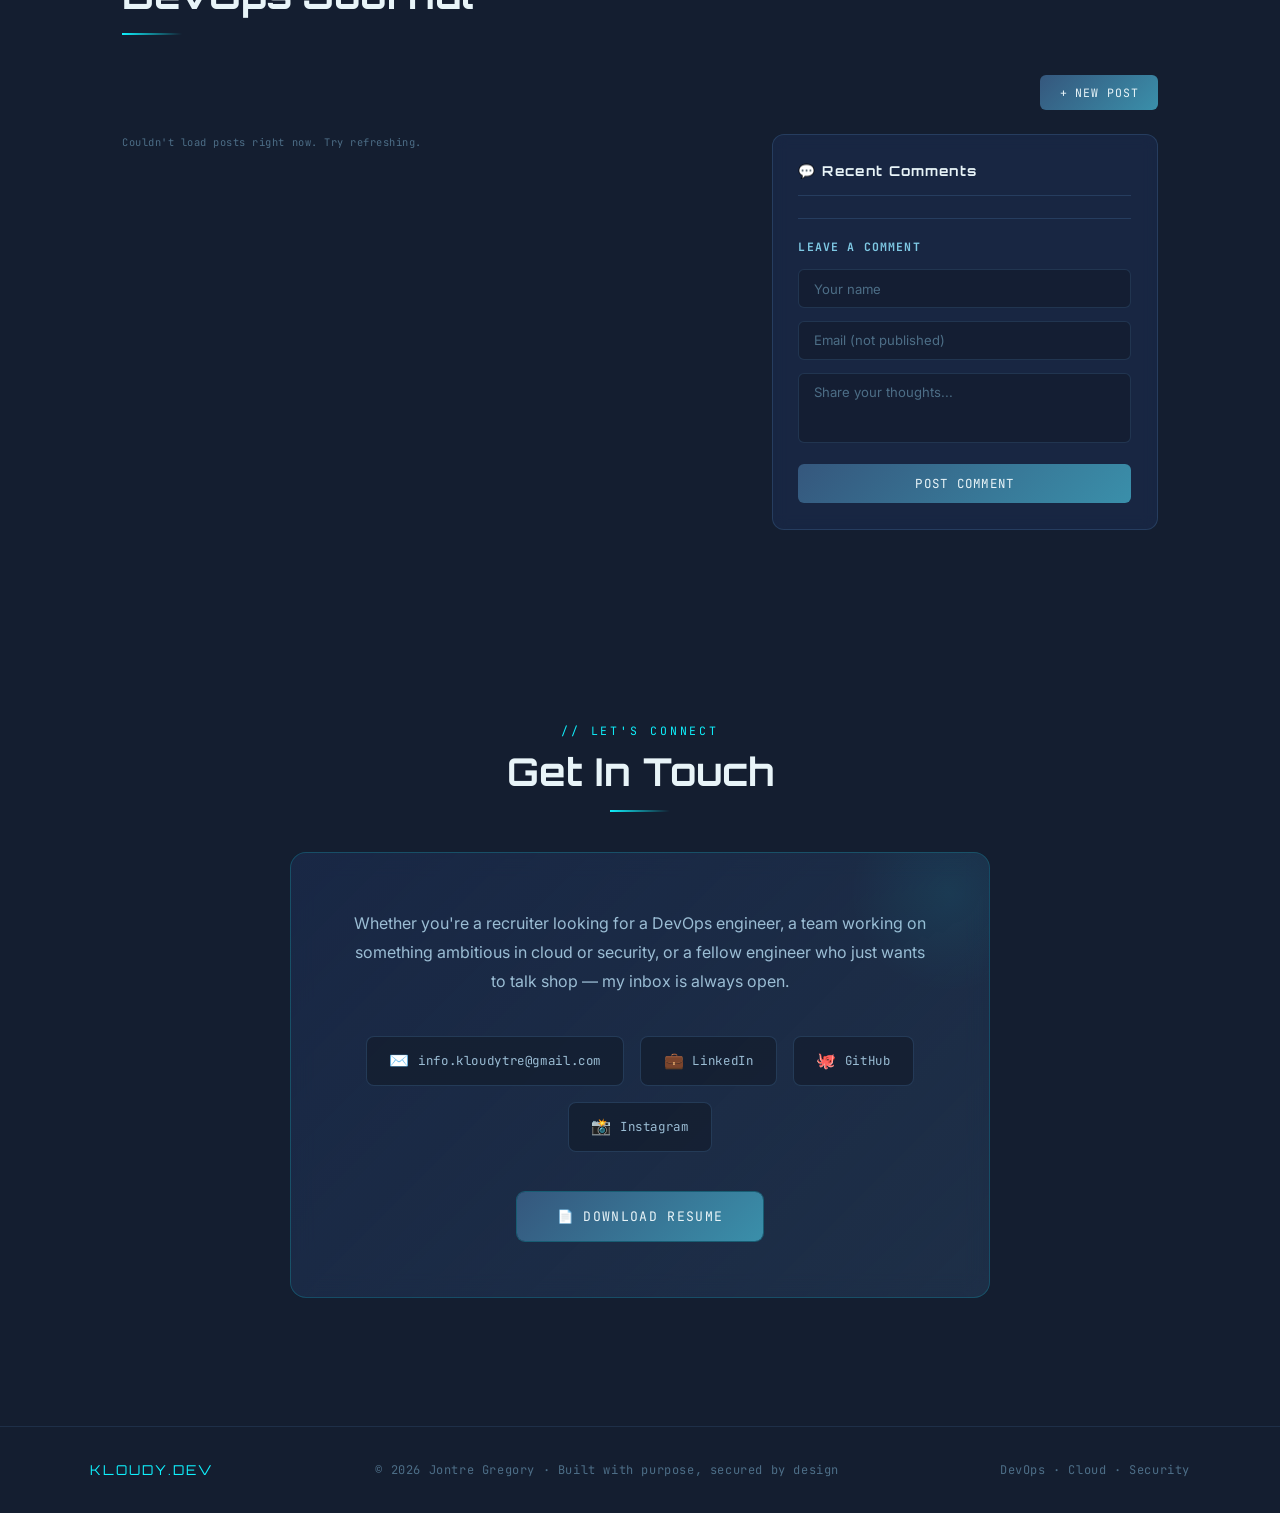
==== commit 6700c905: "Update index.html" ====
--- a/index.html
+++ b/index.html
@@ -1499,6 +1499,7 @@
       printLine('  clear         - clear the terminal');
       printLine('  exit          - close this terminal');
       printLine('  status        - check the site status');
+      printLine('  az-900        - Microsoft Azure Fundamentals practice quiz');
     },
     whoami() {
       printLine('guest');
@@ -1556,6 +1557,10 @@
       printLine('Checking site status...', 'info');
       setTimeout(() => { window.location.href = 'status.html'; }, 700);
     },
+    'az-900'() {
+      printLine('Launching Microsoft Azure Fundamentals practice quiz...', 'info');
+      setTimeout(() => { window.location.href = 'az-900.html'; }, 700);
+    },
     resume() {
       printLine('Fetching Jontre_Gregory_Resume.pdf...', 'info');
       setTimeout(() => {
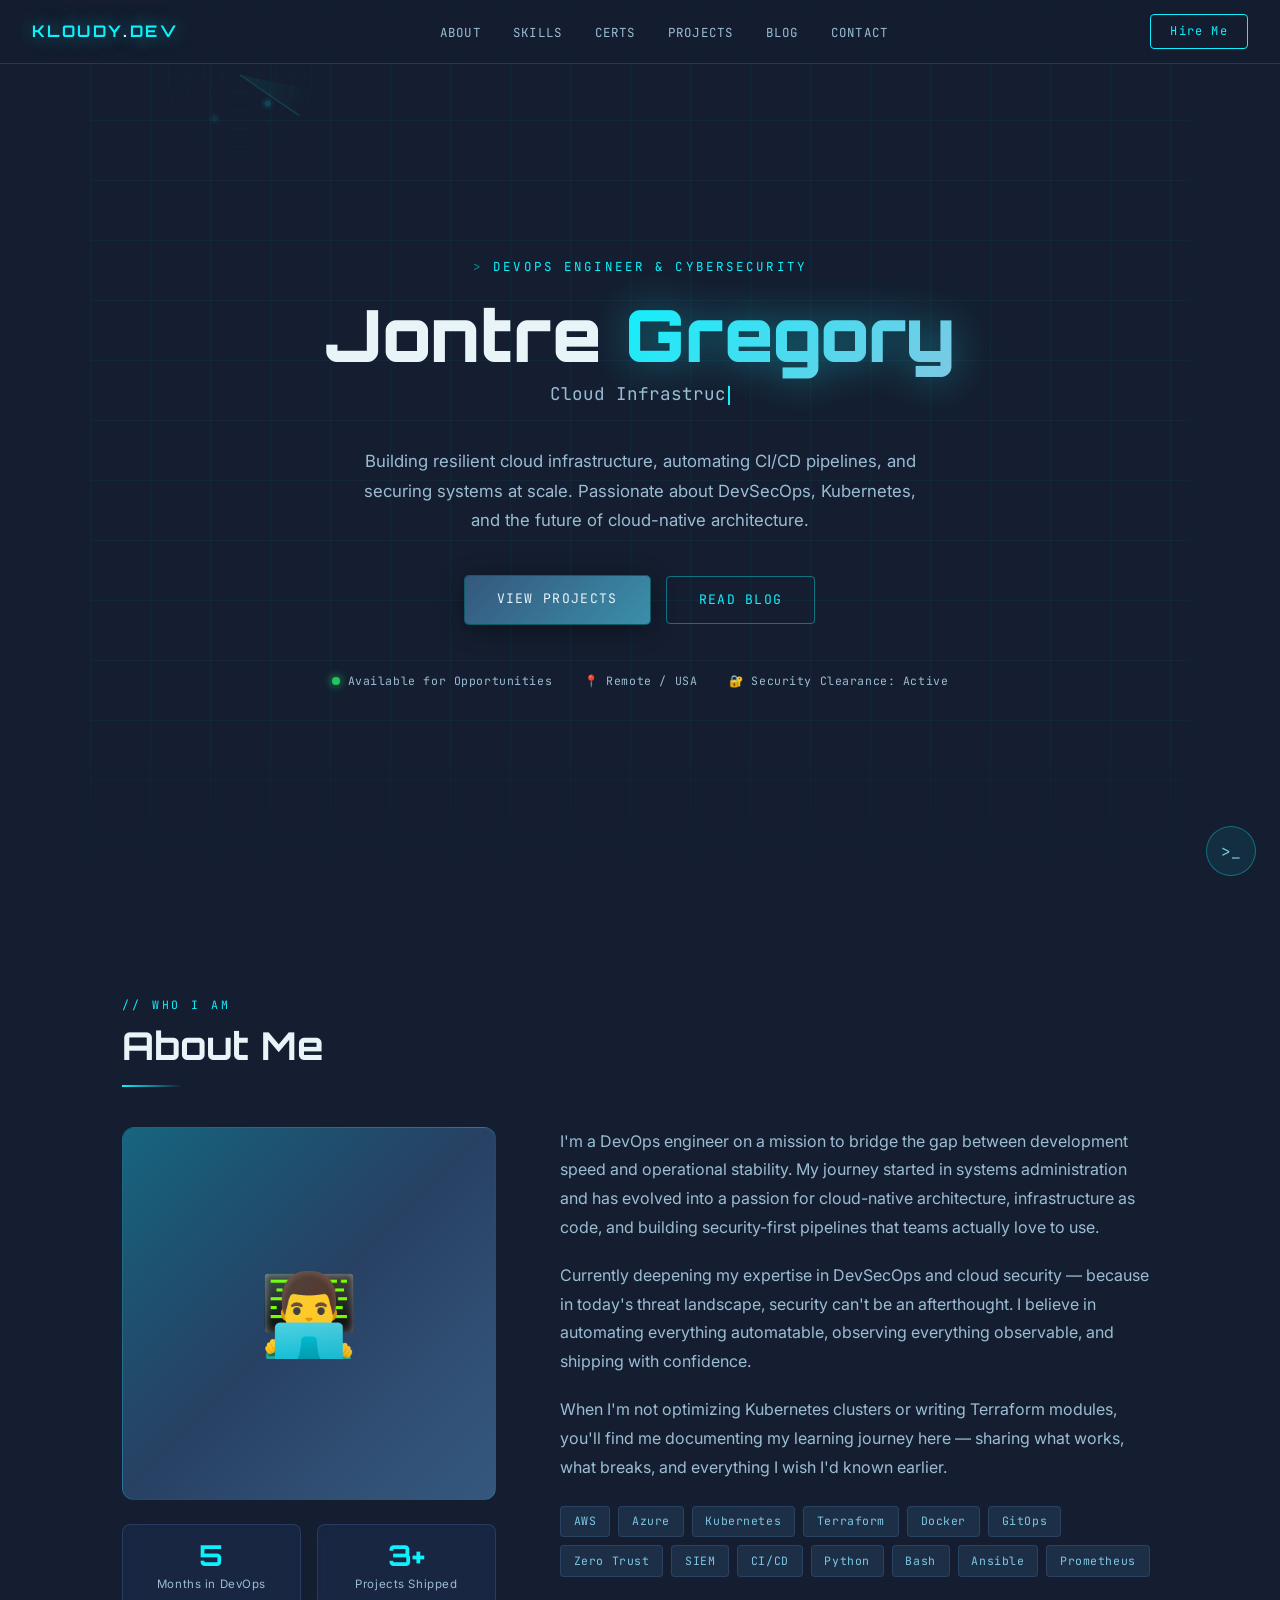
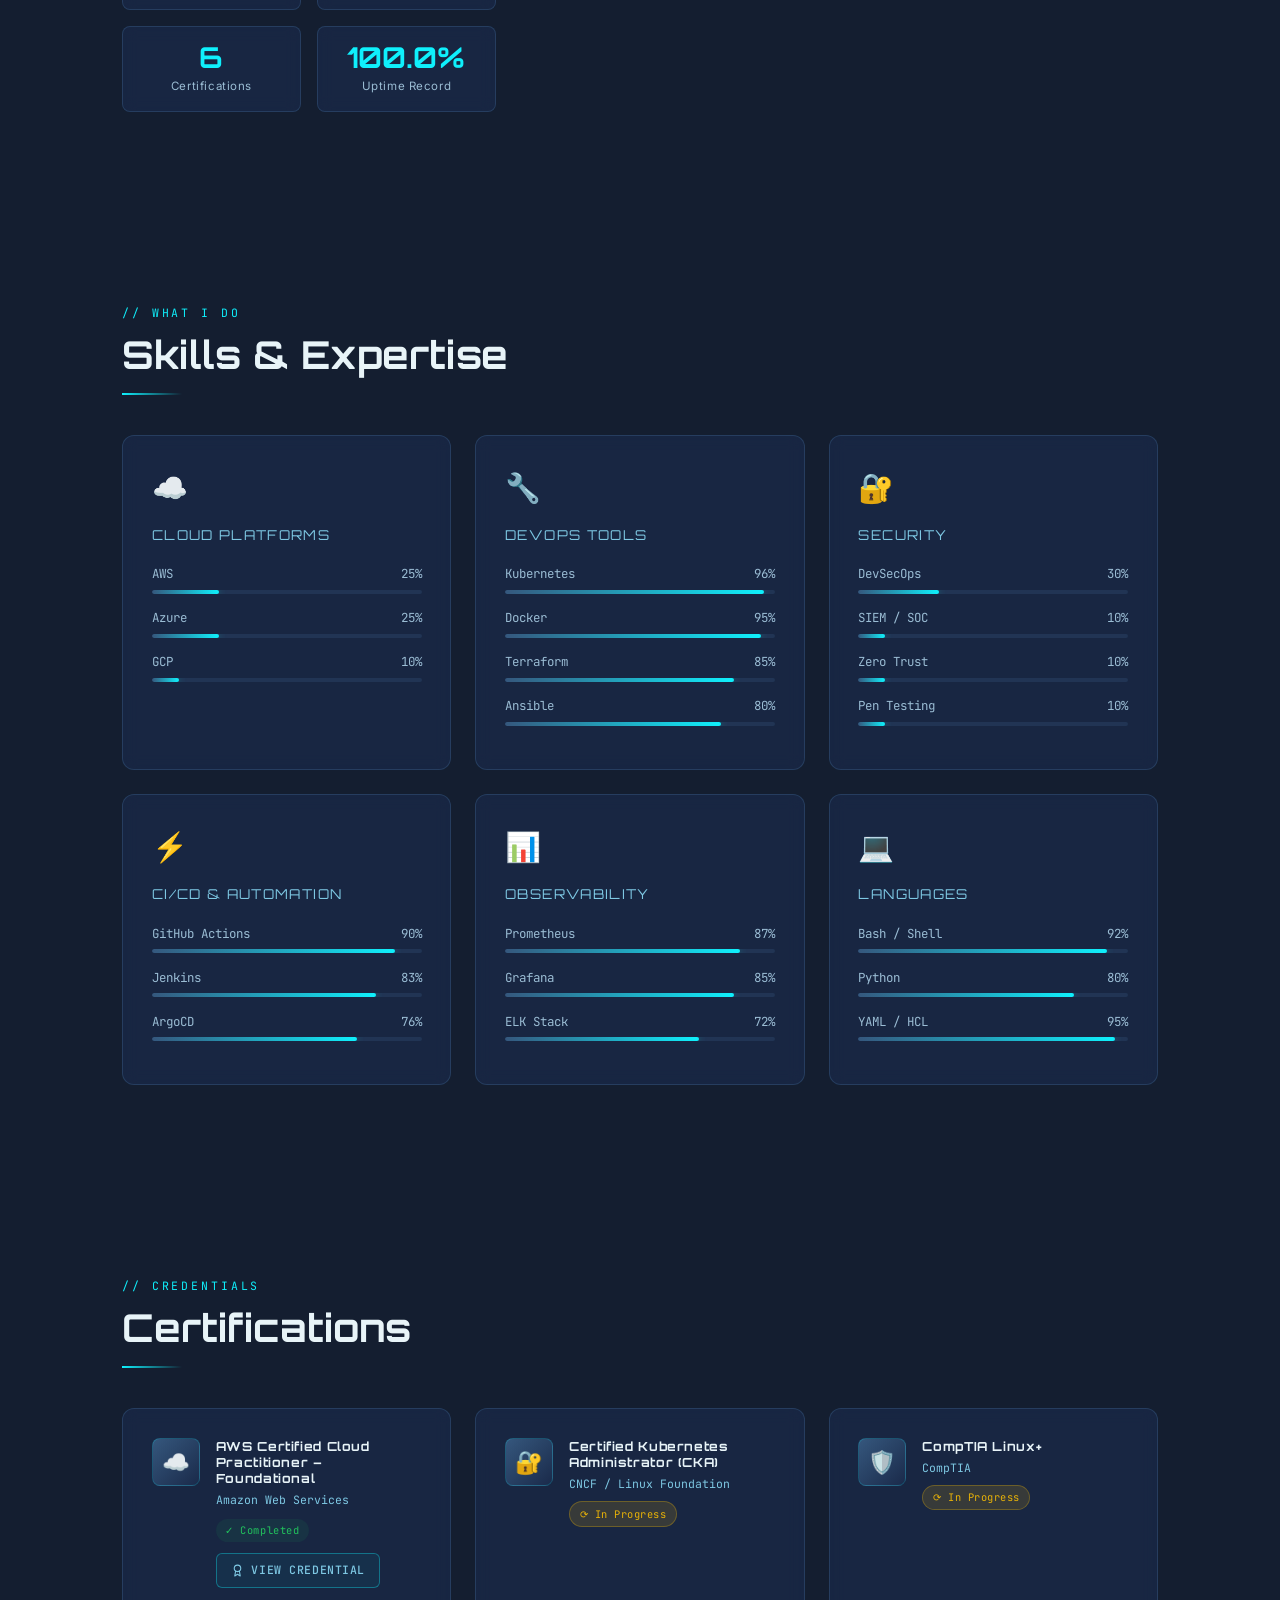
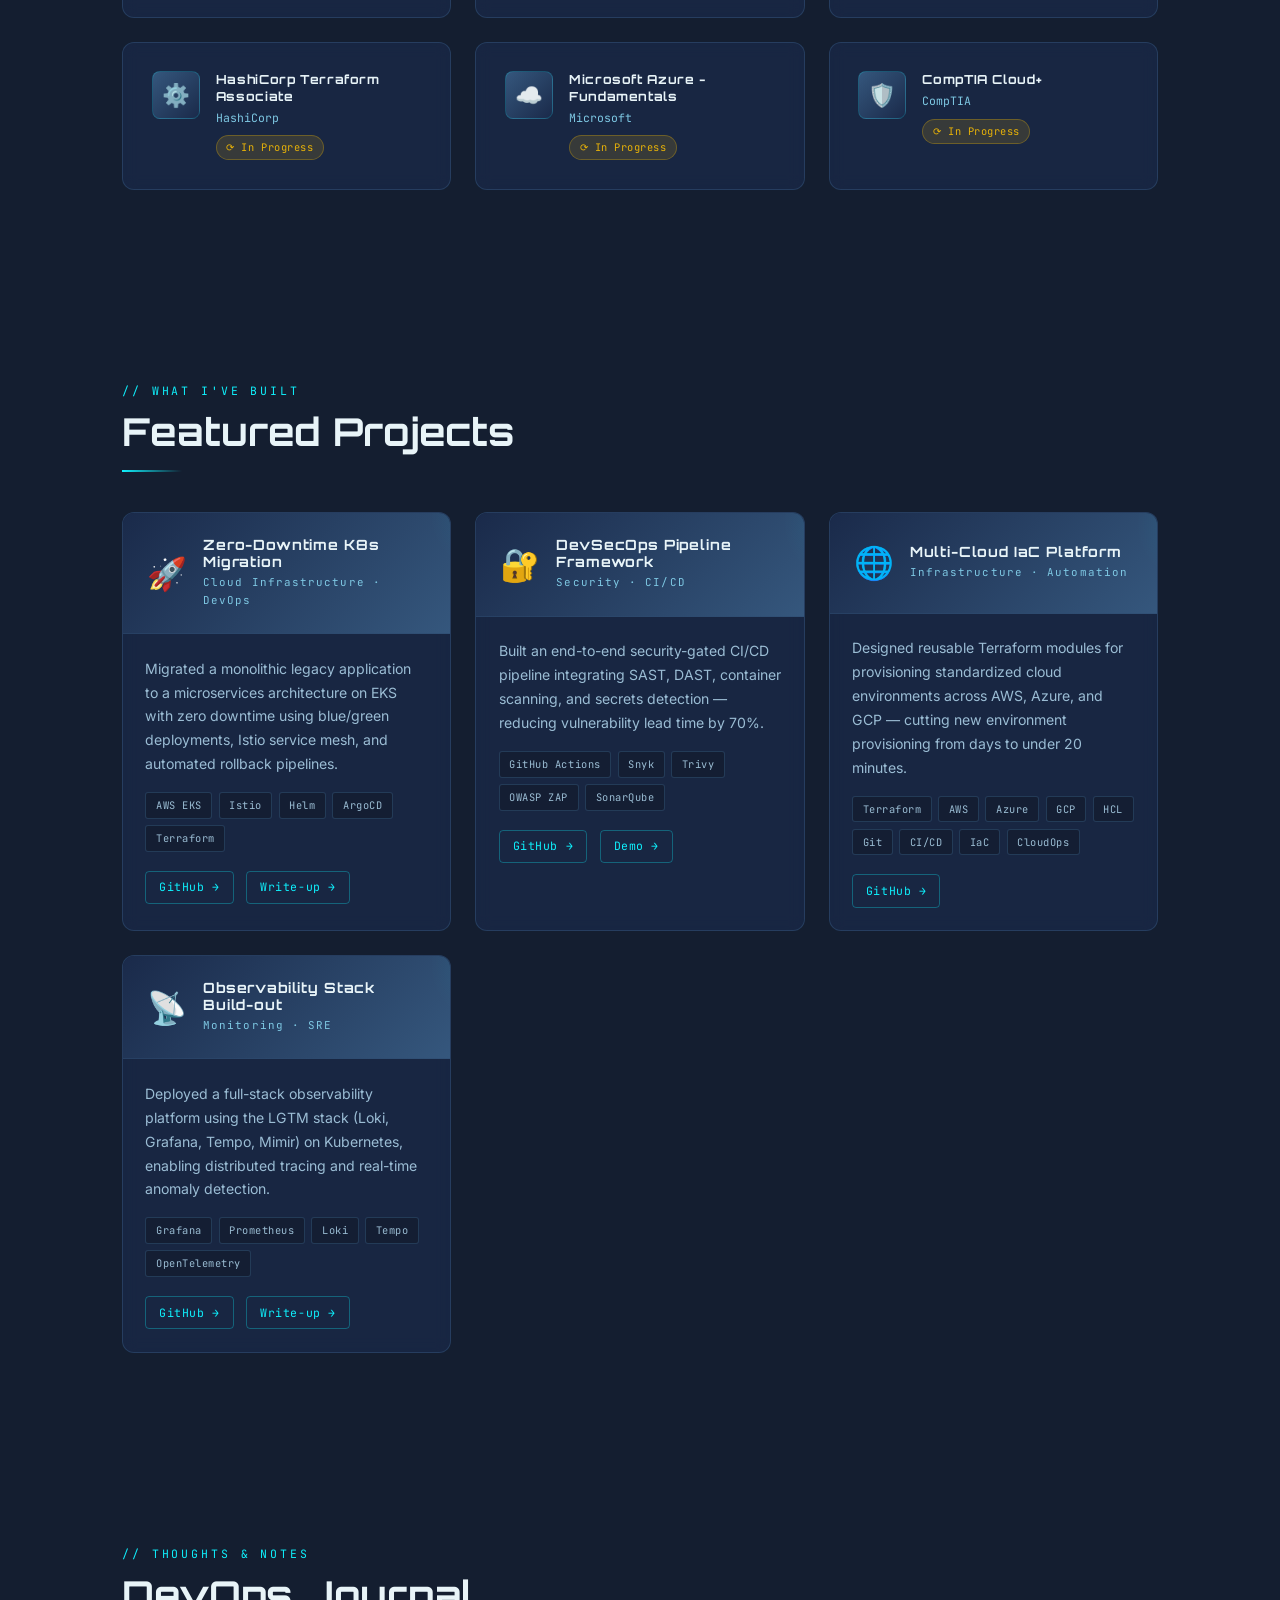
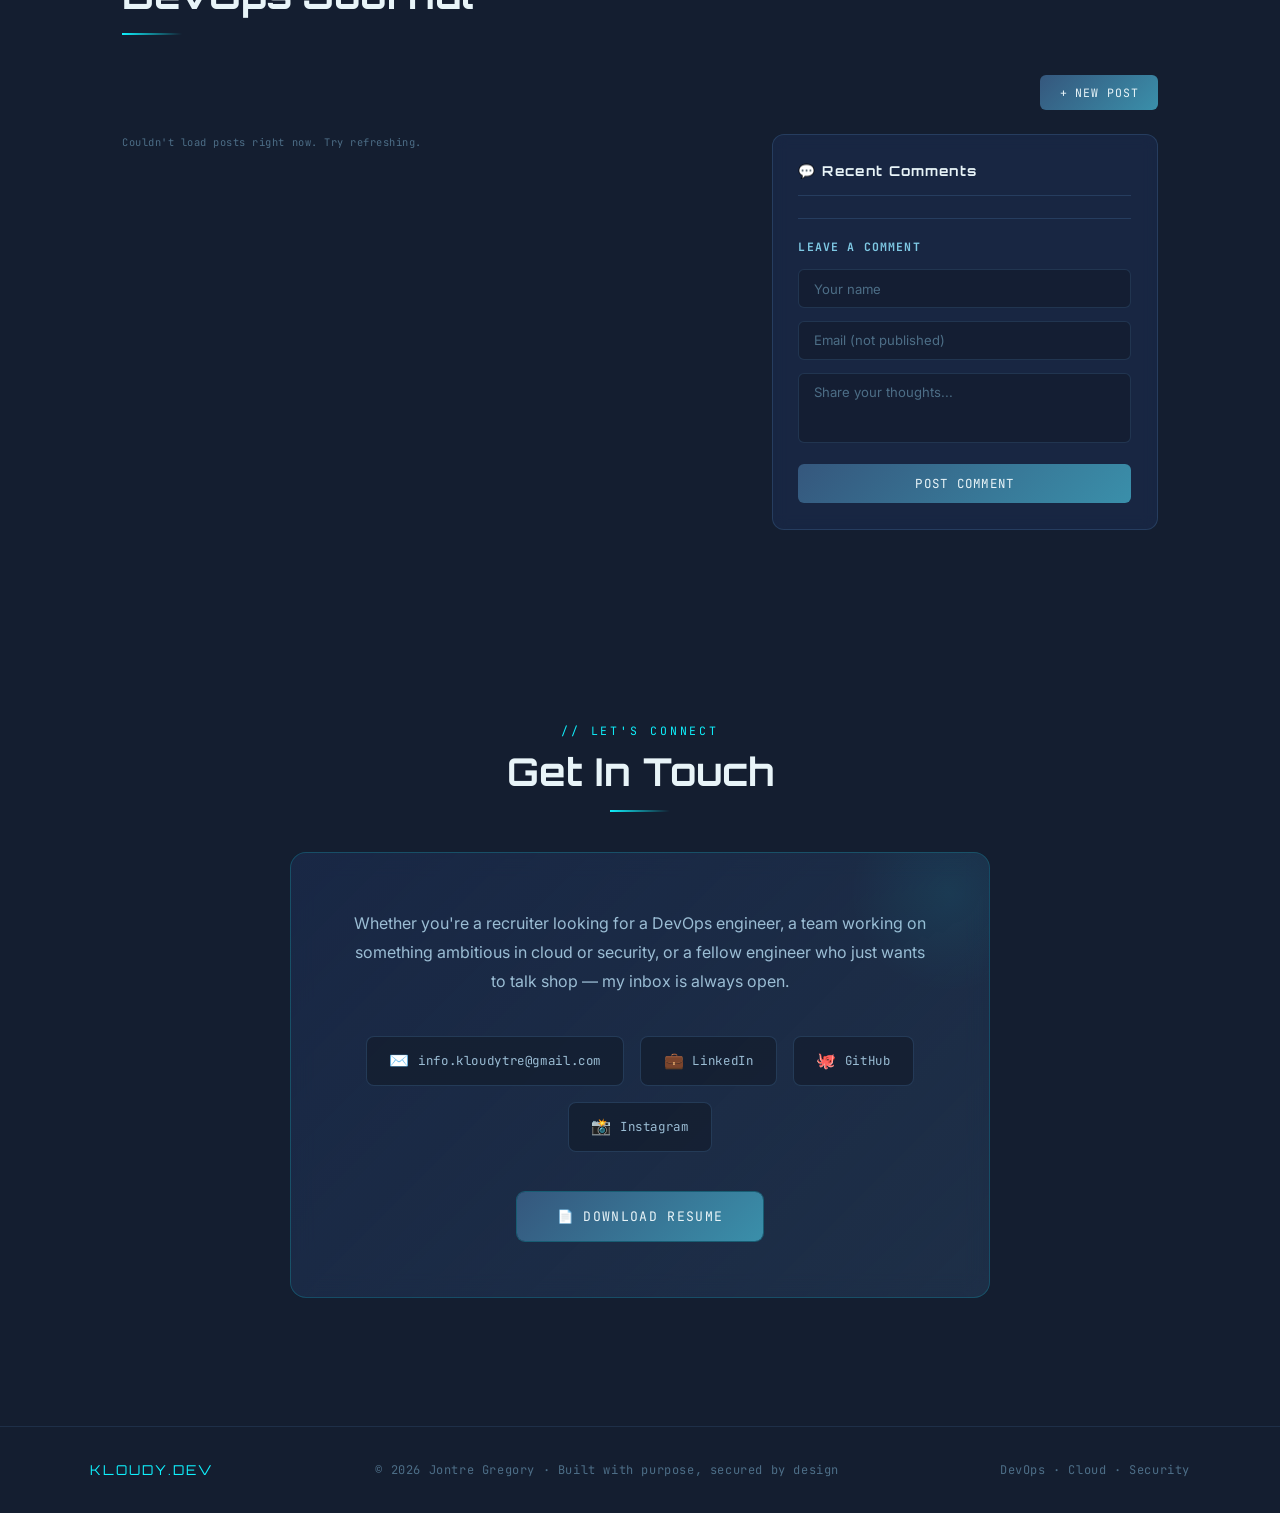
==== commit 85ef9c46: "Update index.html" ====
--- a/index.html
+++ b/index.html
@@ -666,10 +666,14 @@
           <span class="tech-pill">AWS</span>
           <span class="tech-pill">Azure</span>
           <span class="tech-pill">GCP</span>
-          <span class="tech-pill">Atlantis</span>
+          <span class="tech-pill">HCL</span>
+          <span class="tech-pill">Git</span>
+          <span class="tech-pill">CI/CD</span>
+          <span class="tech-pill">IaC</span>
+          <span class="tech-pill">CloudOps</span>
         </div>
         <div class="project-links">
-          <a href="#" class="project-link">GitHub →</a>
+          <a href="https://github.com/kloudytre-git/iac-demo-project" class="project-link">GitHub →</a>
         </div>
       </div>
     </div>
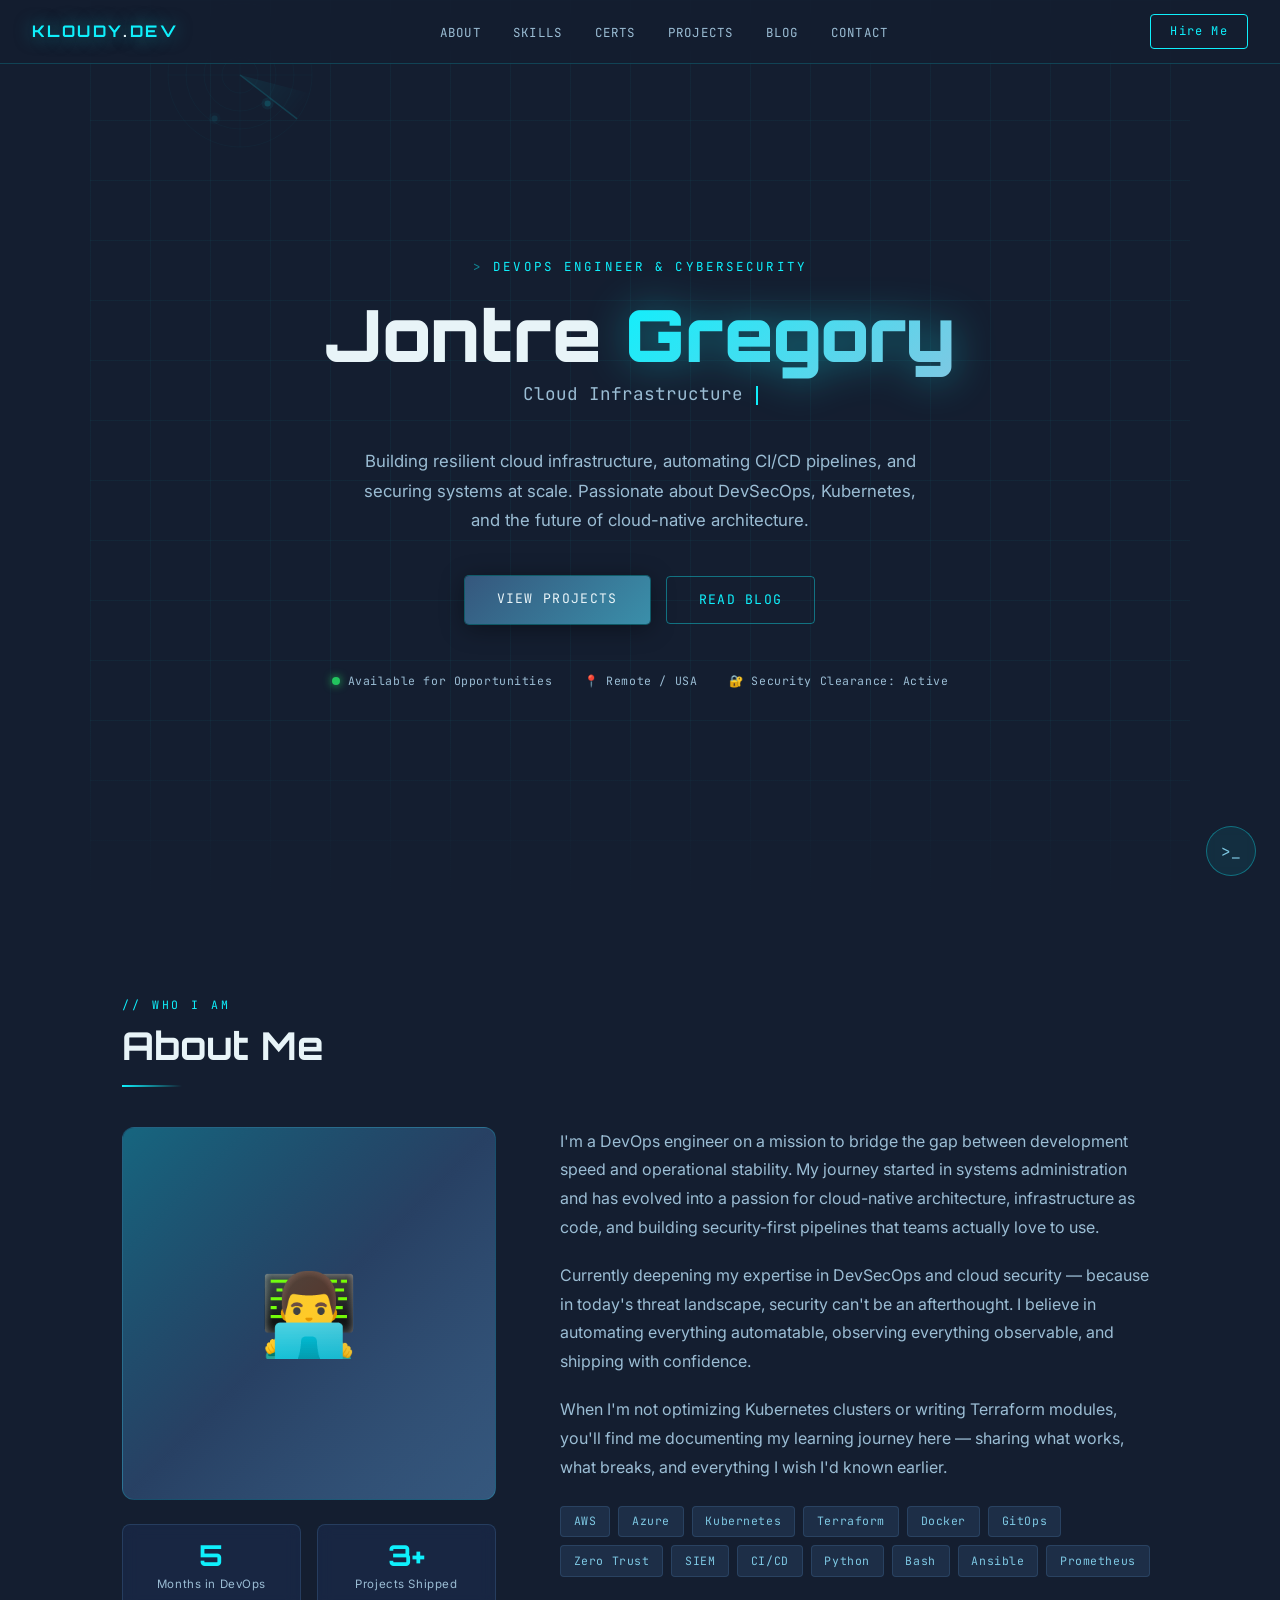
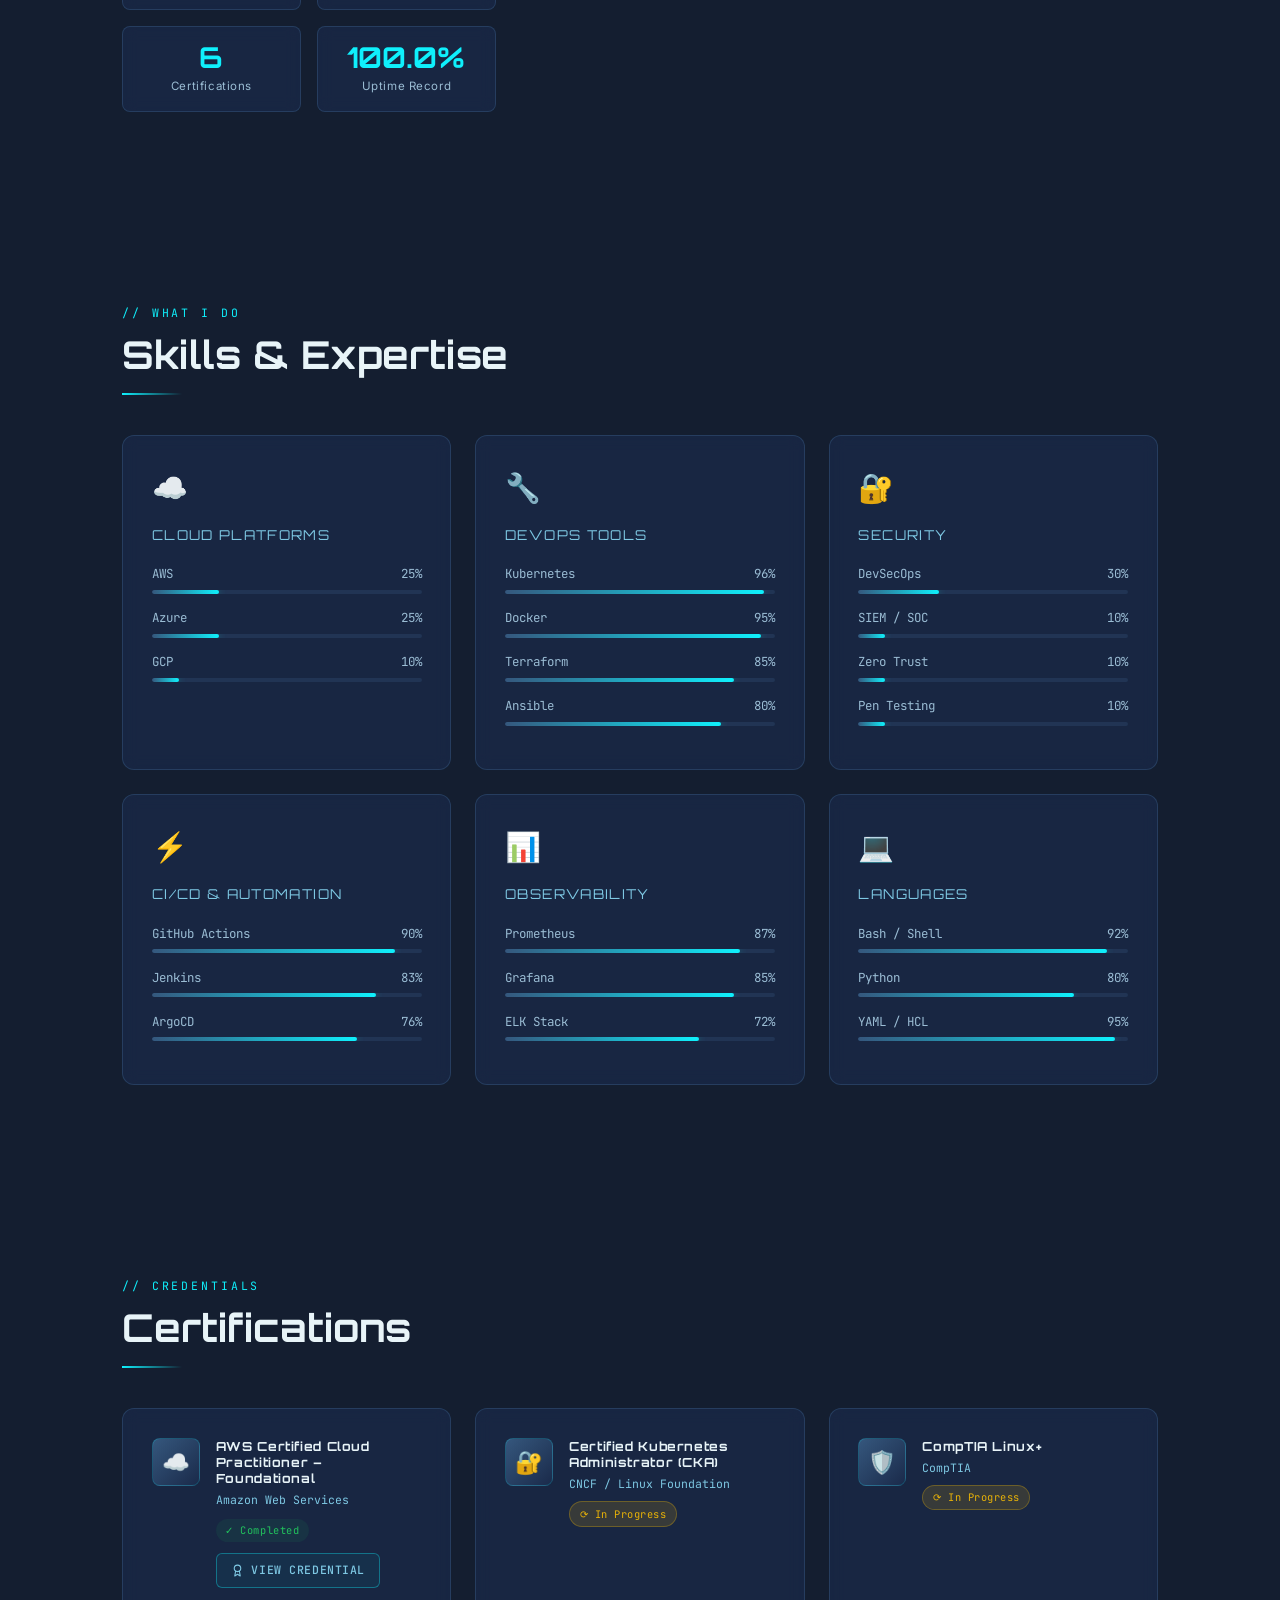
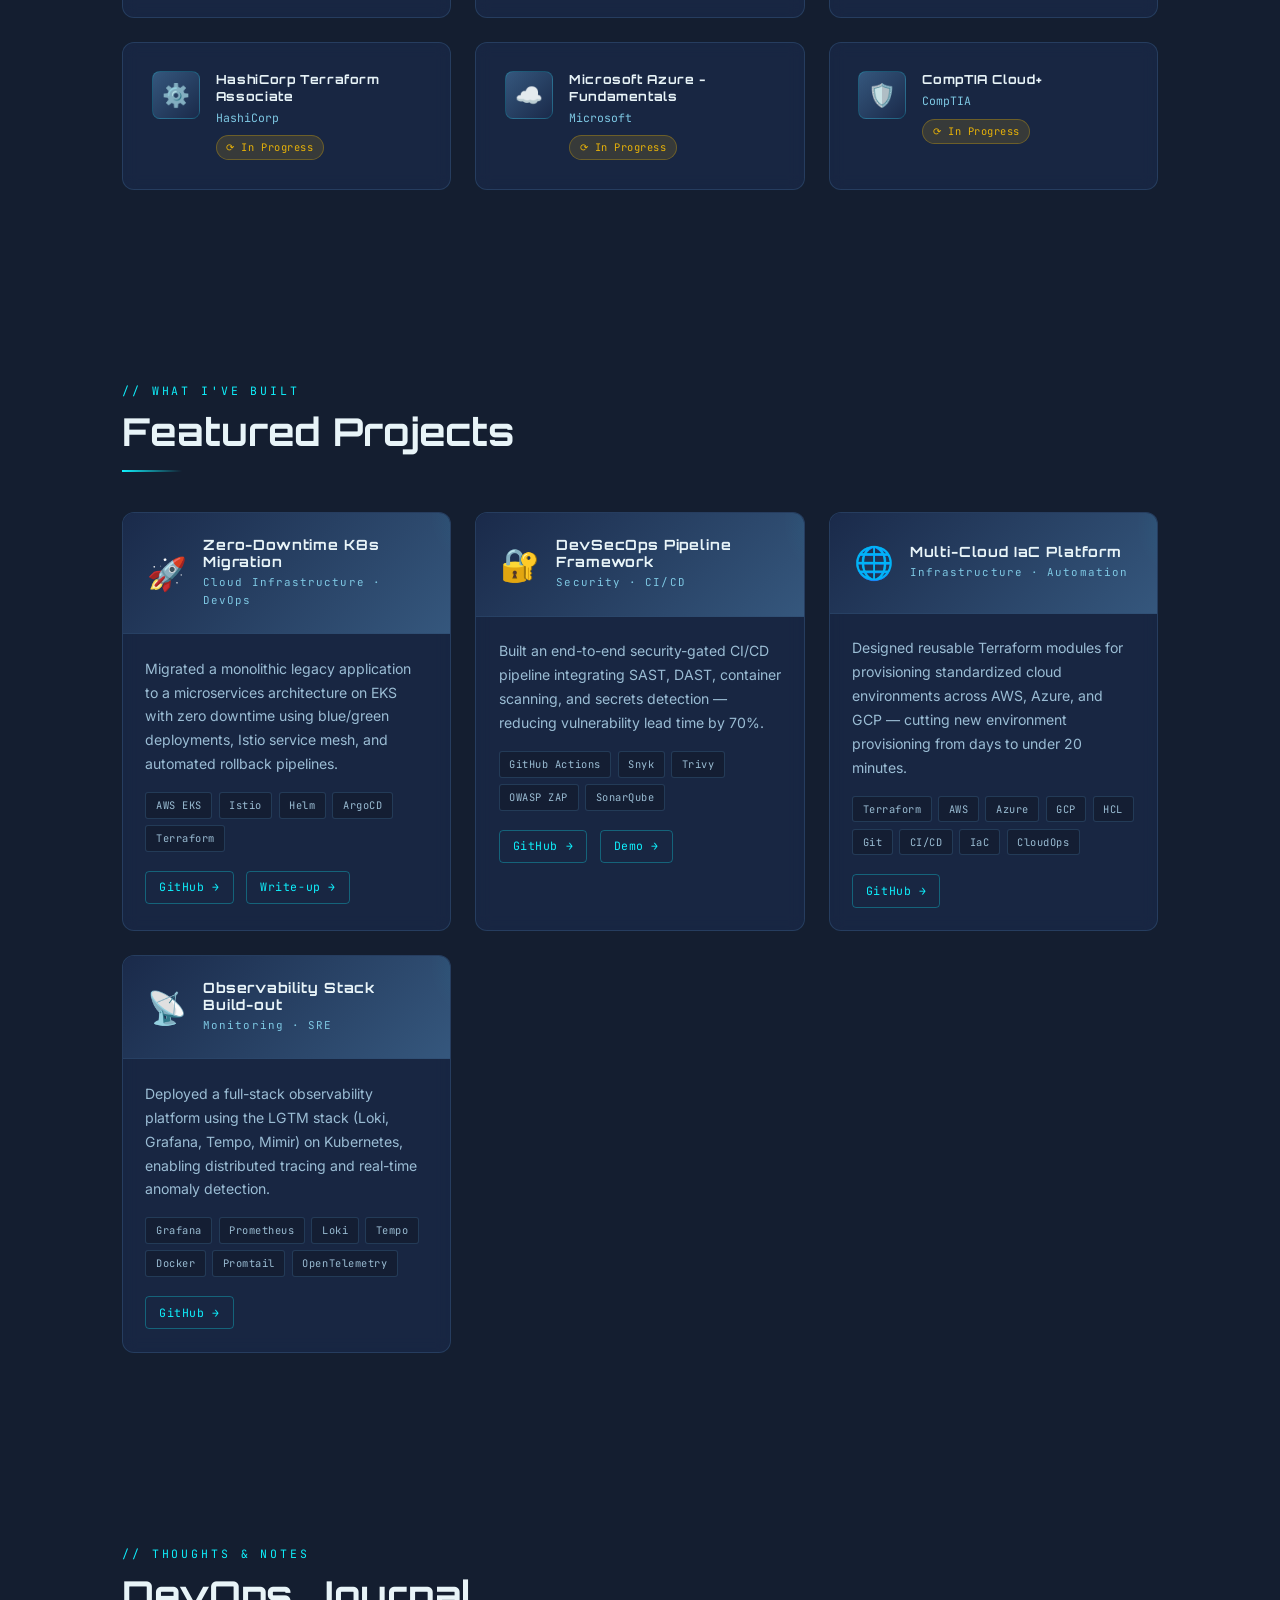
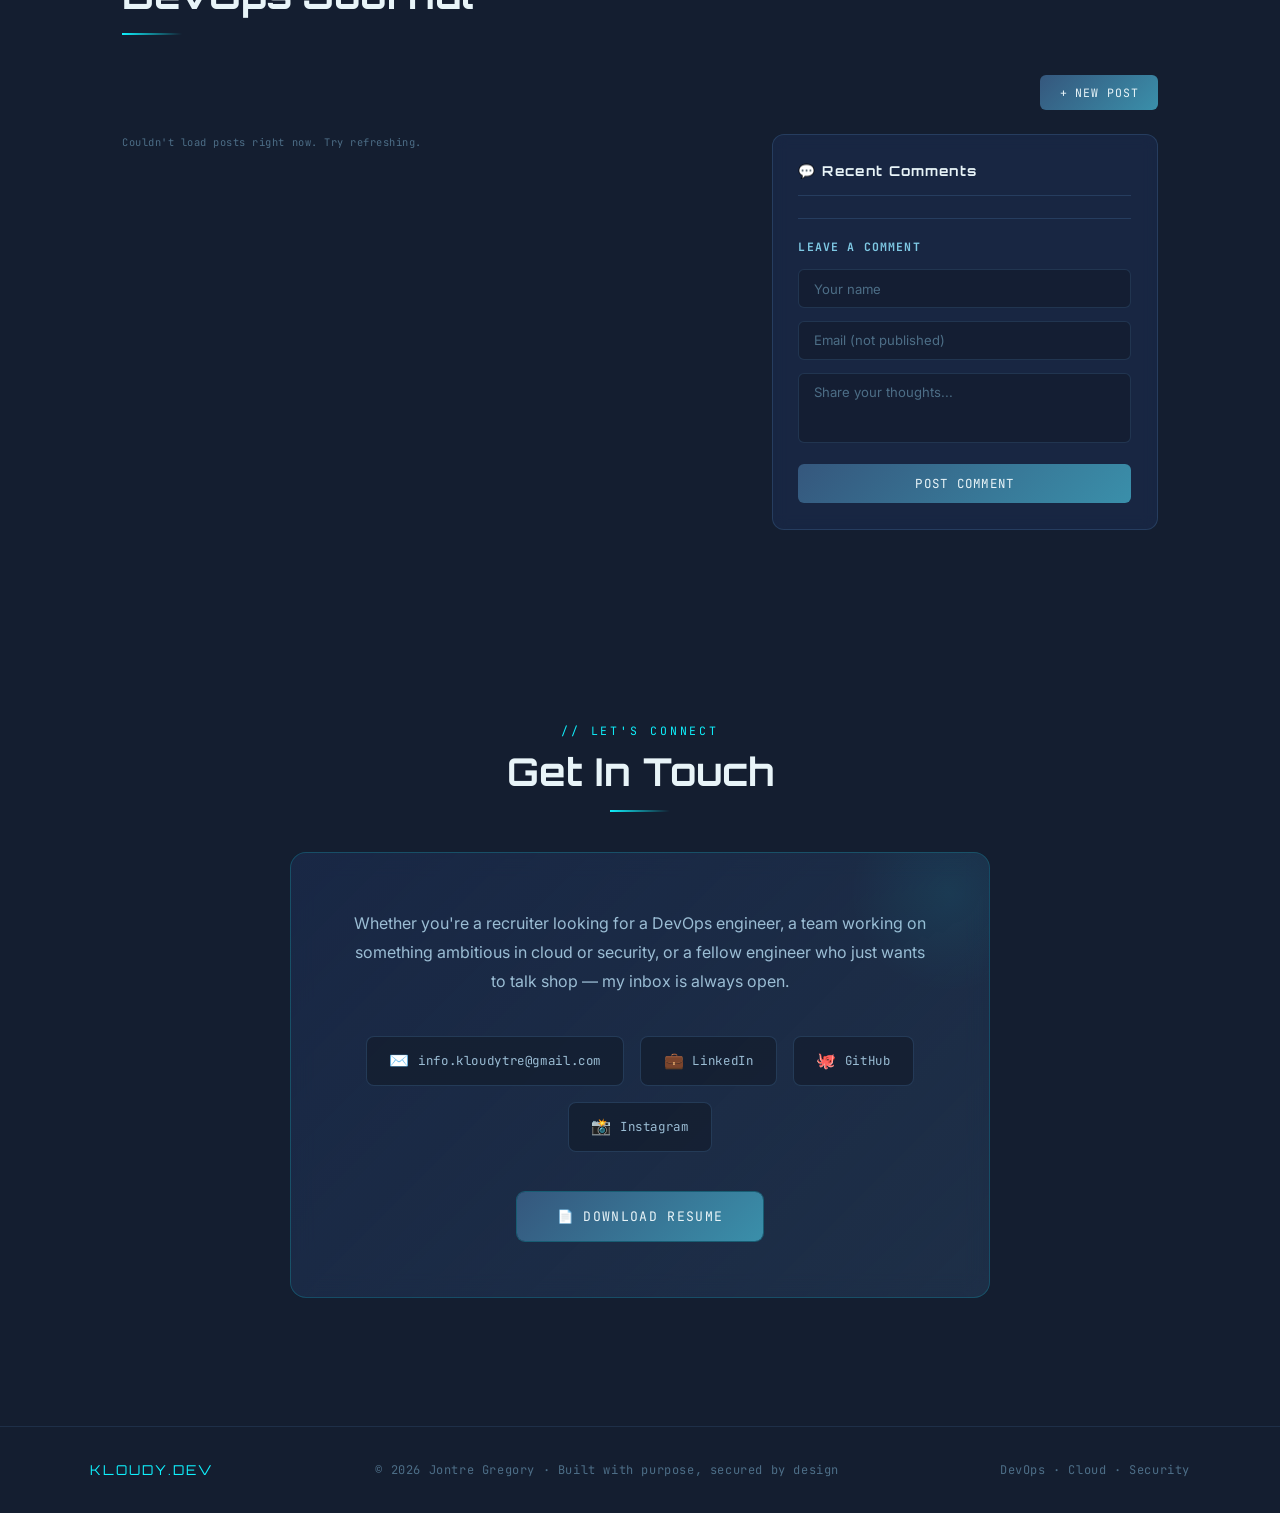
==== commit c9fba38d: "Update index.html" ====
--- a/index.html
+++ b/index.html
@@ -693,11 +693,12 @@
           <span class="tech-pill">Prometheus</span>
           <span class="tech-pill">Loki</span>
           <span class="tech-pill">Tempo</span>
+          <span class="tech-pill">Docker</span>
+          <span class="tech-pill">Promtail</span>
           <span class="tech-pill">OpenTelemetry</span>
         </div>
         <div class="project-links">
-          <a href="#" class="project-link">GitHub →</a>
-          <a href="#" class="project-link">Write-up →</a>
+          <a href="https://github.com/kloudytre-git/observability-stack" class="project-link">GitHub →</a>
         </div>
       </div>
     </div>
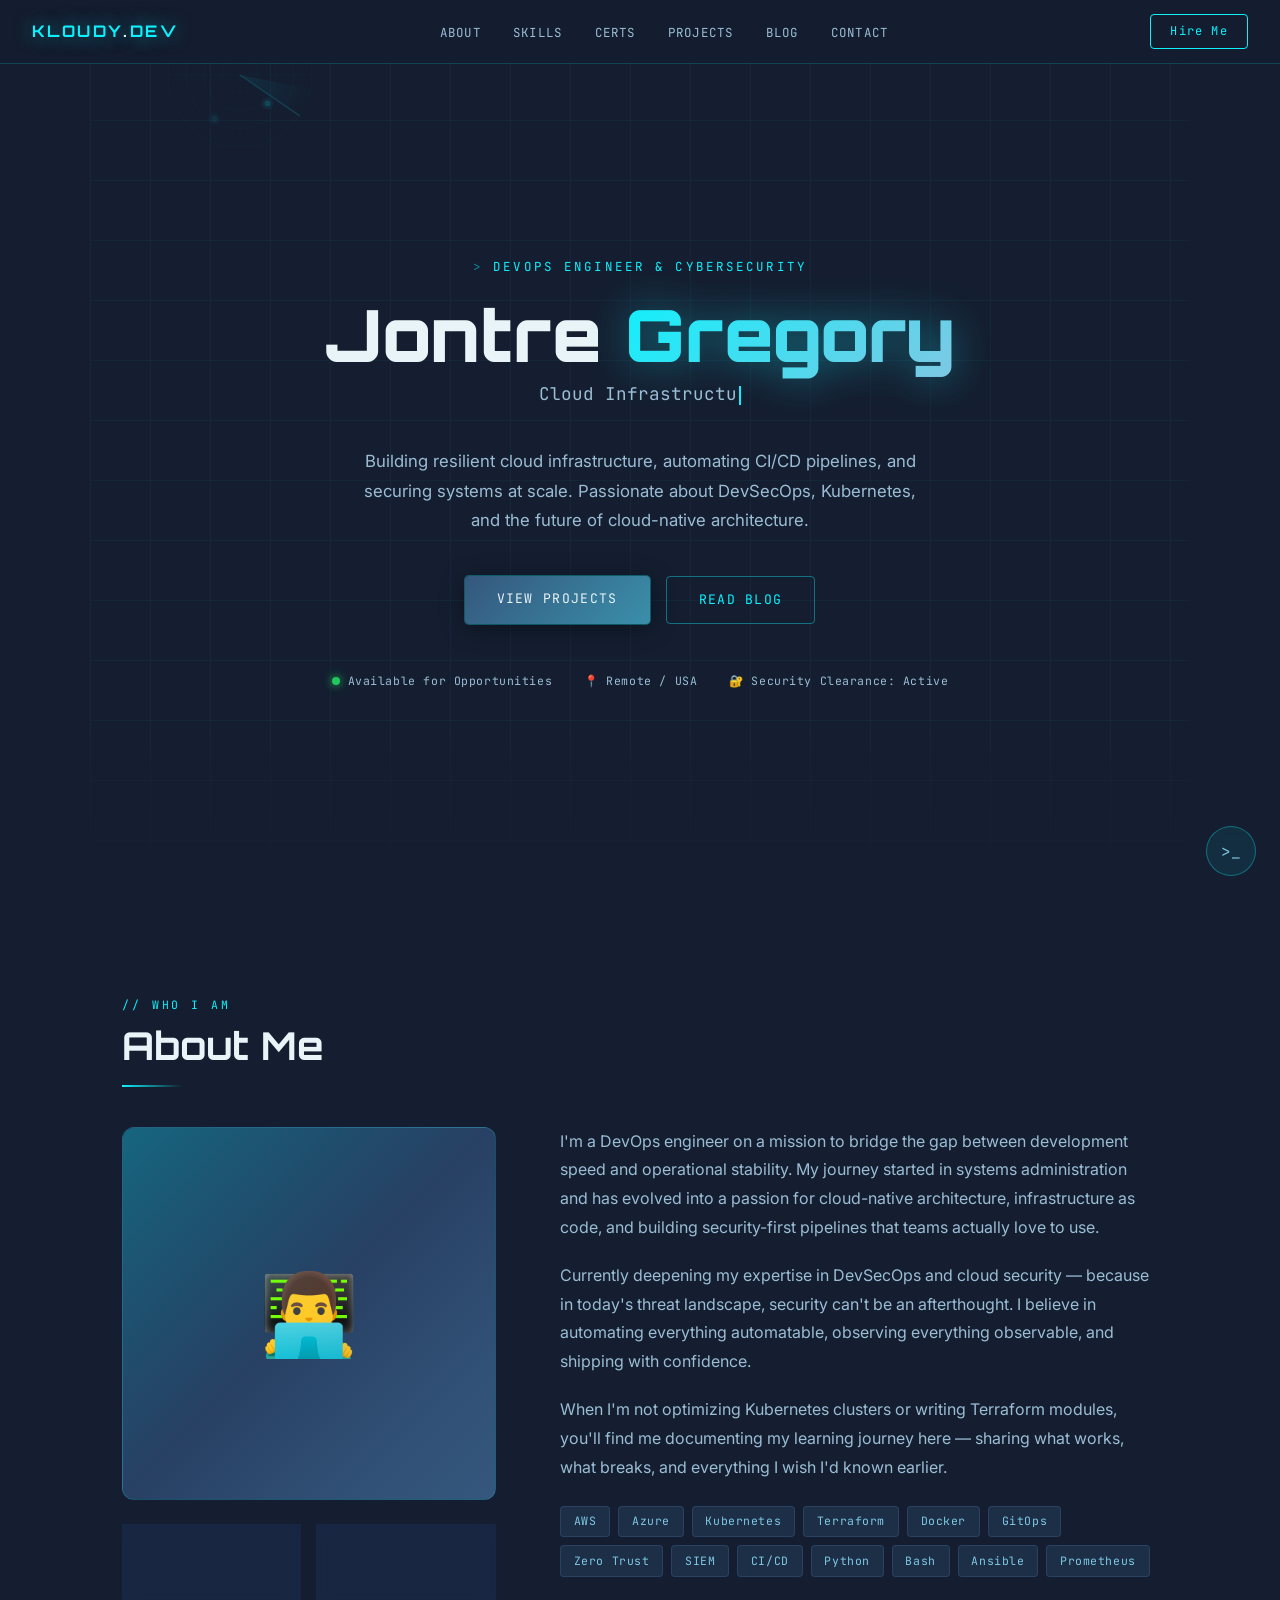
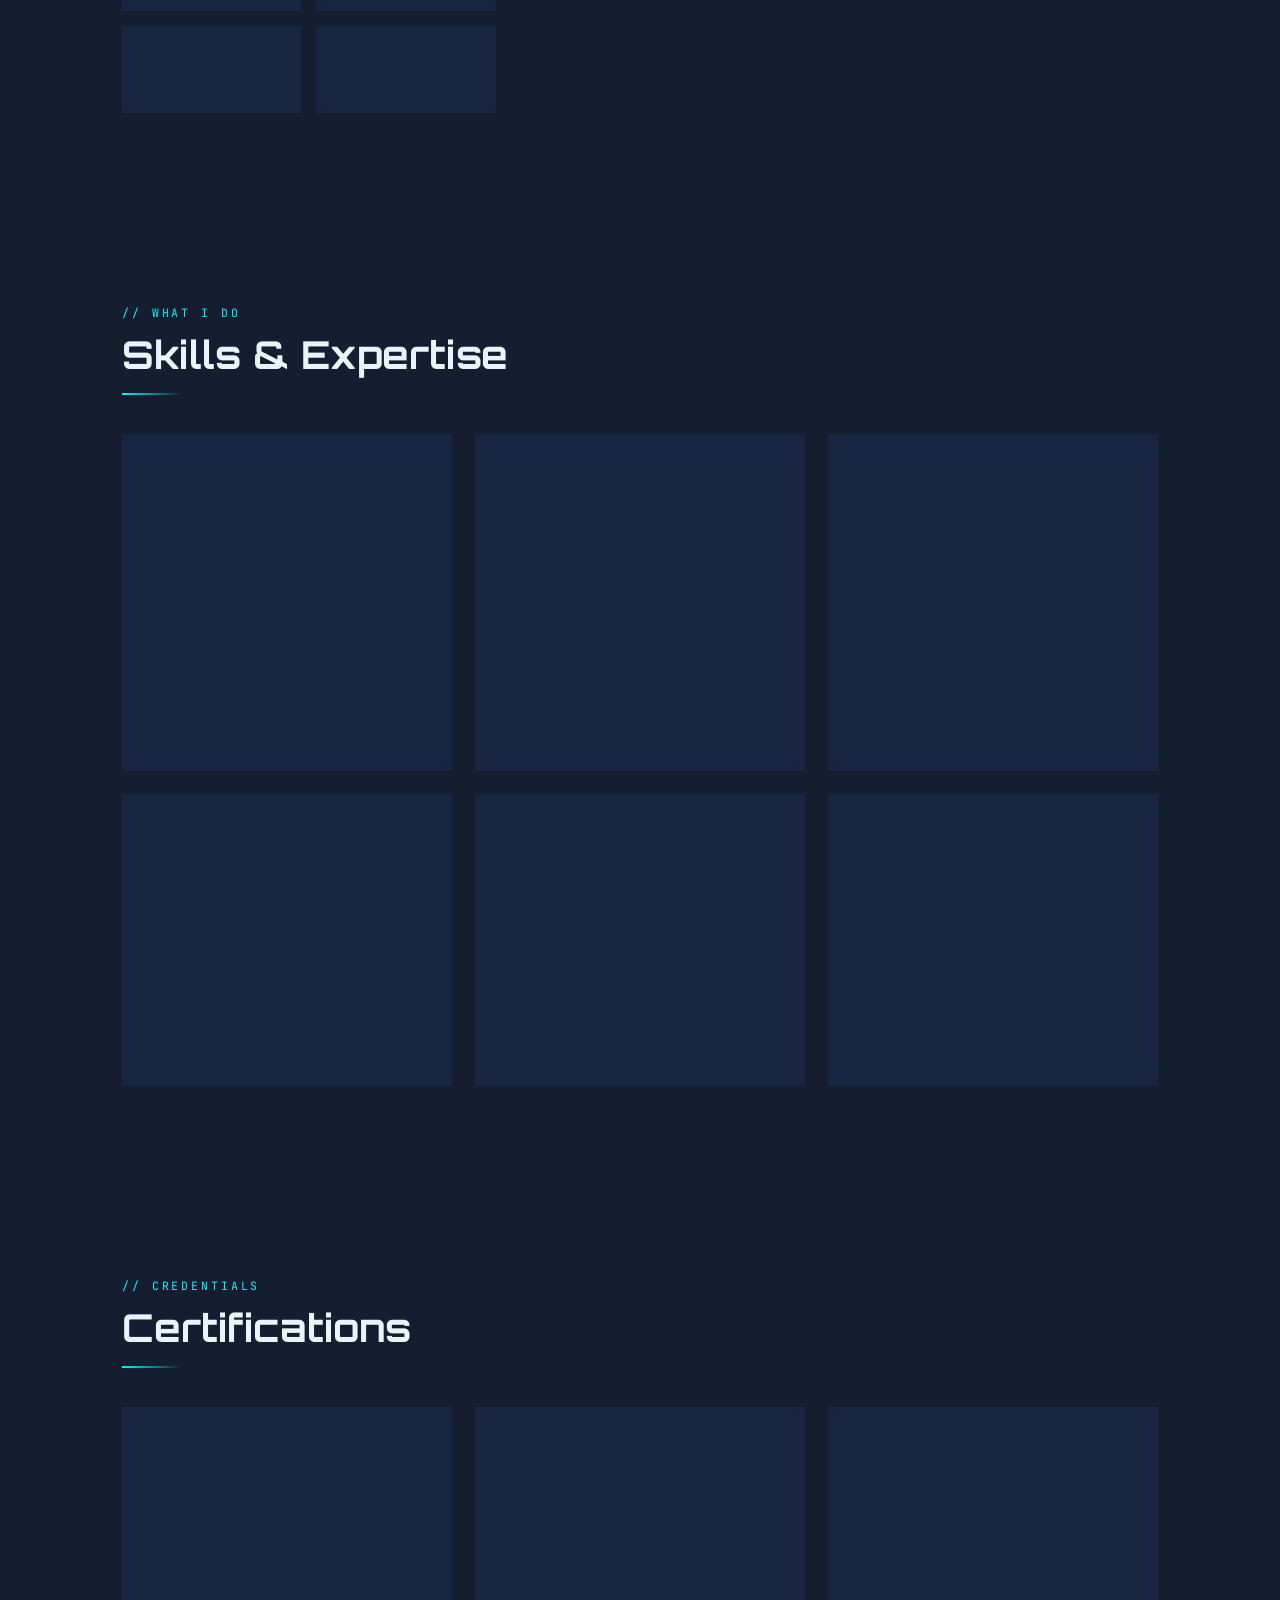
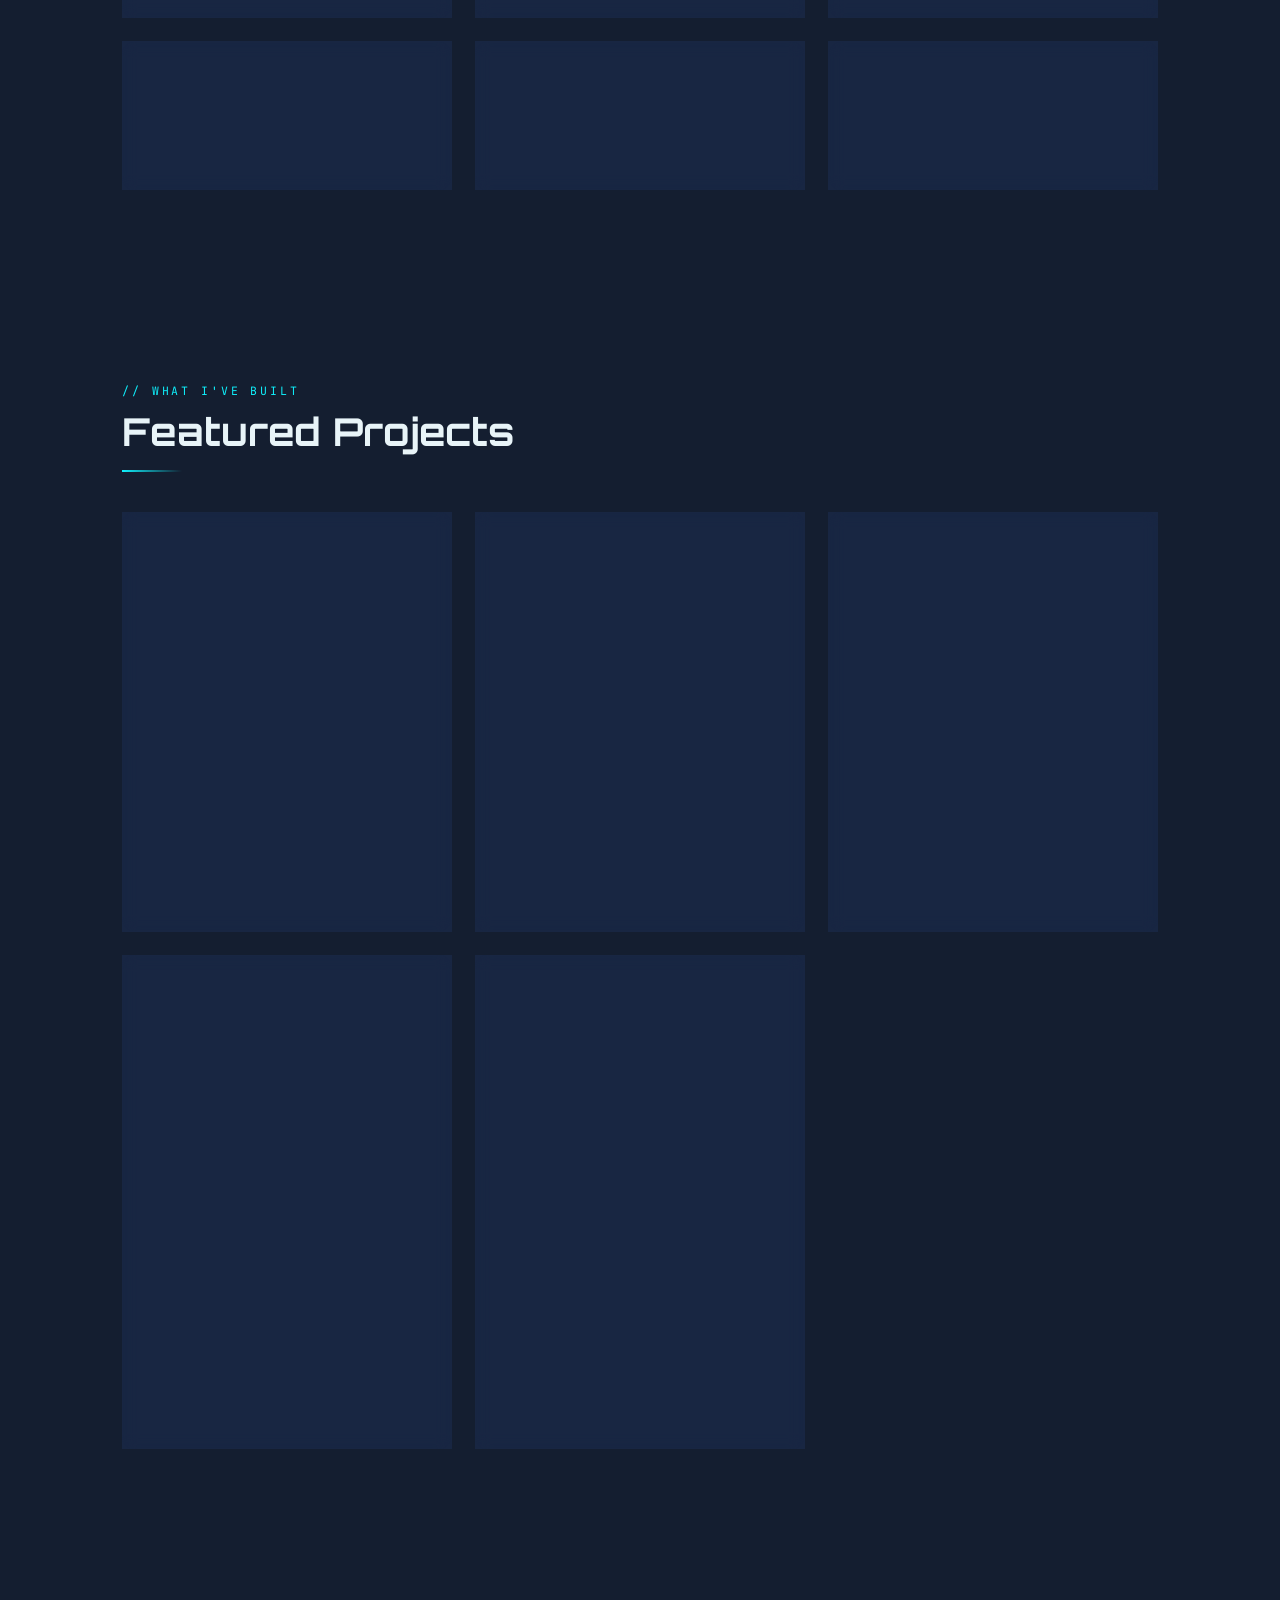
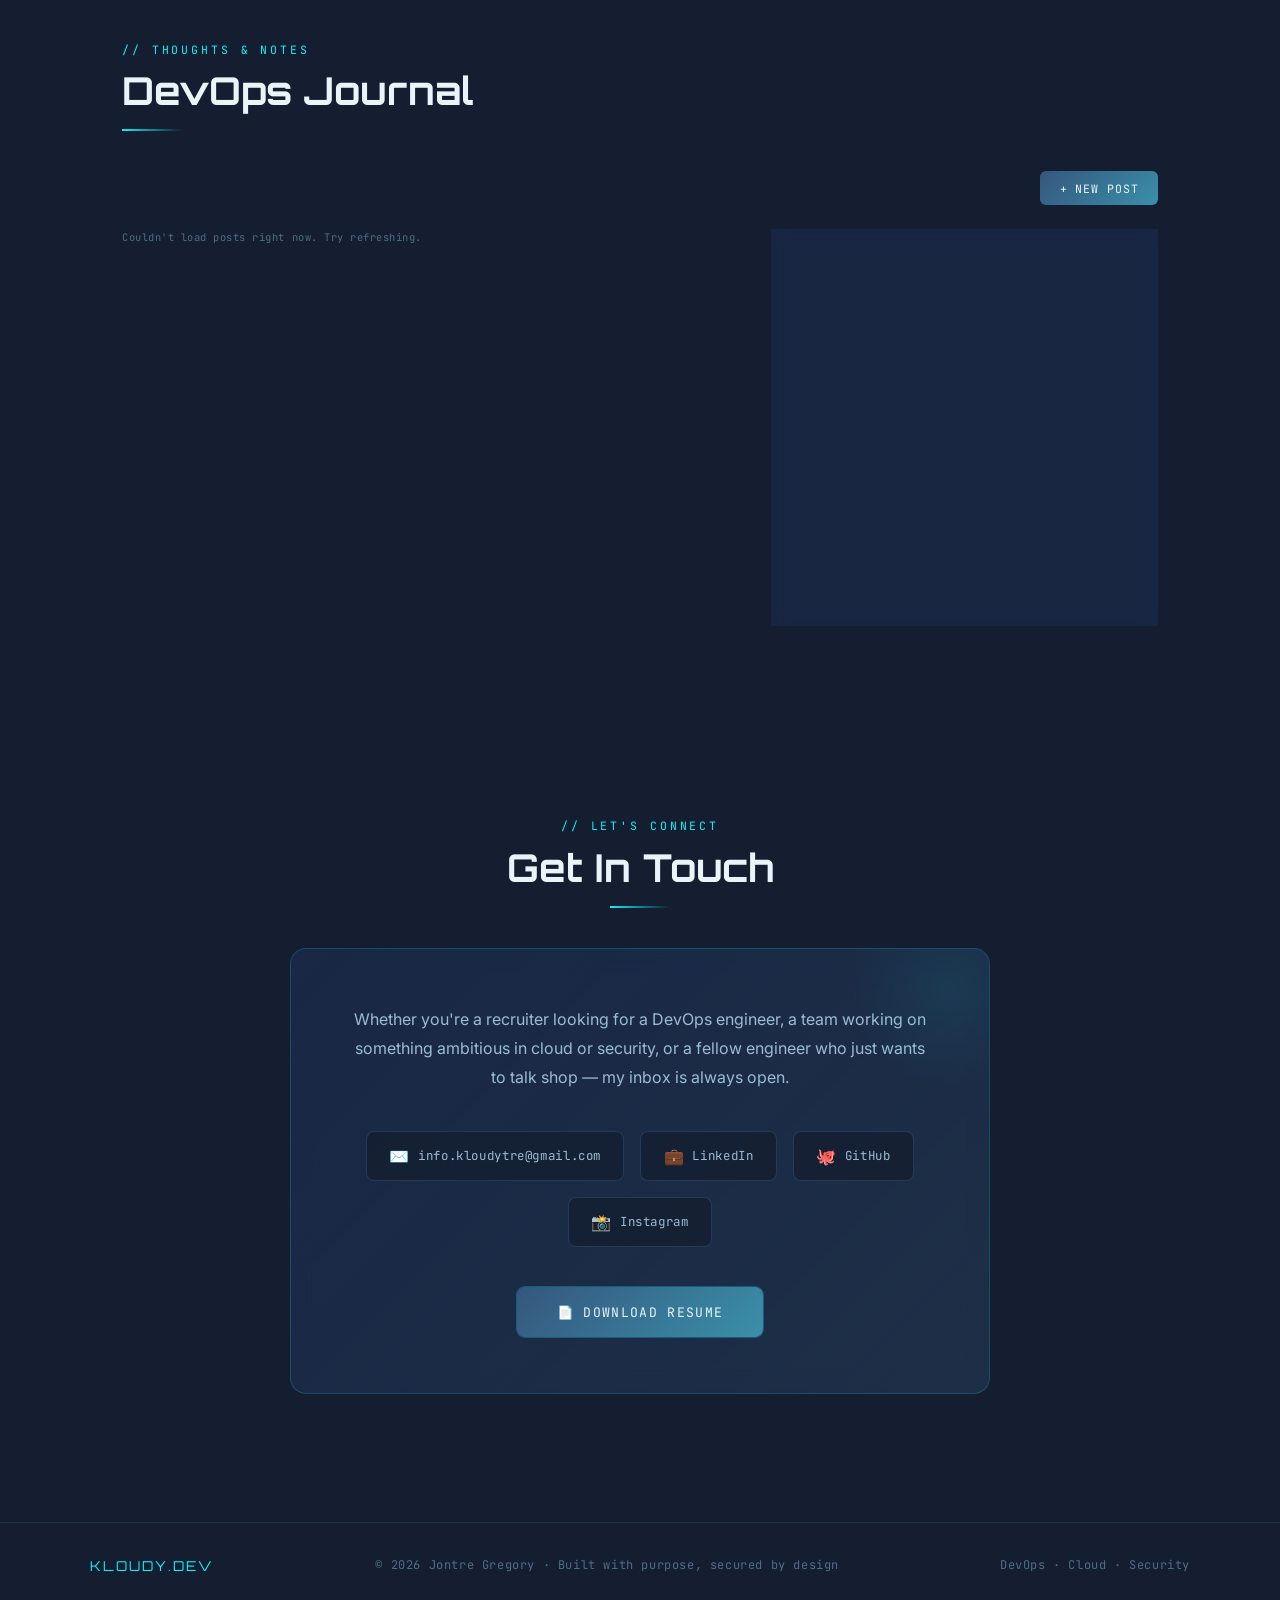
==== commit 94af59ba: "Update index.html" ====
--- a/index.html
+++ b/index.html
@@ -699,6 +699,29 @@
         </div>
         <div class="project-links">
           <a href="https://github.com/kloudytre-git/observability-stack" class="project-link">GitHub →</a>
+        </div>
+      </div>
+    </div>
+
+    <div class="project-card reveal">
+      <div class="project-header">
+        <div class="project-icon">✅</div>
+        <div class="project-meta">
+          <h3>Serverless AWS Todo API</h3>
+          <div class="project-type">Serverless · REST API</div>
+        </div>
+      </div>
+      <div class="project-body">
+        <p>A fully serverless CRUD REST API for managing todos on AWS. Each operation runs as its own Lambda function behind an API Gateway HTTP API, with items stored in a single DynamoDB table keyed for efficient per-user queries. The entire stack is defined as code with the Serverless Framework, so it autoscales with traffic and costs nothing while idle.</p>
+        <div class="project-tech">
+          <span class="tech-pill">AWS Lambda</span>
+          <span class="tech-pill">API Gateway</span>
+          <span class="tech-pill">DynamoDB</span>
+          <span class="tech-pill">Serverless Framework</span>
+          <span class="tech-pill">Node.js</span>
+        </div>
+        <div class="project-links">
+          <a href="https://github.com/kloudytre-git/todos-api" class="project-link">GitHub →</a>
         </div>
       </div>
     </div>
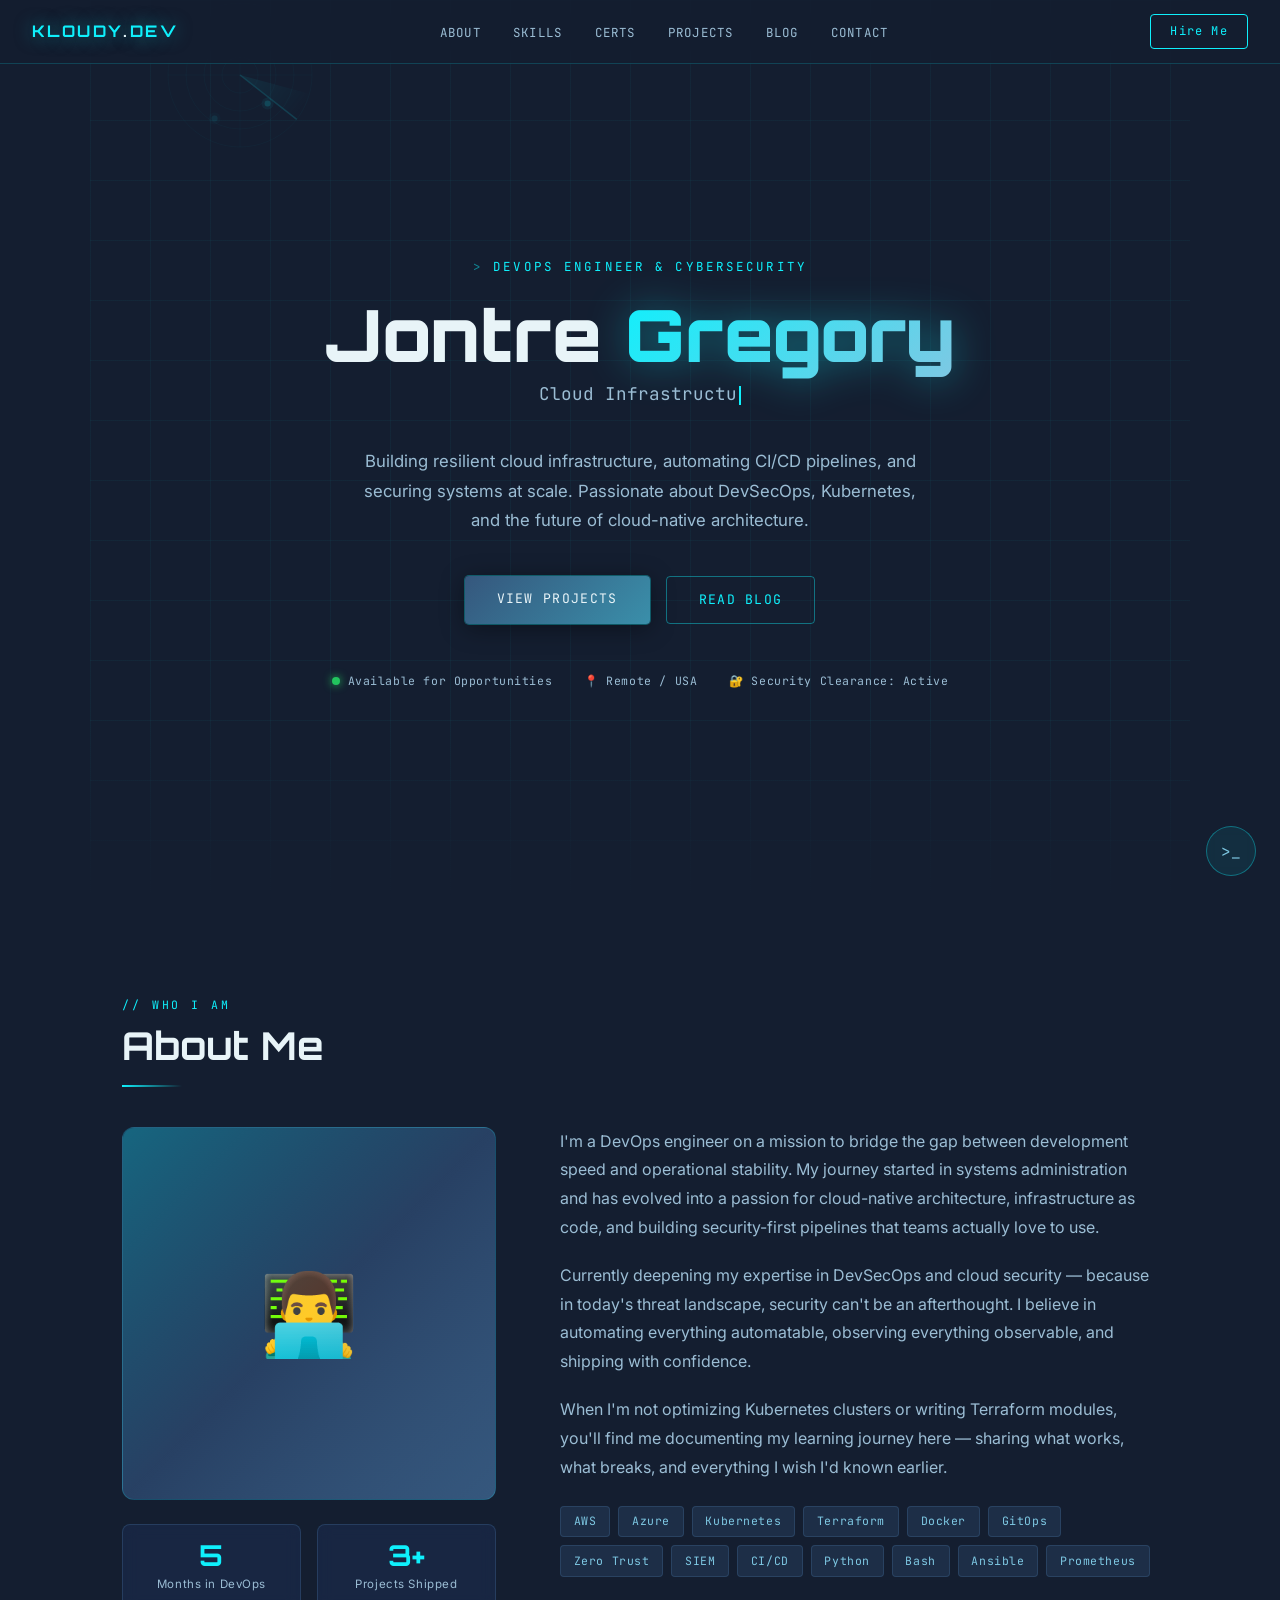
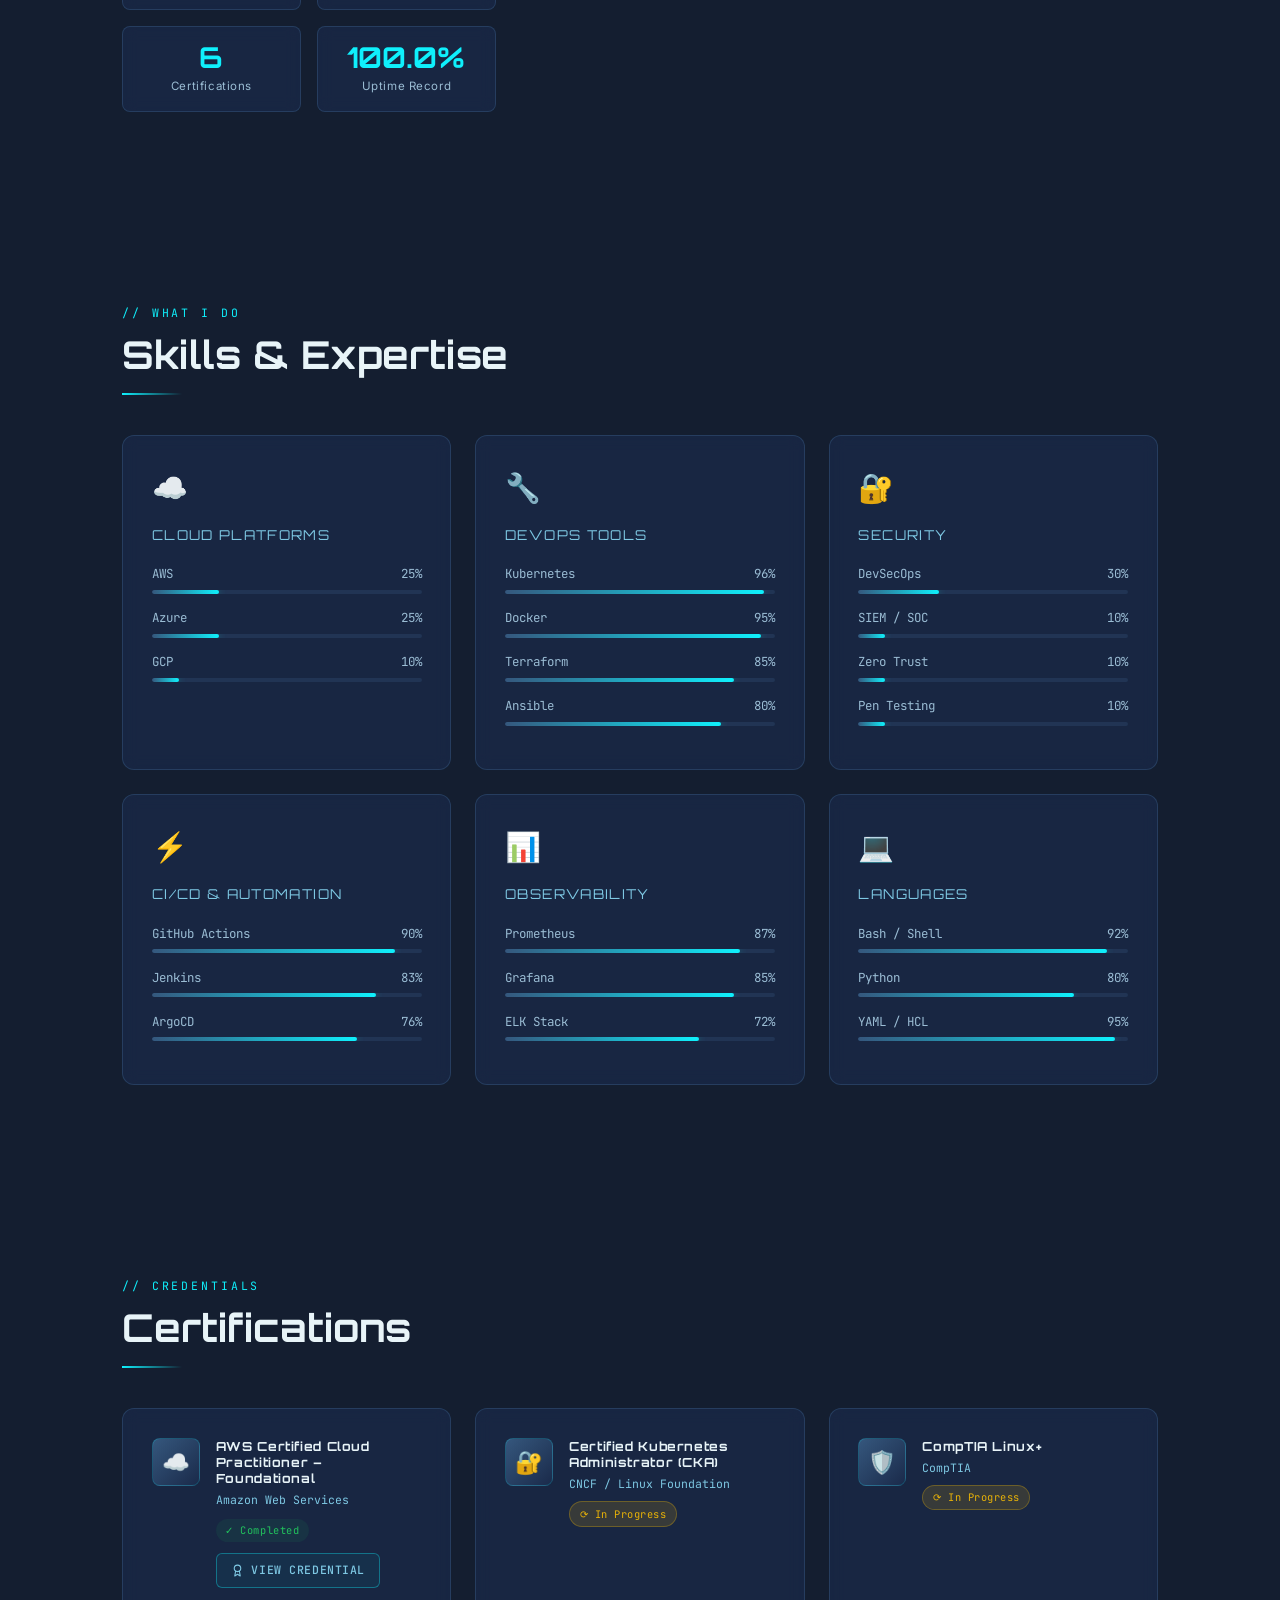
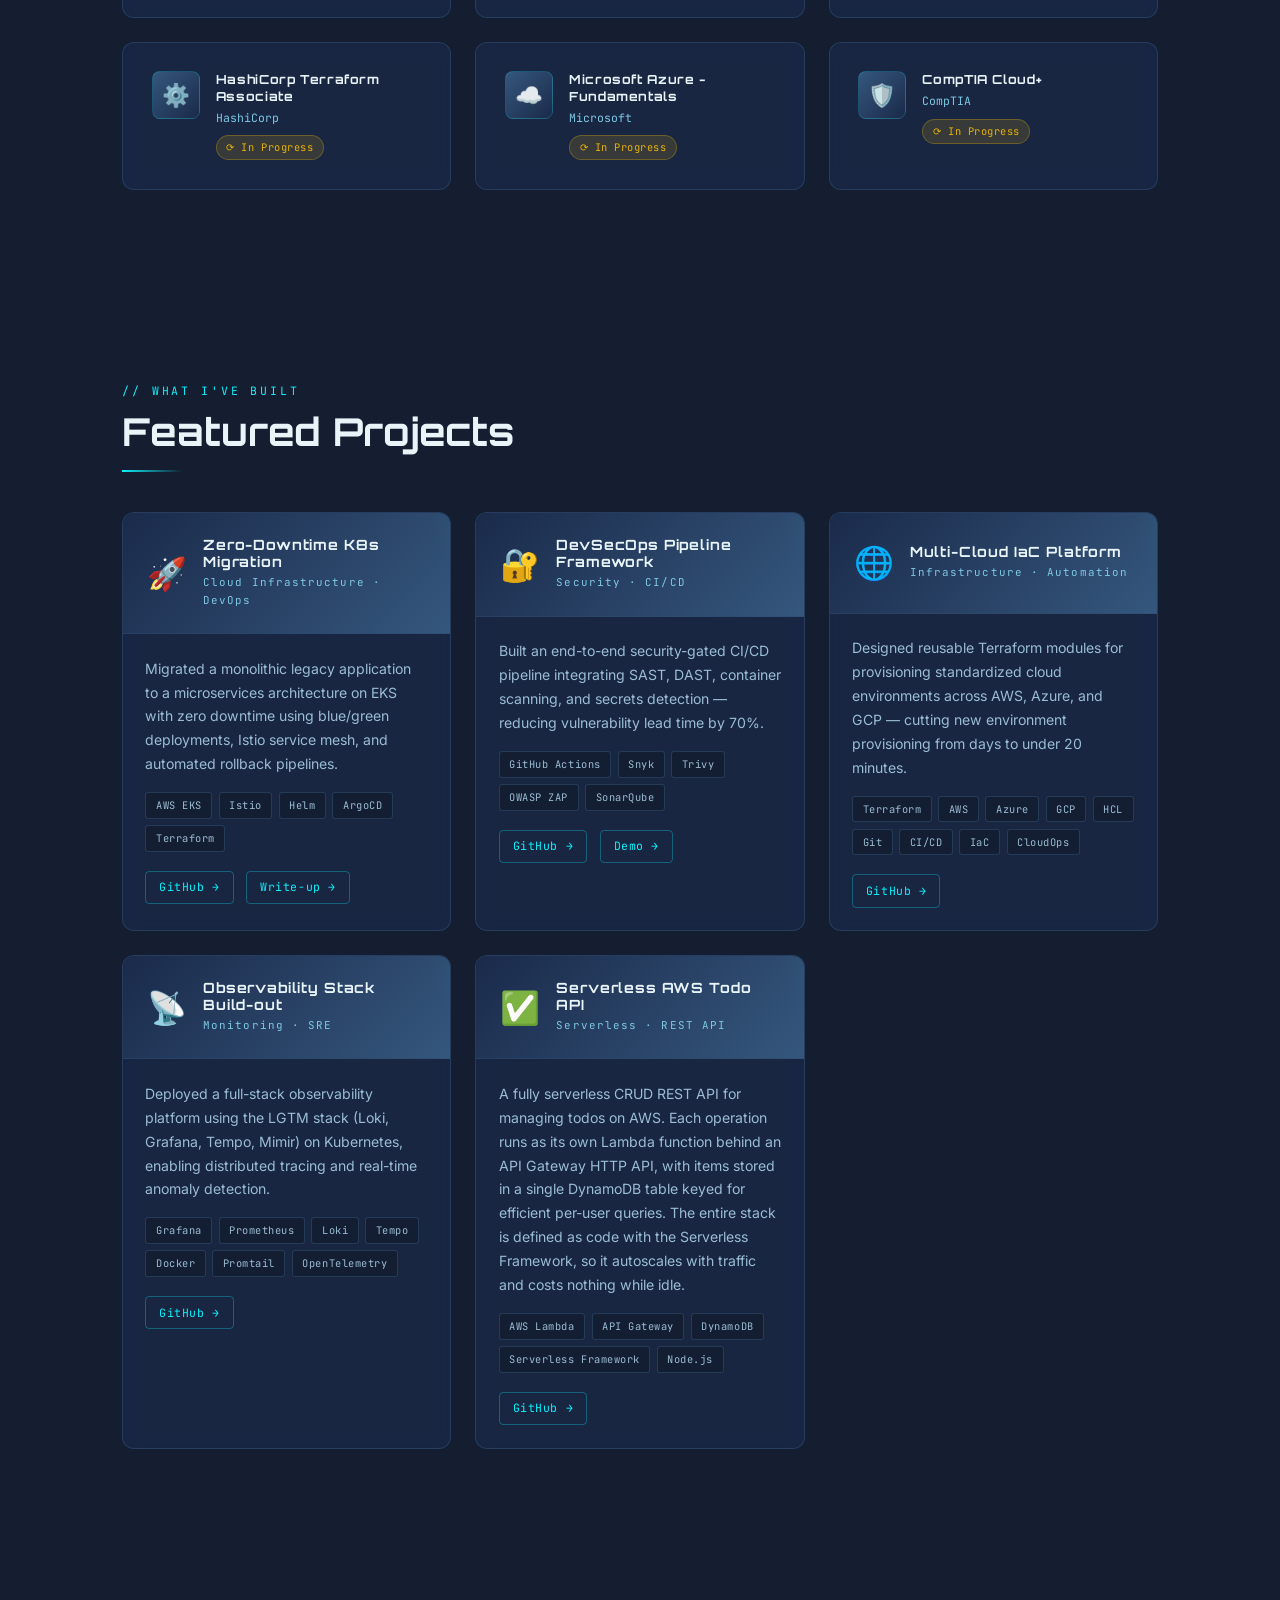
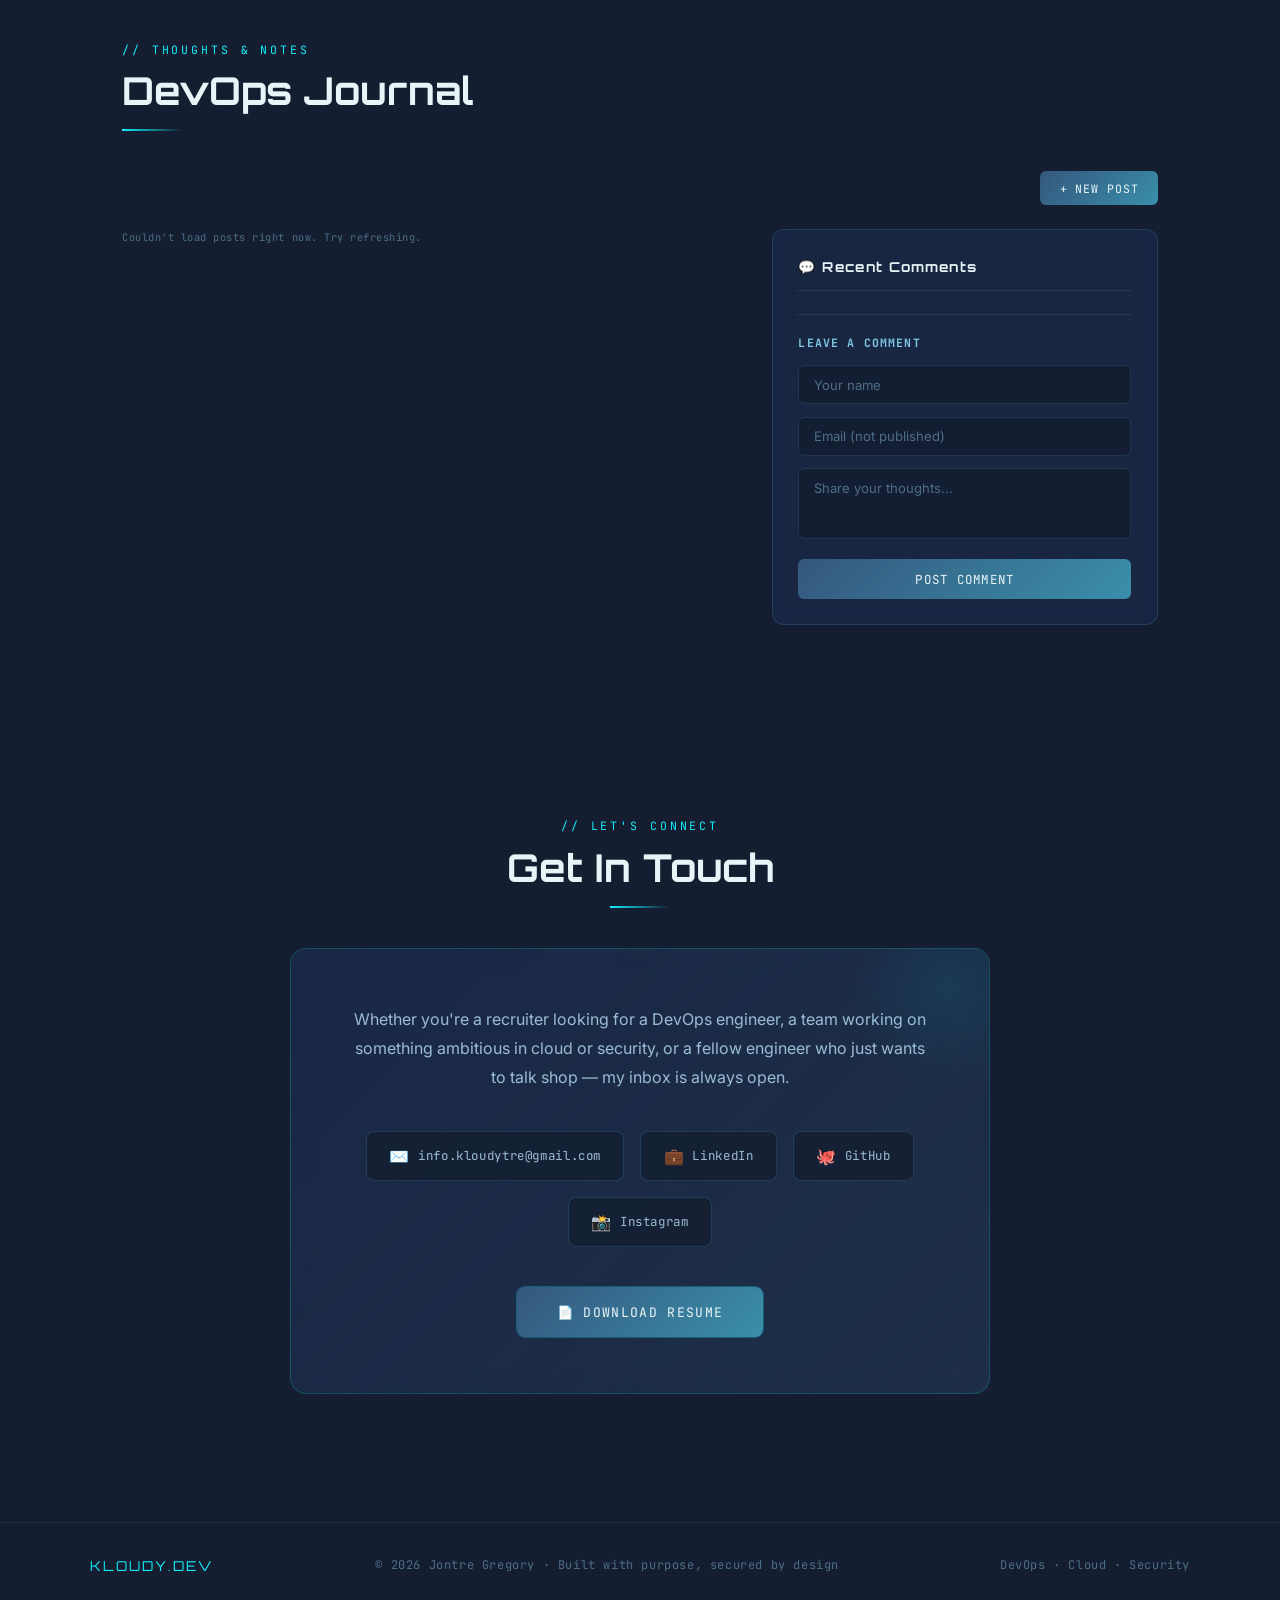
==== commit b3ca750b: "Create terraform-associate.html" ====
--- a/index.html
+++ b/index.html
@@ -1528,6 +1528,7 @@
       printLine('  exit          - close this terminal');
       printLine('  status        - check the site status');
       printLine('  az-900        - Microsoft Azure Fundamentals practice quiz');
+      printLine('  terraform-associate - HashiCorp Terraform Associate practice quiz');
     },
     whoami() {
       printLine('guest');
@@ -1605,6 +1606,10 @@
       printLine('Launching AWS Cloud Practitioner practice quiz...', 'info');
       setTimeout(() => { window.location.href = 'aws-ccp.html'; }, 700);
     },
+    'terraform-associate'() {
+      printLine('Launching HashiCorp Terraform Associate practice quiz...', 'info');
+      setTimeout(() => { window.location.href = 'terraform-associate.html'; }, 700);
+    },
     ls() {
       printLine('about.md   skills.json   certs.log   projects/   blog/   contact.sh   resume.pdf');
     },
